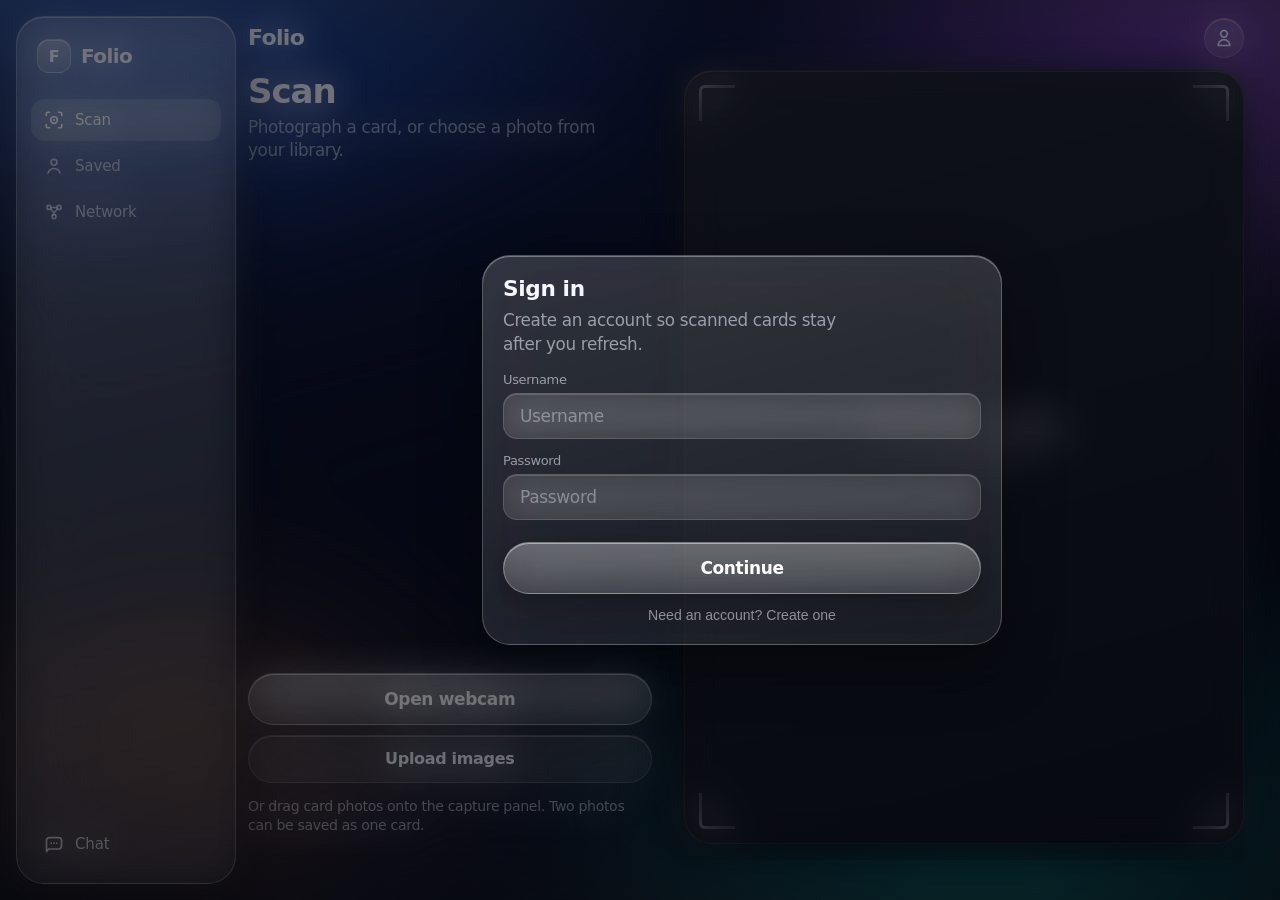
==== FrontendBucket/index.html @ f095b090 "Ship the updated Folio interface so the live site matches the current layout. Co-authored-by: Cursor" ====
<!DOCTYPE html>
<html lang="en">
<head>
    <meta charset="UTF-8">
    <meta name="viewport" content="width=device-width, initial-scale=1.0, viewport-fit=cover">
    <title>Folio</title>
    <meta name="description" content="Scan business cards into a calm, searchable network.">
    <meta name="theme-color" content="#0A0C14" media="(prefers-color-scheme: light)">
    <meta name="theme-color" content="#0A0C14" media="(prefers-color-scheme: dark)">
    <meta name="color-scheme" content="dark">
    <meta name="mobile-web-app-capable" content="yes">
    <meta name="apple-mobile-web-app-capable" content="yes">
    <meta name="apple-mobile-web-app-status-bar-style" content="black-translucent">
    <meta name="apple-mobile-web-app-title" content="Folio">
    <meta name="application-name" content="Folio">
    <meta name="format-detection" content="telephone=no">
    <link rel="manifest" href="/site.webmanifest">
    <link rel="apple-touch-icon" sizes="180x180" href="/apple-touch-icon.png">
    <link rel="icon" type="image/png" sizes="32x32" href="/favicon-32x32.png">
    <link rel="icon" type="image/png" sizes="16x16" href="/favicon-16x16.png">
    <link rel="mask-icon" href="/assets/mascot-idle.svg" color="#1B2A4A">
    <meta name="msapplication-TileColor" content="#1B2A4A">
    <link rel="preconnect" href="https://cdn.jsdelivr.net" crossorigin>
    <link rel="preconnect" href="https://fonts.googleapis.com" crossorigin>
    <link rel="preconnect" href="https://fonts.gstatic.com" crossorigin>
    <link rel="dns-prefetch" href="https://d3js.org">
    <link rel="dns-prefetch" href="https://cdnjs.cloudflare.com">
    <link rel="preconnect" href="https://accounts.google.com" crossorigin>
    <link rel="preload" href="/styles.css?v=39" as="style">
    <link rel="preload" href="/android-chrome-192x192.png" as="image">
    <style>
      /* Critical boot splash — paints before CSS bundle */
      html, body { margin: 0; min-height: 100%; background: #0A0C14; }
      #folioBoot {
        position: fixed; inset: 0; z-index: 9999;
        display: grid; place-items: center;
        background:
          radial-gradient(900px 560px at 12% -8%, rgba(96, 140, 255, 0.42) 0%, transparent 55%),
          radial-gradient(780px 520px at 92% 8%, rgba(186, 120, 255, 0.28) 0%, transparent 52%),
          linear-gradient(165deg, #101528 0%, #0a0c14 100%);
        transition: opacity 0.4s ease, visibility 0.4s ease;
      }
      #folioBoot.is-done { opacity: 0; visibility: hidden; pointer-events: none; }
      #folioBoot .boot-mark {
        width: auto; height: auto; border-radius: 0;
        background: transparent; border: none;
        display: block;
        font-family: -apple-system, BlinkMacSystemFont, "SF Pro Display", "Segoe UI", system-ui, sans-serif;
        font-size: 34px; font-weight: 650; color: #f5f7ff;
        letter-spacing: -0.03em;
        text-shadow: 0 1px 18px rgba(126, 182, 255, 0.35);
        box-shadow: none;
        animation: none;
      }
      #folioBoot .boot-word { display: none; }
      #folioBoot .boot-sub {
        margin-top: 10px; text-align: center;
        font-family: -apple-system, BlinkMacSystemFont, "Segoe UI", system-ui, sans-serif;
        font-size: 15px; color: rgba(235, 240, 255, 0.55);
      }
      #folioBoot .boot-spinner {
        width: 22px; height: 22px; margin: 22px auto 0;
        border: 2px solid rgba(255, 255, 255, 0.18);
        border-top-color: rgba(255, 255, 255, 0.9);
        border-radius: 50%;
        animation: bootSpin 0.75s linear infinite;
      }
      @keyframes bootPulse {
        0%, 100% { transform: translateY(0); }
        50% { transform: translateY(-4px); }
      }
      @keyframes bootSpin {
        to { transform: rotate(360deg); }
      }
      @media (prefers-reduced-motion: reduce) {
        #folioBoot .boot-mark { animation: none; }
        #folioBoot .boot-spinner { animation: none; border-top-color: #1b2a4a; }
      }
      /* Card text must stay readable — never CSS-mirror the camera */
      #cameraVideo.camera-panel__video,
      .camera-panel__video {
        transform: none !important;
        -webkit-transform: none !important;
      }
    </style>
    <script>
      (function () {
        if (!('serviceWorker' in navigator)) return;
        navigator.serviceWorker.getRegistrations().then(function (regs) {
          regs.forEach(function (reg) { reg.unregister(); });
        });
        if (window.caches && caches.keys) {
          caches.keys().then(function (keys) {
            keys.forEach(function (key) { caches.delete(key); });
          });
        }
      })();
    </script>
    <link href="styles.css?v=39" rel="stylesheet">
    <script src="https://cdn.jsdelivr.net/npm/tesseract.js@5/dist/tesseract.min.js"></script>
</head>
<body>
    <div id="folioBoot" aria-hidden="true">
        <div>
            <div class="boot-mark">Folio</div>
            <div id="folioBootSub" class="boot-sub">Checking your session…</div>
            <div class="boot-spinner" aria-hidden="true"></div>
        </div>
    </div>

    <div id="authLoadingOverlay" class="auth-loading hidden" role="status" aria-live="polite" aria-busy="true">
        <div class="auth-loading__panel">
            <div class="auth-loading__spinner" aria-hidden="true"></div>
            <p id="authLoadingTitle" class="auth-loading__title">Signing you in…</p>
            <p id="authLoadingSub" class="auth-loading__sub">Hang tight — this can take a few seconds.</p>
        </div>
    </div>

    <div id="connectivityBar" class="connectivity-bar hidden" role="status" aria-live="polite"></div>

    <div class="app-stage">
        <header class="app-header">
            <h1 class="brand">Folio</h1>
            <div class="header-actions">
                <button id="installAppBtn" class="icon-btn hidden" type="button" title="Install Folio" aria-label="Install Folio">
                    <svg xmlns="http://www.w3.org/2000/svg" fill="none" viewBox="0 0 24 24" stroke="currentColor">
                        <path stroke-linecap="round" stroke-linejoin="round" stroke-width="2" d="M4 16v1a3 3 0 003 3h10a3 3 0 003-3v-1m-4-4l-4 4m0 0l-4-4m4 4V4"/>
                    </svg>
                </button>
                <button id="myCardBtn" class="icon-btn" type="button" title="My Card" aria-label="My Card">
                    <svg xmlns="http://www.w3.org/2000/svg" fill="none" viewBox="0 0 24 24" stroke="currentColor">
                        <path stroke-linecap="round" stroke-linejoin="round" stroke-width="2" d="M16 7a4 4 0 11-8 0 4 4 0 018 0zM12 14a7 7 0 00-7 7h14a7 7 0 00-7-7z"/>
                    </svg>
                </button>
                <button id="signOutBtn" class="icon-btn hidden" type="button" title="Sign out" aria-label="Sign out">
                    <svg xmlns="http://www.w3.org/2000/svg" fill="none" viewBox="0 0 24 24" stroke="currentColor">
                        <path stroke-linecap="round" stroke-linejoin="round" stroke-width="2" d="M17 16l4-4m0 0l-4-4m4 4H7m6 4v1a3 3 0 01-3 3H6a3 3 0 01-3-3V7a3 3 0 013-3h4a3 3 0 013 3v1"/>
                    </svg>
                </button>
            </div>
        </header>

        <main class="app-views">
            <!-- Scan -->
            <section id="scanContent" class="view-panel view-panel--scan fade-in">
                <div class="scan-loader hidden" id="scanLoader" aria-live="polite" aria-busy="true">
                    <div class="scan-loader__card">
                        <div class="scan-loader__mark" aria-hidden="true">F</div>
                        <p class="scan-loader__title" id="scanLoaderTitle">Reading your card</p>
                        <p class="scan-loader__sub" id="scanLoaderSub">This usually takes a few seconds</p>
                    </div>
                </div>
                <div class="scan-layout">
                <div class="scan-layout__intro">
                <div class="hero hero--scan">
                    <div class="hero__copy">
                        <h2 class="hero-title">Scan</h2>
                        <p class="hero-sub">Photograph a card, or choose a photo from your library.</p>
                    </div>
                    <div class="hero__mascot" aria-hidden="true">
                        <span class="hero__mascot-glow"></span>
                        <svg class="hero__mascot-art" viewBox="0 0 120 140" fill="none" xmlns="http://www.w3.org/2000/svg">
                            <ellipse class="hero-shadow" cx="60" cy="128" rx="34" ry="7" fill="#1B2A4A" opacity="0.1"/>
                            <g class="hero-buddy">
                                <rect x="28" y="18" width="64" height="86" rx="14" fill="#F4F0E8" stroke="#1B2A4A" stroke-width="3.5"/>
                                <rect x="40" y="34" width="28" height="5" rx="2.5" fill="#1B2A4A" opacity="0.2"/>
                                <rect x="40" y="46" width="36" height="4" rx="2" fill="#1B2A4A" opacity="0.12"/>
                                <circle cx="46" cy="72" r="4.5" fill="#1B2A4A"/>
                                <circle cx="74" cy="72" r="4.5" fill="#1B2A4A"/>
                                <path d="M50 84c6 7 18 7 24 0" stroke="#1B2A4A" stroke-width="3" stroke-linecap="round"/>
                                <circle class="hero-badge" cx="80" cy="28" r="11" fill="#C4A574"/>
                                <circle cx="80" cy="28" r="5" fill="#F4F0E8"/>
                            </g>
                            <circle class="hero-spark" cx="18" cy="48" r="3" fill="#C4A574"/>
                            <circle class="hero-spark hero-spark--2" cx="104" cy="58" r="2.5" fill="#1B2A4A" opacity="0.35"/>
                            <path class="hero-star" d="M102 34 l2 5.5 5.5 2 -5.5 2 -2 5.5 -2-5.5 -5.5-2 5.5-2 z" fill="#C4A574"/>
                        </svg>
                    </div>
                </div>

                <div class="scan-desktop-actions" id="scanDesktopActions">
                    <button type="button" id="desktopWebcamBtn" class="btn-luxury">
                        <span class="btn-luxury__disc">
                            <svg xmlns="http://www.w3.org/2000/svg" fill="none" viewBox="0 0 24 24" stroke="currentColor"><path stroke-linecap="round" stroke-linejoin="round" stroke-width="2" d="M3 7h4l2-2h6l2 2h4v12H3V7z"/><circle cx="12" cy="13" r="3.2" stroke-width="2"/></svg>
                        </span>
                        <span>Open webcam</span>
                    </button>
                    <button type="button" id="desktopUploadBtn" class="btn-secondary">Upload images</button>
                    <p class="scan-desktop-hint">Or drag card photos onto the capture panel. Two photos can be saved as one card.</p>
                </div>
                </div>

                <div class="scan-layout__capture">
                <div class="camera-panel" id="cameraPanel" aria-label="Camera capture">
                    <video class="camera-panel__video" id="cameraVideo" playsinline webkit-playsinline muted autoplay></video>
                    <canvas class="camera-panel__canvas hidden" id="cameraCanvas"></canvas>

                    <div class="camera-panel__idle" id="cameraIdle">
                        <div class="camera-panel__frame" aria-hidden="true">
                            <span class="vf vf--tl"></span>
                            <span class="vf vf--tr"></span>
                            <span class="vf vf--bl"></span>
                            <span class="vf vf--br"></span>
                        </div>
                        <div class="camera-panel__stage">
                            <div class="camera-panel__scene" aria-hidden="true">
                                <svg class="camera-panel__scene-art" xmlns="http://www.w3.org/2000/svg" viewBox="0 0 360 320" fill="none">
                                    <ellipse class="scene-glow" cx="180" cy="168" rx="140" ry="90" fill="#C4A574" opacity="0.14"/>
                                    <ellipse class="scene-orbit scene-orbit--a" cx="180" cy="160" rx="118" ry="78" stroke="#C4A574" stroke-width="1.2" opacity="0.3" stroke-dasharray="4 8"/>
                                    <ellipse class="scene-orbit scene-orbit--b" cx="180" cy="160" rx="92" ry="58" stroke="#FFFFFF" stroke-width="1" opacity="0.18" stroke-dasharray="2 10"/>

                                    <g class="scene-nodes" opacity="0.6">
                                        <circle class="scene-node" cx="68" cy="96" r="4" fill="#C4A574"/>
                                        <circle class="scene-node scene-node--2" cx="292" cy="112" r="3.5" fill="#FFFFFF"/>
                                        <circle class="scene-node scene-node--3" cx="86" cy="210" r="3" fill="#FFFFFF" opacity="0.7"/>
                                        <circle class="scene-node scene-node--4" cx="278" cy="206" r="4" fill="#C4A574"/>
                                        <path d="M68 96 L120 130 M292 112 L240 138 M86 210 L130 180 M278 206 L230 176" stroke="#C4A574" stroke-width="1" opacity="0.35"/>
                                    </g>

                                    <ellipse class="scene-shadow" cx="180" cy="268" rx="70" ry="10" fill="#000000" opacity="0.22"/>

                                    <g class="scene-card">
                                        <rect x="108" y="118" width="144" height="92" rx="14" fill="#F7F3EB" stroke="#1B2A4A" stroke-width="3"/>
                                        <rect x="124" y="136" width="48" height="7" rx="3.5" fill="#1B2A4A" opacity="0.22"/>
                                        <rect x="124" y="150" width="72" height="5" rx="2.5" fill="#1B2A4A" opacity="0.12"/>
                                        <rect x="124" y="162" width="64" height="5" rx="2.5" fill="#1B2A4A" opacity="0.12"/>
                                        <rect x="124" y="174" width="40" height="5" rx="2.5" fill="#C4A574" opacity="0.55"/>
                                        <rect class="scene-beam" x="116" y="140" width="128" height="3" rx="1.5" fill="#C4A574"/>
                                    </g>

                                    <g class="scene-mascot">
                                        <rect x="148" y="54" width="64" height="86" rx="14" fill="#F4F0E8" stroke="#1B2A4A" stroke-width="3.5"/>
                                        <rect x="160" y="70" width="28" height="5" rx="2.5" fill="#1B2A4A" opacity="0.2"/>
                                        <rect x="160" y="82" width="36" height="4" rx="2" fill="#1B2A4A" opacity="0.12"/>
                                        <circle cx="164" cy="108" r="4.5" fill="#1B2A4A"/>
                                        <circle cx="196" cy="108" r="4.5" fill="#1B2A4A"/>
                                        <path d="M168 120c6 7 18 7 24 0" stroke="#1B2A4A" stroke-width="3" stroke-linecap="round"/>
                                        <circle class="scene-badge" cx="200" cy="64" r="10" fill="#C4A574"/>
                                        <circle cx="200" cy="64" r="4.5" fill="#F4F0E8"/>
                                        <circle class="scene-spark" cx="140" cy="96" r="3" fill="#C4A574"/>
                                        <circle class="scene-spark scene-spark--2" cx="220" cy="88" r="2.5" fill="#FFFFFF"/>
                                    </g>

                                    <g fill="#C4A574">
                                        <path class="scene-star" d="M52 150 l3 8 8 3 -8 3 -3 8 -3-8 -8-3 8-3 z"/>
                                        <path class="scene-star scene-star--2" d="M304 150 l2.5 6.5 6.5 2.5 -6.5 2.5 -2.5 6.5 -2.5-6.5 -6.5-2.5 6.5-2.5 z"/>
                                    </g>
                                </svg>
                                <img class="camera-panel__mascot-hidden" src="assets/mascot-idle.svg" alt="" id="scanMascot">
                            </div>
                            <p class="camera-panel__idle-title">Ready when you are</p>
                            <p class="camera-panel__idle-sub" id="cameraIdleSub">Fit the visiting card inside the rectangle</p>
                        </div>
                    </div>

                    <div class="camera-panel__live-ui hidden" id="cameraLiveUi">
                        <div class="camera-panel__side-chip" id="cameraSideChip">Front</div>
                        <div class="camera-panel__flip-bar hidden" id="cameraFlipBar">
                            <img id="cameraFlipThumb" alt="Front of card">
                            <div class="camera-panel__flip-copy">
                                <strong>Now capture the back</strong>
                                <span>Flip the card, or skip if this side is enough.</span>
                            </div>
                            <button type="button" class="camera-panel__flip-skip" id="cameraSkipBackBtn">Skip</button>
                        </div>
                        <div class="camera-panel__live-stage">
                            <div class="camera-panel__card-guide camera-panel__card-guide--live" id="cameraCardGuide" aria-hidden="true">
                                <span class="camera-panel__guide-window">
                                    <span class="camera-panel__scanline" aria-hidden="true"></span>
                                </span>
                            </div>
                            <p class="camera-panel__align-hint" id="cameraAlignHint">Fit the card inside the rectangle</p>
                        </div>
                        <img class="camera-panel__mascot camera-panel__mascot--live" src="assets/mascot-scanning.svg" alt="" id="scanMascotLive">
                        <div class="camera-panel__bar">
                            <button type="button" class="camera-panel__side-btn" id="cameraCloseBtn" aria-label="Close camera">
                                <svg viewBox="0 0 24 24" fill="none"><path d="M6 6l12 12M18 6L6 18" stroke="currentColor" stroke-width="2" stroke-linecap="round"/></svg>
                            </button>
                            <button type="button" class="camera-panel__shutter" id="cameraShutterBtn" aria-label="Capture front of card">
                                <span class="camera-panel__shutter-ring"></span>
                            </button>
                            <button type="button" class="camera-panel__side-btn" id="cameraLibraryBtn" aria-label="Photo library">
                                <svg viewBox="0 0 24 24" fill="none"><path d="M4 7.5A2.5 2.5 0 016.5 5h11A2.5 2.5 0 0120 7.5v9a2.5 2.5 0 01-2.5 2.5h-11A2.5 2.5 0 014 16.5v-9z" stroke="currentColor" stroke-width="1.8"/><circle cx="9" cy="10" r="1.6" fill="currentColor"/><path d="M4.5 16.5l4.2-4.2a1.2 1.2 0 011.6 0L14 16l1.8-1.8a1.2 1.2 0 011.6 0l2.1 2.1" stroke="currentColor" stroke-width="1.8" stroke-linecap="round" stroke-linejoin="round"/></svg>
                            </button>
                        </div>
                    </div>
                </div>
                </div>
                </div>

                <div class="scan-utils" id="dropZone">
                    <input type="file" id="fileUpload" accept="image/*" multiple class="hidden">
                    <input type="file" id="fileUploadBack" accept="image/*" class="hidden">
                    <button id="resetBtn" class="btn-secondary hidden" type="button">Reset</button>
                    <div id="processingStatus"></div>
                    <div id="uploadProgress"></div>
                </div>

                <div class="camera-flash" id="cameraFlash" aria-hidden="true">
                    <div class="camera-flash__burst"></div>
                    <div class="camera-flash__hotspot" id="cameraFlashHotspot"></div>
                    <div class="camera-flash__shutter"></div>
                </div>

                <div id="thumbnailGallery" class="thumbnail-container"></div>

                <div id="scanCompleteMessage" class="success-banner hidden">
                    <img src="assets/mascot-success.svg" alt="">
                    <div style="flex:1;">
                        <strong>All cards processed</strong>
                        <div>Go to <a href="#" id="goToContacts">My Contacts</a> to review them.</div>
                    </div>
                    <button type="button" class="icon-btn" id="resetBtnSecondary" aria-label="Reset" onclick="document.getElementById('resetBtn').click()">
                        <svg xmlns="http://www.w3.org/2000/svg" fill="none" viewBox="0 0 24 24" stroke="currentColor">
                            <path stroke-linecap="round" stroke-linejoin="round" stroke-width="2" d="M4 4v5h.582m15.356 2A8.001 8.001 0 004.582 9m0 0H9m11 11v-5h-.581m0 0a8.003 8.003 0 01-15.357-2m15.357 2H15"/>
                        </svg>
                    </button>
                </div>
            </section>

            <!-- Saved Cards -->
            <section id="contactsContent" class="view-panel hidden">
                <div class="saved-head">
                    <div>
                        <h2>Saved</h2>
                    </div>
                    <div class="section-actions">
                        <button id="exportCsvBtn" class="icon-btn" type="button" title="Export CSV" aria-label="Export CSV">
                            <svg xmlns="http://www.w3.org/2000/svg" fill="none" viewBox="0 0 24 24" stroke="currentColor">
                                <path stroke-linecap="round" stroke-linejoin="round" stroke-width="2" d="M9 17v-2m3 2v-4m3 4v-6m2 10H7a2 2 0 01-2-2V5a2 2 0 012-2h5.586a1 1 0 01.707.293l5.414 5.414a1 1 0 01.293.707V19a2 2 0 01-2 2z"/>
                            </svg>
                        </button>
                        <button id="downloadAllBtn" class="icon-btn" type="button" title="Download all" aria-label="Download all">
                            <svg xmlns="http://www.w3.org/2000/svg" fill="none" viewBox="0 0 24 24" stroke="currentColor">
                                <path stroke-linecap="round" stroke-linejoin="round" stroke-width="2" d="M4 16v1a3 3 0 003 3h10a3 3 0 003-3v-1m-4-4l-4 4m0 0l-4-4m4 4V4"/>
                            </svg>
                        </button>
                        <button id="deleteAllBtn" class="icon-btn" type="button" title="Delete all" aria-label="Delete all" style="color: var(--danger);">
                            <svg xmlns="http://www.w3.org/2000/svg" viewBox="0 0 20 20" fill="currentColor" width="20" height="20">
                                <path fill-rule="evenodd" d="M9 2a1 1 0 00-.894.553L7.382 4H4a1 1 0 000 2v10a2 2 0 002 2h8a2 2 0 002-2V6a1 1 0 100-2h-3.382l-.724-1.447A1 1 0 0011 2H9zM7 8a1 1 0 012 0v6a1 1 0 11-2 0V8zm5-1a1 1 0 00-1 1v6a1 1 0 102 0V8a1 1 0 00-1-1z" clip-rule="evenodd"/>
                            </svg>
                        </button>
                    </div>
                </div>

                <div class="filters-row">
                    <div class="search-pill">
                        <svg xmlns="http://www.w3.org/2000/svg" fill="none" viewBox="0 0 24 24" stroke="currentColor">
                            <path stroke-linecap="round" stroke-linejoin="round" stroke-width="2" d="M21 21l-6-6m2-5a7 7 0 11-14 0 7 7 0 0114 0z"/>
                        </svg>
                        <input type="text" id="searchContacts" class="form-input" placeholder="Search saved cards…">
                    </div>
                    <div class="filters-row-scroll">
                        <select id="filterByTag" class="form-select">
                            <option value="">All Tags</option>
                        </select>
                        <select id="filterByIndustry" class="form-select">
                            <option value="">All Industries</option>
                        </select>
                        <select id="filterFollowUp" class="form-select">
                            <option value="">All reminders</option>
                            <option value="dueSoon">Due soon</option>
                            <option value="overdue">Overdue</option>
                            <option value="hasReminder">Has reminder</option>
                        </select>
                        <select id="sortContacts" class="form-select">
                            <option value="dateDesc">Newest</option>
                            <option value="nameAsc">Name (A-Z)</option>
                            <option value="nameDesc">Name (Z-A)</option>
                            <option value="companyAsc">Company (A-Z)</option>
                            <option value="companyDesc">Company (Z-A)</option>
                            <option value="dateAsc">Oldest</option>
                        </select>
                    </div>
                </div>
                <p id="followUpHint" class="follow-up-hint hidden"></p>

                <div id="contactsLoading" class="contacts-loading hidden" role="status" aria-live="polite" aria-busy="true">
                    <div class="contacts-loading__spinner" aria-hidden="true"></div>
                    <p class="contacts-loading__title">Restoring your cards…</p>
                    <p class="contacts-loading__sub">Fetching saved contacts from your account.</p>
                </div>
                <div id="contactsList" class="saved-list"></div>
                <div id="noContacts" class="saved-empty hidden">
                    <div class="saved-empty__mark" aria-hidden="true">
                        <svg viewBox="0 0 64 40" fill="none"><rect x="4" y="6" width="56" height="28" rx="6" stroke="currentColor" stroke-width="2.4"/><path d="M14 16h18M14 22h12" stroke="currentColor" stroke-width="2" stroke-linecap="round"/></svg>
                    </div>
                    <h3>No saved cards yet</h3>
                    <p>Scan a business card to build your digital network.</p>
                    <button type="button" class="btn-luxury" id="emptyScanBtn">
                        <span>Scan Business Card</span>
                    </button>
                </div>
            </section>

            <section id="contactDetailView" class="card-detail hidden" aria-hidden="true">
                <header class="card-detail__top">
                    <button type="button" class="icon-btn" id="contactDetailBack" aria-label="Back to saved cards">
                        <svg xmlns="http://www.w3.org/2000/svg" fill="none" viewBox="0 0 24 24" stroke="currentColor">
                            <path stroke-linecap="round" stroke-linejoin="round" stroke-width="2" d="M15 19l-7-7 7-7"/>
                        </svg>
                    </button>
                    <div>
                        <p class="card-detail__kicker">Card details</p>
                        <h2 id="contactDetailTitle">Saved card</h2>
                    </div>
                    <button type="button" class="icon-btn" id="contactDetailMore" aria-label="More options">
                        <svg xmlns="http://www.w3.org/2000/svg" fill="none" viewBox="0 0 24 24" stroke="currentColor">
                            <path stroke-linecap="round" stroke-linejoin="round" stroke-width="2" d="M12 6h.01M12 12h.01M12 18h.01"/>
                        </svg>
                    </button>
                </header>
                <div class="card-detail__scroll">
                    <div class="flip-stage" id="contactDetailFlipStage">
                        <button type="button" class="flip-card" id="contactDetailFlipCard" aria-label="Tap to flip card">
                            <span class="flip-card__face flip-card__face--front">
                                <img id="contactDetailPhoto" alt="Front of visiting card">
                            </span>
                            <span class="flip-card__face flip-card__face--back">
                                <img id="contactDetailPhotoBack" alt="Back of visiting card">
                            </span>
                        </button>
                        <p class="flip-stage__hint" id="contactDetailFlipHint">Front</p>
                    </div>
                    <div id="contactDetailIdentity" class="card-detail__identity"></div>
                    <div class="card-detail__actions" id="contactDetailQuick"></div>
                    <div id="contactDetailFields" class="card-detail__sections"></div>
                    <article id="contactDetailCard" class="hidden" hidden></article>
                    <button type="button" class="chip-btn hidden" id="contactDetailFlip" hidden>Flip</button>
                    <button type="button" class="chip-btn hidden" id="contactDetailEdit" hidden>Edit</button>
                    <div class="card-detail__danger">
                        <button type="button" class="chip-btn chip-btn--danger" id="contactDetailDelete">Delete card</button>
                    </div>
                </div>
            </section>

            <div id="cardPhotoLightbox" class="card-photo-lightbox hidden" aria-hidden="true" role="dialog" aria-label="Visiting card photo">
                <button type="button" class="card-photo-lightbox__close" id="cardPhotoLightboxClose" aria-label="Close photo">
                    <svg xmlns="http://www.w3.org/2000/svg" fill="none" viewBox="0 0 24 24" stroke="currentColor">
                        <path stroke-linecap="round" stroke-linejoin="round" stroke-width="2" d="M6 18L18 6M6 6l12 12"/>
                    </svg>
                </button>
                <img id="cardPhotoLightboxImg" alt="Visiting card">
            </div>

            <div id="scanReview" class="scan-review hidden" aria-hidden="true">
                <header class="scan-review__top">
                    <button type="button" class="icon-btn" id="scanReviewClose" aria-label="Close review">
                        <svg xmlns="http://www.w3.org/2000/svg" fill="none" viewBox="0 0 24 24" stroke="currentColor">
                            <path stroke-linecap="round" stroke-linejoin="round" stroke-width="2" d="M6 18L18 6M6 6l12 12"/>
                        </svg>
                    </button>
                    <div>
                        <p class="card-detail__kicker">Review</p>
                        <h2>Digital card</h2>
                    </div>
                </header>
                <div class="scan-review__scroll">
                    <div class="scan-review__sides">
                        <figure>
                            <img id="scanReviewFront" alt="Cropped front">
                            <figcaption>Front</figcaption>
                        </figure>
                        <figure id="scanReviewBackWrap" class="hidden">
                            <img id="scanReviewBack" alt="Cropped back">
                            <figcaption>Back</figcaption>
                        </figure>
                    </div>
                    <p id="scanReviewStatus" class="scan-review__status">Reading the card…</p>
                    <div id="scanReviewFields" class="card-detail__sections"></div>
                </div>
                <div class="scan-review__bar">
                    <button type="button" class="chip-btn" id="scanReviewEdit">Edit details</button>
                    <button type="button" class="btn-luxury" id="scanReviewSave"><span>Save Card</span></button>
                </div>
            </div>

            <!-- Network -->
            <section id="networkContent" class="view-panel hidden">
                <div class="section-head">
                    <div>
                    <h2>Network</h2>
                    <p>Companies and how your contacts connect.</p>
                    </div>
                </div>

                <div class="metrics-row">
                    <div class="metric-tile">
                        <span>Contacts</span>
                        <strong id="totalContactsCount">0</strong>
                        <span id="contactsGrowth" class="hidden">+0%</span>
                    </div>
                    <div class="metric-tile">
                        <span>Companies</span>
                        <strong id="uniqueCompaniesCount">0</strong>
                        <span id="topIndustry" style="font-size:0.68rem;text-transform:none;letter-spacing:0;margin-top:4px;">—</span>
                    </div>
                    <div class="metric-tile">
                        <span>Strength</span>
                        <strong id="connectionStrength">0%</strong>
                        <span id="connectionTip" class="hidden"></span>
                    </div>
                </div>

                <div class="metric-tile" style="margin-bottom:16px;text-align:left;display:flex;justify-content:space-between;align-items:center;">
                    <div>
                        <span>Network reach</span>
                        <strong id="networkReach" style="font-size:1.6rem;">0</strong>
                    </div>
                    <span id="reachMetric" style="text-transform:none;letter-spacing:0;">Potential links</span>
                </div>

                <div class="panel bg-white">
                    <div class="panel-head">
                        <h3>Map</h3>
                        <div style="display:flex;gap:8px;align-items:center;">
                            <select id="networkViewType" class="form-select" style="min-height:40px;padding:8px 14px;">
                                <option value="company">By company</option>
                                <option value="industry">By industry</option>
                                <option value="location">By location</option>
                            </select>
                            <button id="fullscreenNetworkBtn" class="icon-btn" type="button" aria-label="Fullscreen">
                                <svg xmlns="http://www.w3.org/2000/svg" fill="none" viewBox="0 0 24 24" stroke="currentColor">
                                    <path stroke-linecap="round" stroke-linejoin="round" stroke-width="2" d="M4 8V4m0 0h4M4 4l5 5m11-1V4m0 0h-4m4 0l-5 5M4 16v4m0 0h4m-4 0l5-5m11 5v-4m0 4h-4m4 0l-5-5"/>
                                </svg>
                            </button>
                        </div>
                    </div>
                    <div id="networkGraph"></div>
                    <p style="margin:10px 0 0;color:var(--muted);font-size:0.85rem;">Drag nodes to explore. Hover for details.</p>
                </div>

                <div class="panel">
                    <div class="panel-head"><h3>Insights</h3></div>
                    <div id="keyInsights" class="insight-list">
                        <div class="insight-item">
                            <h4>Diversity</h4>
                            <p id="diversityScore">Add more contacts to see diversity score</p>
                        </div>
                        <div class="insight-item">
                            <h4>Opportunities</h4>
                            <p id="connectionOpportunities">Add more contacts to see opportunities</p>
                        </div>
                        <div class="insight-item">
                            <h4>Recommendation</h4>
                            <p id="networkingRecommendation">Add more contacts for a recommendation</p>
                        </div>
                    </div>
                </div>

                <div class="charts-grid">
                    <div class="panel">
                        <div class="panel-head"><h3>Companies</h3></div>
                        <div id="companyDistributionChart"></div>
                        <div id="topCompanies" style="margin-top:12px;"></div>
                    </div>
                    <div class="panel">
                        <div class="panel-head"><h3>Industries</h3></div>
                        <div id="industryInsightsChart"></div>
                        <div id="clusterStats" style="margin-top:12px;"></div>
                    </div>
                </div>

                <div id="actionItems" class="hidden">
                    <div id="customActionItem"></div>
                </div>
            </section>

            <!-- My Card — digital business card studio -->
            <section id="myCardContent" class="view-panel hidden">
                <div class="section-head">
                    <div>
                        <h2>My Card</h2>
                        <p>Design, share, and wear your digital badge</p>
                    </div>
                </div>

                <div class="dc-preview-wrap">
                    <article id="digitalCardPreview" class="dc-card" data-theme="navy" data-layout="classic" aria-label="Card preview"></article>
                </div>

                <div class="dc-tabs" role="tablist" aria-label="Card studio">
                    <button type="button" class="dc-tab is-active" data-dc-tab="details" role="tab" aria-selected="true">Details</button>
                    <button type="button" class="dc-tab" data-dc-tab="design" role="tab" aria-selected="false">Design</button>
                    <button type="button" class="dc-tab" data-dc-tab="share" role="tab" aria-selected="false">Share</button>
                    <button type="button" class="dc-tab" data-dc-tab="lock" role="tab" aria-selected="false">Lock screen</button>
                </div>

                <div id="dcPaneDetails" class="dc-pane" data-dc-pane="details">
                    <form id="myCardForm" class="dc-form">
                        <div class="dc-avatar-row">
                            <button type="button" id="myCardAvatarBtn" class="dc-avatar-btn" aria-label="Upload photo">
                                <img id="myCardAvatarImg" class="hidden" alt="">
                                <span id="myCardAvatarFallback">Photo</span>
                            </button>
                            <div>
                                <label class="dc-file-label" for="myCardAvatar">Upload headshot</label>
                                <input type="file" id="myCardAvatar" accept="image/*" class="hidden">
                                <button type="button" id="myCardAvatarClear" class="chip-btn" style="margin-top:8px;">Remove</button>
                                <p class="field-hint">Square crop, used on your card and lock screen.</p>
                            </div>
                        </div>
                        <div class="field">
                            <label for="myCardName">Name</label>
                            <input type="text" id="myCardName" class="form-input" placeholder="Your name" autocomplete="name">
                        </div>
                        <div class="field">
                            <label for="myCardTitle">Title</label>
                            <input type="text" id="myCardTitle" class="form-input" placeholder="Role" autocomplete="organization-title">
                        </div>
                        <div class="field">
                            <label for="myCardCompany">Company</label>
                            <input type="text" id="myCardCompany" class="form-input" placeholder="Company" autocomplete="organization">
                        </div>
                        <div class="field">
                            <label for="myCardBio">Bio</label>
                            <textarea id="myCardBio" class="form-textarea" rows="3" placeholder="A short line about what you do"></textarea>
                        </div>
                        <div class="field">
                            <label for="myCardEmail">Email</label>
                            <input type="email" id="myCardEmail" class="form-input" placeholder="you@example.com" autocomplete="email">
                        </div>
                        <div class="field">
                            <label for="myCardPhone">Phone</label>
                            <input type="tel" id="myCardPhone" class="form-input" placeholder="Phone" autocomplete="tel">
                        </div>
                        <div class="field">
                            <label for="myCardWebsite">Website</label>
                            <input type="text" id="myCardWebsite" class="form-input" placeholder="example.com" autocomplete="url">
                        </div>
                        <div class="field">
                            <label for="myCardLinkedin">LinkedIn</label>
                            <input type="text" id="myCardLinkedin" class="form-input" placeholder="linkedin.com/in/you">
                        </div>
                        <div class="field">
                            <label for="myCardTwitter">X / Twitter</label>
                            <input type="text" id="myCardTwitter" class="form-input" placeholder="x.com/you">
                        </div>
                        <div class="field">
                            <label for="myCardInstagram">Instagram</label>
                            <input type="text" id="myCardInstagram" class="form-input" placeholder="instagram.com/you">
                        </div>
                        <div class="field">
                            <label for="myCardGithub">GitHub</label>
                            <input type="text" id="myCardGithub" class="form-input" placeholder="github.com/you">
                        </div>
                        <div class="field">
                            <label for="myCardAddress">Address</label>
                            <textarea id="myCardAddress" class="form-textarea" rows="2" placeholder="City, country"></textarea>
                        </div>
                        <div class="field">
                            <label for="myCardSlug">Public link slug</label>
                            <input type="text" id="myCardSlug" class="form-input" placeholder="your-name" maxlength="40">
                            <p class="field-hint" id="myCardSlugHint">Share URL appears after you save.</p>
                        </div>
                    </form>
                    <button type="button" id="saveMyCardBtn" class="btn-luxury" style="width:100%;margin-top:4px;">
                        <span class="btn-luxury__disc">
                            <svg xmlns="http://www.w3.org/2000/svg" fill="none" viewBox="0 0 24 24" stroke="currentColor"><path stroke-linecap="round" stroke-linejoin="round" stroke-width="2" d="M5 13l4 4L19 7"/></svg>
                        </span>
                        <span>Save card</span>
                    </button>
                </div>

                <div id="dcPaneDesign" class="dc-pane hidden" data-dc-pane="design">
                    <p class="dc-label">Theme</p>
                    <div class="dc-theme-row" id="myCardThemeRow">
                        <button type="button" class="dc-theme-chip is-active" data-theme="navy" title="Navy">Navy</button>
                        <button type="button" class="dc-theme-chip" data-theme="cream" title="Cream">Cream</button>
                        <button type="button" class="dc-theme-chip" data-theme="midnight" title="Midnight">Midnight</button>
                        <button type="button" class="dc-theme-chip" data-theme="copper" title="Copper">Copper</button>
                        <button type="button" class="dc-theme-chip" data-theme="paper" title="Paper">Paper</button>
                    </div>
                    <p class="dc-label">Layout</p>
                    <div class="dc-theme-row" id="myCardLayoutRow">
                        <button type="button" class="dc-theme-chip is-active" data-layout="classic">Classic</button>
                        <button type="button" class="dc-theme-chip" data-layout="compact">Compact</button>
                        <button type="button" class="dc-theme-chip" data-layout="badge">Badge</button>
                    </div>
                    <div class="field">
                        <label for="myCardAccent">Accent color</label>
                        <input type="color" id="myCardAccent" class="dc-color" value="#c4a574">
                    </div>
                </div>

                <div id="dcPaneShare" class="dc-pane hidden" data-dc-pane="share">
                    <div class="my-card-qr-block">
                        <p class="my-card-qr-label">Share QR</p>
                        <div class="dc-qr-mode">
                            <label class="dc-radio"><input type="radio" name="myCardQrMode" value="url" checked> Profile URL</label>
                            <label class="dc-radio"><input type="radio" name="myCardQrMode" value="vcard"> Full vCard</label>
                        </div>
                        <canvas id="myCardQrCanvas" width="220" height="220" aria-label="My Card QR code"></canvas>
                        <p class="field-hint" id="myCardPublicUrl" style="word-break:break-all;"></p>
                        <div class="dc-share-actions">
                            <button type="button" id="downloadMyCardQrBtn" class="btn-secondary">PNG</button>
                            <button type="button" id="downloadMyCardQrSvgBtn" class="btn-secondary">SVG</button>
                            <button type="button" id="copyMyCardUrlBtn" class="btn-secondary">Copy URL</button>
                        </div>
                    </div>
                    <div class="dc-share-actions" style="margin-top:12px;">
                        <button type="button" id="shareMyCardBtn" class="btn-luxury" style="flex:1.2;min-width:0;padding-right:20px;">
                            <span class="btn-luxury__disc">
                                <svg xmlns="http://www.w3.org/2000/svg" fill="none" viewBox="0 0 24 24" stroke="currentColor"><path stroke-linecap="round" stroke-linejoin="round" stroke-width="2" d="M4 12v8a2 2 0 002 2h12a2 2 0 002-2v-8m-4-6l-4-4m0 0L8 6m4-4v16"/></svg>
                            </span>
                            <span>Share</span>
                        </button>
                        <button type="button" id="downloadMyCardVcfBtn" class="btn-secondary" style="flex:1;">Download .vcf</button>
                    </div>
                </div>

                <div id="dcPaneLock" class="dc-pane hidden" data-dc-pane="lock">
                    <p class="dc-label">Wallpaper template</p>
                    <div class="dc-theme-row" id="lockTemplateRow">
                        <button type="button" class="dc-theme-chip is-active" data-lock-template="navy">Navy</button>
                        <button type="button" class="dc-theme-chip" data-lock-template="cream">Cream</button>
                        <button type="button" class="dc-theme-chip" data-lock-template="midnight">Midnight</button>
                        <button type="button" class="dc-theme-chip" data-lock-template="copper">Copper</button>
                    </div>
                    <div class="field">
                        <label for="lockSizeSelect">Phone size</label>
                        <select id="lockSizeSelect" class="form-select" style="width:100%;">
                            <option value="1080x1920">Android 1080 × 1920</option>
                            <option value="1170x2532">iPhone 1170 × 2532</option>
                        </select>
                    </div>
                    <div class="lock-phone" aria-hidden="true">
                        <div class="lock-phone__bezel">
                            <canvas id="lockPreviewCanvas" width="270" height="480"></canvas>
                        </div>
                    </div>
                    <p class="field-hint" style="text-align:center;">Leaves room for the clock. QR sits in the lower third.</p>
                    <button type="button" id="downloadLockBtn" class="btn-luxury" style="width:100%;margin-top:8px;">
                        <span class="btn-luxury__disc">
                            <svg xmlns="http://www.w3.org/2000/svg" fill="none" viewBox="0 0 24 24" stroke="currentColor"><path stroke-linecap="round" stroke-linejoin="round" stroke-width="2" d="M4 16v1a3 3 0 003 3h10a3 3 0 003-3v-1m-4-4l-4 4m0 0l-4-4m4 4V4"/></svg>
                        </span>
                        <span>Download wallpaper</span>
                    </button>
                    <canvas id="lockFullCanvas" class="hidden" width="1080" height="1920"></canvas>
                </div>
            </section>

            <!-- Public shared card -->
            <section id="publicCardContent" class="view-panel hidden">
                <div class="section-head">
                    <div>
                        <h2>Digital card</h2>
                        <p id="publicCardSub">Save this contact to your phone</p>
                    </div>
                </div>
                <div class="dc-preview-wrap">
                    <article id="publicCardPreview" class="dc-card" data-theme="navy" data-layout="classic"></article>
                </div>
                <div class="my-card-qr-block">
                    <p class="my-card-qr-label">Scan to open</p>
                    <canvas id="publicCardQrCanvas" width="200" height="200" aria-label="Profile QR code"></canvas>
                </div>
                <button type="button" id="publicSaveVcfBtn" class="btn-luxury" style="width:100%;margin-top:16px;">
                    <span class="btn-luxury__disc">
                        <svg xmlns="http://www.w3.org/2000/svg" fill="none" viewBox="0 0 24 24" stroke="currentColor"><path stroke-linecap="round" stroke-linejoin="round" stroke-width="2" d="M4 16v1a3 3 0 003 3h10a3 3 0 003-3v-1m-4-4l-4 4m0 0l-4-4m4 4V4"/></svg>
                    </span>
                    <span>Download Contact (.vcf)</span>
                </button>
            </section>
        </main>

        <!-- Floating pill nav -->
        <nav class="pill-nav" aria-label="Primary">
            <div class="pill-nav__brand" aria-hidden="true">
                <span class="pill-nav__mark">F</span>
                <span class="pill-nav__word">Folio</span>
            </div>
            <button id="scanTab" class="pill-nav__item tab-active" type="button" aria-label="Scan" aria-current="page">
                <span class="pill-nav__icon">
                    <svg class="nav-ico" viewBox="0 0 24 24" fill="none" aria-hidden="true">
                        <path class="nav-ico__ring" d="M7 3.5H5.5A2 2 0 003.5 5.5V7M17 3.5h1.5a2 2 0 012 2V7M7 20.5H5.5a2 2 0 01-2-2V17M17 20.5h1.5a2 2 0 002-2V17" stroke="currentColor" stroke-width="1.8" stroke-linecap="round"/>
                        <circle class="nav-ico__lens" cx="12" cy="12" r="3.6" stroke="currentColor" stroke-width="1.8"/>
                        <circle class="nav-ico__dot" cx="12" cy="12" r="1.2" fill="currentColor"/>
                    </svg>
                </span>
                <span class="pill-nav__label">Scan</span>
            </button>
            <button id="contactsTab" class="pill-nav__item" type="button" aria-label="Saved Cards">
                <span class="pill-nav__icon">
                    <svg class="nav-ico" viewBox="0 0 24 24" fill="none" aria-hidden="true">
                        <circle class="nav-ico__head" cx="12" cy="8" r="3.2" stroke="currentColor" stroke-width="1.8"/>
                        <path class="nav-ico__body" d="M5.5 19.5c1.2-3.2 3.4-4.8 6.5-4.8s5.3 1.6 6.5 4.8" stroke="currentColor" stroke-width="1.8" stroke-linecap="round"/>
                    </svg>
                </span>
                <span class="pill-nav__label">Saved</span>
            </button>
            <button id="networkTab" class="pill-nav__item" type="button" aria-label="Network">
                <span class="pill-nav__icon">
                    <svg class="nav-ico" viewBox="0 0 24 24" fill="none" aria-hidden="true">
                        <circle class="nav-ico__n1" cx="6.5" cy="7" r="2.2" stroke="currentColor" stroke-width="1.8"/>
                        <circle class="nav-ico__n2" cx="17.5" cy="7" r="2.2" stroke="currentColor" stroke-width="1.8"/>
                        <circle class="nav-ico__n3" cx="12" cy="17" r="2.2" stroke="currentColor" stroke-width="1.8"/>
                        <path class="nav-ico__link" d="M8.3 8.4l5.4 6.8M15.7 8.4l-5.4 6.8M8.7 7h6.6" stroke="currentColor" stroke-width="1.6" stroke-linecap="round"/>
                    </svg>
                </span>
                <span class="pill-nav__label">Network</span>
            </button>
            <button id="chatButton" class="pill-nav__item" type="button" aria-label="Chat">
                <span class="pill-nav__icon">
                    <svg class="nav-ico" viewBox="0 0 24 24" fill="none" aria-hidden="true">
                        <path class="nav-ico__bubble" d="M6 17.5l-2.2 2.8V8.2A3.2 3.2 0 017 5h10a3.2 3.2 0 013.2 3.2v6.1A3.2 3.2 0 0117 17.5H6z" stroke="currentColor" stroke-width="1.8" stroke-linejoin="round"/>
                        <circle class="nav-ico__d1" cx="9" cy="11" r="1" fill="currentColor"/>
                        <circle class="nav-ico__d2" cx="12" cy="11" r="1" fill="currentColor"/>
                        <circle class="nav-ico__d3" cx="15" cy="11" r="1" fill="currentColor"/>
                    </svg>
                </span>
                <span class="pill-nav__label">Chat</span>
            </button>
        </nav>

        <!-- Sign-In Modal -->
        <div id="signInModal" class="modal-overlay hidden">
            <div class="modal-content sheet">
                <div class="sheet-body">
                    <h3 id="signInTitle" style="margin-bottom:8px;">Sign in</h3>
                    <p class="hero-sub" style="margin:0 0 16px;">Create an account so scanned cards stay after you refresh.</p>
                    <div id="googleSignInWrap" class="google-sign-in hidden">
                        <button type="button" id="googleSignInBtn" class="google-sign-in__btn">
                            <svg class="google-sign-in__icon" viewBox="0 0 24 24" aria-hidden="true">
                                <path fill="#4285F4" d="M22.56 12.25c0-.78-.07-1.53-.2-2.25H12v4.26h5.92c-.26 1.37-1.04 2.53-2.21 3.31v2.77h3.57c2.08-1.92 3.28-4.74 3.28-8.09z"/>
                                <path fill="#34A853" d="M12 23c2.97 0 5.46-.98 7.28-2.66l-3.57-2.77c-.98.66-2.23 1.06-3.71 1.06-2.86 0-5.29-1.93-6.16-4.53H2.18v2.84C3.99 20.53 7.7 23 12 23z"/>
                                <path fill="#FBBC05" d="M5.84 14.09c-.22-.66-.35-1.36-.35-2.09s.13-1.43.35-2.09V7.07H2.18C1.43 8.55 1 10.22 1 12s.43 3.45 1.18 4.93l2.85-2.22.81-.62z"/>
                                <path fill="#EA4335" d="M12 5.38c1.62 0 3.06.56 4.21 1.64l3.15-3.15C17.45 2.09 14.97 1 12 1 7.7 1 3.99 3.47 2.18 7.07l3.66 2.84c.87-2.6 3.3-4.53 6.16-4.53z"/>
                            </svg>
                            <span>Continue with Google</span>
                        </button>
                        <div class="google-sign-in__divider" role="separator">or</div>
                    </div>
                    <form id="signInForm">
                        <div class="field">
                            <label for="username">Username</label>
                            <input type="text" id="username" class="form-input" placeholder="Username" autocomplete="username" required>
                        </div>
                        <div class="field">
                            <label for="password">Password</label>
                            <input type="password" id="password" class="form-input" placeholder="Password" autocomplete="current-password" required>
                        </div>
                        <button type="submit" class="btn-luxury" style="margin-top:8px;">
                            <span class="btn-luxury__disc">
                                <svg xmlns="http://www.w3.org/2000/svg" fill="none" viewBox="0 0 24 24" stroke="currentColor"><path stroke-linecap="round" stroke-linejoin="round" stroke-width="2" d="M14 5l7 7m0 0l-7 7m7-7H3"/></svg>
                            </span>
                            <span id="signInSubmitLabel">Continue</span>
                        </button>
                    </form>
                    <button type="button" id="signInModeToggle" class="sign-in-switch">Need an account? Create one</button>
                    <p id="signInError" class="hidden"></p>
                </div>
            </div>
        </div>

        <div id="cardSidesModal" class="modal-overlay hidden" role="dialog" aria-labelledby="cardSidesTitle">
            <div class="modal-content sheet">
                <div class="sheet-header">
                    <h3 id="cardSidesTitle">Two-sided card?</h3>
                    <button type="button" id="closeCardSidesModal" class="icon-btn icon-btn--ghost" aria-label="Close">
                        <svg xmlns="http://www.w3.org/2000/svg" fill="none" viewBox="0 0 24 24" stroke="currentColor">
                            <path stroke-linecap="round" stroke-linejoin="round" stroke-width="2" d="M6 18L18 6M6 6l12 12"/>
                        </svg>
                    </button>
                </div>
                <div class="sheet-body">
                    <p id="cardSidesMessage" class="hero-sub" style="margin:0 0 16px;">Some cards keep a phone or address on the back.</p>
                    <button type="button" id="cardSidesPrimaryBtn" class="btn-luxury" style="width:100%;">
                        <span class="btn-luxury__disc">
                            <svg xmlns="http://www.w3.org/2000/svg" fill="none" viewBox="0 0 24 24" stroke="currentColor"><path stroke-linecap="round" stroke-linejoin="round" stroke-width="2" d="M4 7.5A2.5 2.5 0 016.5 5h11A2.5 2.5 0 0120 7.5v9a2.5 2.5 0 01-2.5 2.5h-11A2.5 2.5 0 014 16.5v-9z"/></svg>
                        </span>
                        <span id="cardSidesPrimaryLabel">Add the other side</span>
                    </button>
                    <button type="button" id="cardSidesSecondaryBtn" class="btn-secondary" style="width:100%;margin-top:10px;">This side only</button>
                </div>
            </div>
        </div>

        <!-- Edit Contact Modal -->
        <div id="editContactModal" class="modal-overlay hidden">
            <div class="modal-content sheet">
                <div class="sheet-header">
                    <h3>Edit Contact</h3>
                    <button type="button" id="closeEditModal" class="icon-btn icon-btn--ghost" aria-label="Close">
                        <svg xmlns="http://www.w3.org/2000/svg" fill="none" viewBox="0 0 24 24" stroke="currentColor">
                            <path stroke-linecap="round" stroke-linejoin="round" stroke-width="2" d="M6 18L18 6M6 6l12 12"/>
                        </svg>
                    </button>
                </div>
                <div class="sheet-body">
                    <form id="editContactForm">
                        <input type="hidden" id="editCardId">
                        <div class="field">
                            <label for="editName">Name</label>
                            <input type="text" id="editName" class="form-input" placeholder="Name">
                        </div>
                        <div class="field">
                            <label for="editCompany">Company</label>
                            <input type="text" id="editCompany" class="form-input" placeholder="Company">
                        </div>
                        <div class="field">
                            <label for="editDepartment">Department</label>
                            <input type="text" id="editDepartment" name="department" class="form-input">
                        </div>
                        <div class="field">
                            <label for="editIndustry">Industry</label>
                            <select id="editIndustry" name="industry" class="form-select" style="width:100%;">
                                <option value="">Select Industry</option>
                                <option value="Technology">Technology</option>
                                <option value="Healthcare">Healthcare</option>
                                <option value="Finance">Finance</option>
                                <option value="Manufacturing">Manufacturing</option>
                                <option value="Retail">Retail</option>
                                <option value="Education">Education</option>
                                <option value="Government">Government</option>
                                <option value="Non-Profit">Non-Profit</option>
                                <option value="Media">Media</option>
                                <option value="Transportation">Transportation</option>
                                <option value="Energy">Energy</option>
                                <option value="Agriculture">Agriculture</option>
                                <option value="Construction">Construction</option>
                                <option value="Hospitality">Hospitality</option>
                                <option value="Legal">Legal</option>
                                <option value="Consulting">Consulting</option>
                                <option value="Real Estate">Real Estate</option>
                                <option value="Telecommunications">Telecommunications</option>
                                <option value="Other">Other</option>
                            </select>
                        </div>
                        <div class="field">
                            <label for="editTitle">Title</label>
                            <input type="text" id="editTitle" class="form-input" placeholder="Title">
                        </div>
                        <div class="field">
                            <label for="editEmail">Email</label>
                            <input type="email" id="editEmail" class="form-input" placeholder="Email">
                        </div>
                        <div class="field">
                            <label for="editPhone">Phone</label>
                            <input type="tel" id="editPhone" class="form-input" placeholder="Phone">
                        </div>
                        <div class="field">
                            <label for="editAddress">Address</label>
                            <textarea id="editAddress" class="form-textarea" rows="2" placeholder="Address"></textarea>
                        </div>
                        <div class="field">
                            <label for="editWebsite">Website</label>
                            <input type="text" id="editWebsite" class="form-input" placeholder="example.com">
                        </div>
                        <div class="field">
                            <label for="editTags">Tags</label>
                            <input type="text" id="editTags" class="form-input" placeholder="conference, client, follow-up">
                            <p class="field-hint">Comma-separated tags</p>
                        </div>
                        <div class="field">
                            <label for="editNotes">Notes</label>
                            <textarea id="editNotes" class="form-textarea" rows="3" placeholder="Where you met, context, next steps…"></textarea>
                        </div>
                        <div class="field">
                            <label for="editFollowUpDate">Follow-up date</label>
                            <input type="date" id="editFollowUpDate" class="form-input">
                        </div>
                        <div class="field">
                            <label for="editDateAdded">Date Added</label>
                            <input type="date" id="editDateAdded" class="form-input">
                            <p class="field-hint">When this contact was added</p>
                        </div>
                    </form>
                </div>
                <div class="sheet-footer">
                    <button type="button" id="cancelEditBtn" class="btn-secondary">Cancel</button>
                    <button type="submit" form="editContactForm" class="btn-luxury" style="width:auto;min-width:160px;padding-right:22px;">
                        <span class="btn-luxury__disc">
                            <svg xmlns="http://www.w3.org/2000/svg" fill="none" viewBox="0 0 24 24" stroke="currentColor"><path stroke-linecap="round" stroke-linejoin="round" stroke-width="2" d="M5 13l4 4L19 7"/></svg>
                        </span>
                        <span>Save</span>
                    </button>
                </div>
            </div>
        </div>

        <!-- Delete All Modal -->
        <div id="deleteAllModal" class="modal-overlay hidden">
            <div class="modal-content sheet">
                <div class="sheet-body">
                    <h3 style="color:var(--danger);margin-bottom:10px;">Delete All Contacts</h3>
                    <p style="color:var(--muted);margin:0 0 20px;">Are you sure? This cannot be undone.</p>
                    <div style="display:flex;gap:10px;">
                        <button id="cancelDeleteAllBtn" class="btn-secondary" style="flex:1;" type="button">Cancel</button>
                        <button id="confirmDeleteAllBtn" class="btn-luxury btn-luxury--danger" style="flex:1.2;" type="button">
                            <span class="btn-luxury__disc">
                                <svg xmlns="http://www.w3.org/2000/svg" fill="none" viewBox="0 0 24 24" stroke="currentColor"><path stroke-linecap="round" stroke-linejoin="round" stroke-width="2" d="M19 7l-.867 12.142A2 2 0 0116.138 21H7.862a2 2 0 01-1.995-1.858L5 7m5 4v6m4-6v6m1-10V4a1 1 0 00-1-1h-4a1 1 0 00-1 1v3M4 7h16"/></svg>
                            </span>
                            <span>Delete</span>
                        </button>
                    </div>
                </div>
            </div>
        </div>

        <div id="toast" class="hidden">
            <span id="toastMessage">Contact saved successfully!</span>
        </div>

        <div id="chatWindow" class="chat-sheet hidden">
            <div class="chat-header">
                <div class="chat-header__persona">
                    <div class="chat-avatar" aria-hidden="true">
                        <img src="assets/mascot-chat.svg" alt="" class="chat-avatar__img">
                        <span class="chat-avatar__pulse"></span>
                    </div>
                    <div class="chat-header__text">
                        <h3>Folio</h3>
                        <p class="chat-header__status"><span class="chat-status-dot"></span> Network assistant</p>
                    </div>
                </div>
                <button id="closeChat" class="icon-btn" type="button" aria-label="Close chat">
                    <svg xmlns="http://www.w3.org/2000/svg" fill="none" viewBox="0 0 24 24" stroke="currentColor">
                        <path stroke-linecap="round" stroke-linejoin="round" stroke-width="2" d="M6 18L18 6M6 6l12 12"/>
                    </svg>
                </button>
            </div>

            <div id="chatWelcome" class="chat-welcome">
                <div class="chat-welcome__stage">
                    <img src="assets/mascot-chat.svg" alt="" class="chat-welcome__mascot" id="chatMascot">
                    <div class="chat-welcome__bubble">Ask me anything about your network</div>
                </div>
                <div class="chat-suggestions">
                    <button type="button" class="chat-chip" data-prompt="Who did I meet most recently?">Recent contacts</button>
                    <button type="button" class="chat-chip" data-prompt="Which companies appear most in my network?">Top companies</button>
                    <button type="button" class="chat-chip" data-prompt="Summarize my network diversity">Diversity</button>
                </div>
            </div>

            <div id="chatMessages" class="chat-messages"></div>

            <form id="chatForm" class="chat-composer">
                <div class="chat-composer__field">
                    <input type="text" id="chatInput" class="chat-composer__input" placeholder="Ask Folio…" autocomplete="off">
                    <button type="submit" class="chat-send" id="chatSendBtn" aria-label="Send">
                        <span class="chat-send__glow" aria-hidden="true"></span>
                        <svg class="chat-send__ico" viewBox="0 0 24 24" fill="none" aria-hidden="true">
                            <path class="chat-send__wing" d="M4.2 11.2l14.3-6.4c.9-.4 1.8.5 1.3 1.4L14 20.2c-.4.9-1.7.8-2-.2l-2.2-6.3-6.2-1.4c-1-.2-1.1-1.6-.2-2.1z" stroke="currentColor" stroke-width="1.7" stroke-linejoin="round"/>
                            <path class="chat-send__trail" d="M11.8 13.7l3.4-3.8" stroke="currentColor" stroke-width="1.7" stroke-linecap="round"/>
                        </svg>
                    </button>
                </div>
            </form>
        </div>
    </div>

    <!-- Install Folio -->
    <div id="installSheet" class="modal-overlay hidden">
        <div class="modal-content sheet install-sheet">
            <div class="sheet-header">
                <h3>Install Folio</h3>
                <button type="button" id="closeInstallSheet" class="icon-btn icon-btn--ghost" aria-label="Close">
                    <svg xmlns="http://www.w3.org/2000/svg" fill="none" viewBox="0 0 24 24" stroke="currentColor">
                        <path stroke-linecap="round" stroke-linejoin="round" stroke-width="2" d="M6 18L18 6M6 6l12 12"/>
                    </svg>
                </button>
            </div>
            <div class="sheet-body">
                <div class="install-hero">
                    <img src="/android-chrome-192x192.png" alt="" width="72" height="72" class="install-hero__icon">
                    <p>Add Folio to your home screen for a faster, full-screen experience — works offline with your cached contacts.</p>
                </div>
                <div id="installAndroidBlock" class="install-block hidden">
                    <button type="button" id="confirmInstallBtn" class="btn-luxury" style="width:100%;">
                        <span class="btn-luxury__disc">
                            <svg xmlns="http://www.w3.org/2000/svg" fill="none" viewBox="0 0 24 24" stroke="currentColor"><path stroke-linecap="round" stroke-linejoin="round" stroke-width="2" d="M4 16v1a3 3 0 003 3h10a3 3 0 003-3v-1m-4-4l-4 4m0 0l-4-4m4 4V4"/></svg>
                        </span>
                        <span>Install app</span>
                    </button>
                </div>
                <div id="installIosBlock" class="install-block hidden">
                    <ol class="install-steps">
                        <li>Tap the <strong>Share</strong> button in Safari</li>
                        <li>Scroll and tap <strong>Add to Home Screen</strong></li>
                        <li>Tap <strong>Add</strong> — Folio opens like a native app</li>
                    </ol>
                </div>
                <div id="installDesktopBlock" class="install-block hidden">
                    <p class="install-hint">Use your browser’s install icon in the address bar, or the Install button below when available.</p>
                    <button type="button" id="confirmInstallDesktopBtn" class="btn-secondary" style="width:100%;">Install Folio</button>
                </div>
            </div>
        </div>
    </div>

    <div id="pwaUpdateBar" class="pwa-update-bar hidden" role="status">
        <span>A newer Folio is ready</span>
        <button type="button" id="pwaRefreshBtn" class="pwa-update-bar__btn">Refresh</button>
    </div>

    <div id="saveToPhoneModal" class="modal-overlay hidden" role="dialog" aria-labelledby="saveToPhoneTitle">
        <div class="modal-content sheet">
            <div class="sheet-header">
                <h3 id="saveToPhoneTitle">Save to Phone</h3>
                <button type="button" id="closeSaveToPhoneModal" class="icon-btn icon-btn--ghost" aria-label="Close">
                    <svg xmlns="http://www.w3.org/2000/svg" fill="none" viewBox="0 0 24 24" stroke="currentColor">
                        <path stroke-linecap="round" stroke-linejoin="round" stroke-width="2" d="M6 18L18 6M6 6l12 12"/>
                    </svg>
                </button>
            </div>
            <div class="sheet-body">
                <p class="hero-sub" style="margin:0 0 14px;">Edit details if needed, then add this person to your phone contacts.</p>
                <form id="saveToPhoneForm">
                    <div class="field">
                        <label for="savePhoneName">Name</label>
                        <input type="text" id="savePhoneName" class="form-input" autocomplete="name">
                    </div>
                    <div class="field">
                        <label for="savePhoneNumber">Phone</label>
                        <input type="tel" id="savePhoneNumber" class="form-input" autocomplete="tel" inputmode="tel">
                    </div>
                    <div class="field">
                        <label for="savePhoneEmail">Email</label>
                        <input type="email" id="savePhoneEmail" class="form-input" autocomplete="email">
                    </div>
                    <div class="field">
                        <label for="savePhoneTitle">Title</label>
                        <input type="text" id="savePhoneTitle" class="form-input" autocomplete="organization-title">
                    </div>
                    <div class="field">
                        <label for="savePhoneCompany">Company</label>
                        <input type="text" id="savePhoneCompany" class="form-input" autocomplete="organization">
                    </div>
                    <div class="field">
                        <label for="savePhoneAddress">Address</label>
                        <input type="text" id="savePhoneAddress" class="form-input" autocomplete="street-address">
                    </div>
                    <button type="submit" class="btn-luxury" style="width:100%;margin-top:8px;">
                        <span>Add to Phone Contacts</span>
                    </button>
                    <button type="button" id="saveToPhoneShareFallback" class="btn-secondary" style="width:100%;margin-top:10px;">
                        Didn’t open? Share to Contacts
                    </button>
                </form>
                <p id="saveToPhoneHint" class="hero-sub" style="margin:12px 0 0;font-size:0.85rem;"></p>
            </div>
        </div>
    </div>

    <script src="https://cdn.jsdelivr.net/npm/chart.js@3.9.1/dist/chart.min.js"></script>
    <script src="https://d3js.org/d3.v7.min.js"></script>
    <script src="https://cdnjs.cloudflare.com/ajax/libs/jszip/3.10.1/jszip.min.js"></script>
    <script src="https://cdn.jsdelivr.net/npm/qrcode@1.5.1/build/qrcode.js"></script>
    <script src="card-crop.js?v=29"></script>
    <script src="script.js?v=36"></script>
</body>
</html>
---- FrontendBucket/styles.css ----
:root {
  --bg: #0a0c14;
  --bg-deep: #06070d;
  --surface: rgba(255, 255, 255, 0.06);
  --surface-elevated: rgba(255, 255, 255, 0.12);
  --ink: #f5f7ff;
  --muted: rgba(235, 240, 255, 0.58);
  --line: rgba(255, 255, 255, 0.18);
  --accent: #7eb6ff;
  --accent-soft: rgba(126, 182, 255, 0.18);
  --copper: #c9b08a;
  --copper-soft: rgba(201, 176, 138, 0.16);
  --danger: #ff6b6b;
  --danger-soft: rgba(255, 107, 107, 0.16);
  --success: #5dde9a;
  --success-soft: rgba(93, 222, 154, 0.16);
  --glass: rgba(255, 255, 255, 0.1);
  --glass-strong: rgba(255, 255, 255, 0.16);
  --glass-edge: rgba(255, 255, 255, 0.38);
  --glass-edge-soft: rgba(255, 255, 255, 0.14);
  --glass-blur: blur(40px) saturate(180%);
  --radius-md: 18px;
  --radius-lg: 24px;
  --radius-xl: 28px;
  --radius-pill: 999px;
  --shadow: 0 18px 50px rgba(0, 0, 0, 0.35);
  --shadow-soft: 0 8px 28px rgba(0, 0, 0, 0.22);
  --shadow-card: 0 12px 40px rgba(0, 0, 0, 0.28);
  --font-display: -apple-system, BlinkMacSystemFont, "SF Pro Display", "Segoe UI", system-ui, sans-serif;
  --font-ui: -apple-system, BlinkMacSystemFont, "SF Pro Text", "Segoe UI", system-ui, sans-serif;
  --nav-h: 78px;
  --stage-max: 430px;
  --page-x: 18px;
  --space-1: 8px;
  --space-2: 12px;
  --space-3: 16px;
  --space-4: 24px;
  --space-5: 32px;
  --space-6: 40px;
}

*,
*::before,
*::after {
  box-sizing: border-box;
}

html,
body {
  margin: 0;
  min-height: 100%;
}

body {
  font-family: var(--font-ui);
  background: var(--bg-deep);
  color: var(--ink);
  font-size: 17px;
  letter-spacing: -0.02em;
  -webkit-font-smoothing: antialiased;
  overscroll-behavior-y: none;
  -webkit-tap-highlight-color: transparent;
  touch-action: manipulation;
  position: relative;
  isolation: isolate;
}

body::before {
  content: "";
  position: fixed;
  inset: 0;
  z-index: -2;
  background:
    radial-gradient(1100px 700px at 8% -12%, rgba(110, 160, 255, 0.55) 0%, transparent 58%),
    radial-gradient(900px 620px at 96% 4%, rgba(210, 130, 255, 0.4) 0%, transparent 55%),
    radial-gradient(820px 560px at 78% 92%, rgba(70, 230, 210, 0.28) 0%, transparent 58%),
    radial-gradient(640px 420px at 14% 82%, rgba(255, 180, 120, 0.2) 0%, transparent 52%),
    linear-gradient(165deg, #141a32 0%, #0a0c16 45%, #06070f 100%);
  pointer-events: none;
}

body::after {
  content: "";
  position: fixed;
  inset: 0;
  z-index: -1;
  background:
    radial-gradient(circle at 50% 120%, rgba(255, 255, 255, 0.06), transparent 42%);
  pointer-events: none;
}

body.is-standalone .app-header {
  padding-top: max(14px, env(safe-area-inset-top, 0px));
}

body.is-standalone .app-stage {
  /* Fill notch devices cleanly when installed */
  min-height: 100dvh;
}

body.is-offline .app-stage {
  filter: saturate(0.96);
}

body.camera-flashing {
  background: #fff !important;
}

body.camera-flashing .app-stage {
  filter: brightness(1.35);
}

.hidden {
  display: none !important;
}

.app-stage {
  width: min(100%, var(--stage-max));
  margin: 0 auto;
  min-height: 100vh;
  min-height: 100dvh;
  max-height: 100dvh;
  overflow: hidden;
  position: relative;
  padding:
    env(safe-area-inset-top, 0)
    0
    calc(var(--nav-h) + env(safe-area-inset-bottom, 0px) + 10px);
}

/* Shared liquid-glass surface */
.glass {
  background: linear-gradient(
    165deg,
    rgba(255, 255, 255, 0.18) 0%,
    rgba(255, 255, 255, 0.08) 45%,
    rgba(255, 255, 255, 0.05) 100%
  );
  border: 1px solid var(--glass-edge-soft);
  box-shadow:
    inset 0 1px 0 rgba(255, 255, 255, 0.35),
    inset 0 -1px 0 rgba(255, 255, 255, 0.04),
    var(--shadow-soft);
  backdrop-filter: var(--glass-blur);
  -webkit-backdrop-filter: var(--glass-blur);
}

/* Non-scan views need to scroll inside the stage */
#contactsContent,
#networkContent,
#myCardContent,
#publicCardContent {
  max-height: calc(
    100dvh
    - env(safe-area-inset-top, 0px)
    - 64px
    - var(--nav-h)
    - env(safe-area-inset-bottom, 0px)
    - 24px
  );
  overflow-y: auto;
  -webkit-overflow-scrolling: touch;
}

.scan-layout,
.scan-layout__intro,
.scan-layout__capture {
  display: contents;
}

.scan-desktop-actions,
.pill-nav__brand {
  display: none;
}

/* Top bar */
.app-header {
  display: flex;
  align-items: center;
  justify-content: space-between;
  min-height: 52px;
  padding: 10px var(--page-x) 8px;
  position: sticky;
  top: 0;
  z-index: 20;
  background: linear-gradient(
    180deg,
    rgba(10, 12, 20, 0.55) 0%,
    rgba(10, 12, 20, 0.12) 70%,
    transparent 100%
  );
  backdrop-filter: blur(18px) saturate(160%);
  -webkit-backdrop-filter: blur(18px) saturate(160%);
  border-bottom: none;
}

.brand {
  font-family: var(--font-display);
  font-size: 22px;
  font-weight: 650;
  letter-spacing: -0.03em;
  color: var(--ink);
  margin: 0;
  line-height: 1.1;
  text-shadow: 0 1px 12px rgba(126, 182, 255, 0.25);
}

.header-actions {
  display: flex;
  align-items: center;
  gap: 8px;
}

.icon-btn {
  width: 40px;
  height: 40px;
  border: 1px solid var(--glass-edge-soft);
  border-radius: 50%;
  background: rgba(255, 255, 255, 0.1);
  color: var(--ink);
  display: inline-flex;
  align-items: center;
  justify-content: center;
  cursor: pointer;
  transition: background 0.2s ease, border-color 0.2s ease, transform 0.2s ease;
  box-shadow: inset 0 1px 0 rgba(255, 255, 255, 0.28);
  backdrop-filter: blur(20px) saturate(160%);
  -webkit-backdrop-filter: blur(20px) saturate(160%);
}

.icon-btn:hover {
  background: rgba(255, 255, 255, 0.18);
  border-color: var(--glass-edge);
}

.icon-btn:active {
  transform: scale(0.94);
  background: rgba(255, 255, 255, 0.22);
}

.icon-btn svg {
  width: 20px;
  height: 20px;
}

.icon-btn--ghost {
  background: transparent;
  box-shadow: none;
}

/* Views */
.app-views {
  padding: 4px var(--page-x) 12px;
}

.view-panel {
  animation: viewIn 0.4s ease;
}

.view-panel.hidden {
  animation: none;
}

.view-panel--scan {
  position: relative;
  display: flex;
  flex-direction: column;
  /* Fill remaining stage space without forcing page scroll */
  min-height: 0;
  height: calc(
    100dvh
    - env(safe-area-inset-top, 0px)
    - 48px
    - var(--nav-h)
    - env(safe-area-inset-bottom, 0px)
    - 8px
  );
  max-height: calc(
    100dvh
    - env(safe-area-inset-top, 0px)
    - 48px
    - var(--nav-h)
    - env(safe-area-inset-bottom, 0px)
    - 8px
  );
  overflow: hidden;
}

.scan-loader {
  position: absolute;
  inset: 0;
  z-index: 40;
  display: grid;
  place-items: center;
  padding: 24px;
  background:
    radial-gradient(700px 420px at 50% 20%, rgba(96, 140, 255, 0.22) 0%, transparent 55%),
    rgba(8, 10, 18, 0.72);
  backdrop-filter: blur(24px) saturate(150%);
  -webkit-backdrop-filter: blur(24px) saturate(150%);
}

.scan-loader.hidden {
  display: none !important;
}

.scan-loader__card {
  display: grid;
  justify-items: center;
  gap: 8px;
  text-align: center;
}

.scan-loader__mark {
  width: 22px;
  height: 22px;
  border-radius: 50%;
  display: block;
  background: transparent;
  border: 2px solid rgba(60, 60, 67, 0.18);
  border-top-color: #007aff;
  color: transparent;
  font-size: 0;
  box-shadow: none;
  animation: bootSpin 0.7s linear infinite;
}

@keyframes scanLoaderPulse {
  0%, 100% { transform: translateY(0); }
  50% { transform: translateY(-4px); }
}

@media (prefers-reduced-motion: reduce) {
  .scan-loader__mark { animation: none; }
}

.scan-loader__title {
  margin: 10px 0 0;
  font-family: var(--font-display);
  font-size: 1.45rem;
  font-weight: 700;
  color: var(--ink);
}

.scan-loader__sub {
  margin: 0;
  max-width: 16em;
  color: var(--muted);
  font-size: 0.92rem;
  line-height: 1.4;
}

body.scan-processing .scan-layout,
body.scan-processing .scan-utils,
body.scan-processing #thumbnailGallery,
body.scan-processing #scanCompleteMessage {
  display: none !important;
}

@keyframes viewIn {
  from {
    opacity: 0;
    transform: translateY(8px);
  }
  to {
    opacity: 1;
    transform: translateY(0);
  }
}

/* Hero — editorial stack + character balance */
.hero {
  position: relative;
  padding: 4px 0 0;
  overflow: visible;
  flex-shrink: 0;
}

.hero--scan {
  display: block;
  margin-bottom: 12px;
  min-height: 0;
  flex-shrink: 0;
}

.hero__copy {
  min-width: 0;
  padding-right: 2px;
}

.hero__mascot {
  display: none;
  position: relative;
  width: 100%;
  max-width: 108px;
  height: 112px;
  flex-shrink: 0;
  align-items: center;
  justify-content: center;
  justify-self: end;
}

.hero__mascot-glow {
  position: absolute;
  width: 100px;
  height: 100px;
  border-radius: 50%;
  background: radial-gradient(circle, rgba(196, 165, 116, 0.55) 0%, transparent 72%);
  animation: glowPulseSoft 3.2s ease-in-out infinite;
}

.hero__mascot-art {
  position: relative;
  z-index: 1;
  width: 96px;
  height: auto;
  filter: drop-shadow(0 14px 20px rgba(27, 42, 74, 0.18));
}

.hero-kicker {
  display: none;
}

.hero-title {
  font-family: var(--font-display);
  font-size: 34px;
  font-weight: 700;
  line-height: 1.05;
  letter-spacing: -0.03em;
  margin: 0 0 6px;
  color: var(--ink);
}

.hero-sub {
  margin: 0;
  color: var(--muted);
  font-size: 15px;
  line-height: 1.4;
  font-weight: 400;
  max-width: 28em;
  opacity: 1;
}

.hero-buddy {
  transform-origin: 60px 70px;
  animation: mascotBob 3.4s ease-in-out infinite;
}

.hero-badge {
  transform-origin: 80px 28px;
  animation: badgePulse 1.8s ease-in-out infinite;
}

.hero-spark {
  animation: sparkBlink 1.5s ease-in-out infinite;
}

.hero-spark--2 {
  animation-duration: 1.9s;
  animation-delay: 0.3s;
}

.hero-star {
  animation: sparkBlink 2.2s ease-in-out infinite;
}

.hero-shadow {
  transform-origin: 60px 128px;
  animation: shadowBreathe 3.4s ease-in-out infinite;
}

@keyframes floaty {
  0%, 100% { transform: translateY(0); }
  50% { transform: translateY(-4px); }
}

@keyframes mascotBob {
  0%, 100% { transform: translateY(0) rotate(-2deg); }
  50% { transform: translateY(-10px) rotate(2deg); }
}

@keyframes scanSweep {
  0% { top: 10%; opacity: 0; }
  15% { opacity: 1; }
  85% { opacity: 1; }
  100% { top: 86%; opacity: 0; }
}

@keyframes glowPulseSoft {
  0%, 100% { opacity: 0.4; transform: scale(1); }
  50% { opacity: 0.9; transform: scale(1.1); }
}

/* —— Full realtime camera (primary scan UI) —— */
.camera-panel {
  position: relative;
  flex: 1 1 auto;
  min-height: 0;
  /* Cap so hero + header + nav stay on one screen */
  max-height: calc(
    100dvh
    - env(safe-area-inset-top, 0px)
    - 52px
    - 78px
    - var(--nav-h)
    - env(safe-area-inset-bottom, 0px)
    - 16px
  );
  height: auto;
  margin: 0 0 4px;
  border-radius: 28px;
  overflow: hidden;
  background:
    linear-gradient(165deg, rgba(255, 255, 255, 0.1) 0%, rgba(255, 255, 255, 0.03) 100%),
    #05070f;
  border: 1px solid var(--glass-edge-soft);
  box-shadow:
    inset 0 1px 0 rgba(255, 255, 255, 0.22),
    0 20px 48px rgba(0, 0, 0, 0.35);
  color: #fff;
  cursor: pointer;
}

.camera-panel.is-live {
  background: #0b1018;
  cursor: default;
  min-height: min(62dvh, 640px);
  max-height: calc(
    100dvh
    - env(safe-area-inset-top, 0px)
    - 58px
    - var(--nav-h)
    - env(safe-area-inset-bottom, 0px)
    - 12px
  );
}

body.camera-live .hero--scan,
body.camera-live .scan-desktop-actions {
  display: none;
}

.camera-panel.is-dragover {
  outline: 2px solid var(--copper);
  outline-offset: -2px;
}

.camera-panel__video {
  position: absolute;
  inset: 0;
  z-index: 1;
  width: 100%;
  height: 100%;
  object-fit: cover;
  object-position: center;
  opacity: 0;
  transition: opacity 0.35s ease;
  /* Never mirror: card text must stay readable for framing + OCR */
  transform: none !important;
  -webkit-transform: none !important;
  background: #0b1018;
}

.camera-panel.is-live .camera-panel__video {
  opacity: 1;
}

.camera-panel__canvas {
  position: absolute;
  inset: 0;
  width: 100%;
  height: 100%;
}

.camera-panel__idle,
.camera-panel__live-ui {
  position: absolute;
  inset: 0;
  z-index: 2;
  display: flex;
  flex-direction: column;
  align-items: center;
  justify-content: center;
  pointer-events: none;
}

.camera-panel__live-ui {
  justify-content: flex-end;
}

.camera-panel__live-stage {
  position: relative;
  z-index: 3;
  flex: 1 1 auto;
  width: 100%;
  min-height: 0;
  display: flex;
  flex-direction: column;
  align-items: center;
  justify-content: center;
  padding: 52px 14px 8px;
  gap: 10px;
  pointer-events: none;
}

.camera-panel__live-ui .camera-panel__bar,
.camera-panel__live-ui .camera-panel__flip-bar {
  pointer-events: auto;
}

.camera-panel__stage {
  position: relative;
  z-index: 2;
  display: flex;
  flex-direction: column;
  align-items: center;
  justify-content: center;
  width: 100%;
  height: 100%;
  padding: 12px 14px 56px;
  gap: 2px;
  overflow: hidden;
}

.camera-panel__scene,
.camera-panel__mascot--live,
.success-banner img {
  display: none;
}

.camera-panel__scene-art {
  width: 100%;
  height: auto;
  max-height: min(150px, 26dvh);
  display: block;
  object-fit: contain;
  filter: drop-shadow(0 18px 28px rgba(0, 0, 0, 0.28));
  overflow: visible;
}

.camera-panel__idle-title {
  margin: 8px 0 2px;
  font-family: var(--font-ui);
  font-size: 17px;
  font-weight: 600;
  letter-spacing: -0.02em;
  text-shadow: none;
  flex-shrink: 0;
}

.camera-panel__idle-sub {
  margin: 0;
  font-size: clamp(0.75rem, 2.8vw, 0.88rem);
  font-weight: 500;
  opacity: 0.72;
  text-align: center;
  max-width: 18em;
  flex-shrink: 0;
}

.scene-glow {
  transform-origin: 180px 168px;
  animation: glowPulseSoft 3.2s ease-in-out infinite;
}

.scene-orbit--a {
  transform-origin: 180px 160px;
  animation: orbitSpin 28s linear infinite;
}

.scene-orbit--b {
  transform-origin: 180px 160px;
  animation: orbitSpinRev 22s linear infinite;
}

.scene-card {
  transform-origin: 180px 164px;
  animation: sceneFloat 3.6s ease-in-out infinite;
}

.scene-mascot {
  transform-origin: 180px 100px;
  animation: mascotBob 3.2s ease-in-out infinite;
}

.scene-beam {
  animation: beamSweep 2.2s ease-in-out infinite;
}

.scene-badge {
  transform-origin: 200px 64px;
  animation: badgePulse 1.8s ease-in-out infinite;
}

.scene-node { animation: nodeBob 3.4s ease-in-out infinite; }
.scene-node--2 { animation-duration: 2.8s; }
.scene-node--3 { animation-duration: 3.8s; }
.scene-node--4 { animation-duration: 3.1s; }

.scene-spark { animation: sparkBlink 1.4s ease-in-out infinite; }
.scene-spark--2 { animation-duration: 1.7s; }

.scene-star { animation: sparkBlink 2.4s ease-in-out infinite; }
.scene-star--2 { animation-duration: 2.8s; }

.scene-shadow {
  transform-origin: 180px 268px;
  animation: shadowBreathe 3.2s ease-in-out infinite;
}

@keyframes orbitSpin {
  to { transform: rotate(360deg); }
}

@keyframes orbitSpinRev {
  to { transform: rotate(-360deg); }
}

@keyframes sceneFloat {
  0%, 100% { transform: translateY(0); }
  50% { transform: translateY(-8px); }
}

@keyframes beamSweep {
  0% { transform: translateY(-12px); opacity: 0.25; }
  50% { opacity: 1; }
  100% { transform: translateY(48px); opacity: 0.25; }
}

@keyframes badgePulse {
  0%, 100% { transform: scale(1); }
  50% { transform: scale(1.12); }
}

@keyframes nodeBob {
  0%, 100% { transform: translateY(0); }
  50% { transform: translateY(-8px); }
}

@keyframes sparkBlink {
  0%, 100% { opacity: 0.2; }
  50% { opacity: 0.95; }
}

@keyframes shadowBreathe {
  0%, 100% { transform: scaleX(1); opacity: 0.22; }
  50% { transform: scaleX(0.88); opacity: 0.14; }
}

.camera-panel__mascot-hidden {
  position: absolute;
  width: 1px;
  height: 1px;
  opacity: 0;
  pointer-events: none;
}

.camera-panel__mascot--live {
  position: absolute;
  top: 18px;
  right: 18px;
  width: 56px;
  z-index: 4;
  margin: 0;
  animation: mascotBob 2.8s ease-in-out infinite;
  filter: drop-shadow(0 8px 14px rgba(0, 0, 0, 0.4));
  pointer-events: none;
}

.camera-panel__frame {
  position: absolute;
  inset: 14px;
  z-index: 2;
  pointer-events: none;
}

.vf {
  position: absolute;
  width: 36px;
  height: 36px;
  border-color: rgba(255, 255, 255, 0.92);
  border-style: solid;
  border-width: 0;
}

.vf--tl { top: 0; left: 0; border-top-width: 3px; border-left-width: 3px; border-top-left-radius: 6px; }
.vf--tr { top: 0; right: 0; border-top-width: 3px; border-right-width: 3px; border-top-right-radius: 6px; }
.vf--bl { bottom: 0; left: 0; border-bottom-width: 3px; border-left-width: 3px; border-bottom-left-radius: 6px; }
.vf--br { bottom: 0; right: 0; border-bottom-width: 3px; border-right-width: 3px; border-bottom-right-radius: 6px; }

.camera-panel__frame--live .vf {
  border-color: rgba(255, 255, 255, 0.95);
  filter: drop-shadow(0 1px 4px rgba(0,0,0,0.35));
}

.camera-panel__card-guide {
  position: relative;
  z-index: 1;
  width: min(88%, 340px);
  aspect-ratio: 1.65 / 1;
  border-radius: 16px;
  border: 1.5px dashed rgba(196, 165, 116, 0.55);
  background: rgba(255, 255, 255, 0.04);
  box-shadow: inset 0 0 40px rgba(196, 165, 116, 0.08);
  overflow: hidden;
}

.camera-panel__card-guide--live {
  position: relative;
  left: auto;
  top: auto;
  z-index: 3;
  width: min(92%, 440px);
  max-height: min(46dvh, 280px);
  aspect-ratio: 1.65 / 1;
  transform: none;
  overflow: visible;
  border: 3px solid rgba(255, 255, 255, 0.92);
  border-radius: 14px;
  background: transparent;
  box-shadow: 0 0 0 9999px rgba(8, 10, 16, 0.66);
  transition: border-color 0.18s ease, box-shadow 0.18s ease;
}

.camera-panel__guide-window {
  position: absolute;
  inset: 0;
  overflow: hidden;
  border-radius: 11px;
  pointer-events: none;
}

.camera-panel__card-guide--live.is-aligned {
  border-color: #3DDC84;
  box-shadow:
    0 0 0 9999px rgba(8, 10, 16, 0.66),
    0 0 0 6px rgba(61, 220, 132, 0.22),
    0 0 28px rgba(61, 220, 132, 0.45);
}

.camera-panel.is-aligned .camera-panel__shutter-ring {
  box-shadow: 0 0 0 3px #3DDC84, 0 4px 16px rgba(0,0,0,0.25);
}

.camera-panel__align-hint {
  position: relative;
  left: auto;
  bottom: auto;
  z-index: 4;
  transform: none;
  margin: 0;
  max-width: 86%;
  padding: 7px 12px;
  border-radius: 999px;
  background: rgba(12, 16, 26, 0.72);
  color: #fff;
  font-size: 0.78rem;
  font-weight: 600;
  letter-spacing: 0.01em;
  text-align: center;
  pointer-events: none;
  backdrop-filter: blur(8px);
  -webkit-backdrop-filter: blur(8px);
}

.camera-panel.is-aligned .camera-panel__align-hint {
  background: rgba(18, 72, 42, 0.82);
  color: #d9ffe8;
}

.camera-panel.is-awaiting-back .camera-panel__align-hint {
  opacity: 0;
}

.camera-panel__scanline {
  position: absolute;
  left: 6%;
  right: 6%;
  height: 2px;
  border-radius: 2px;
  background: linear-gradient(90deg, transparent, #c4a574, transparent);
  box-shadow: 0 0 12px rgba(196, 165, 116, 0.65);
  animation: scanSweep 2.4s ease-in-out infinite;
}

.camera-panel__card-guide--live.is-aligned .camera-panel__scanline {
  background: linear-gradient(90deg, transparent, #3DDC84, transparent);
  box-shadow: 0 0 12px rgba(61, 220, 132, 0.7);
}

.camera-panel__bar {
  width: 100%;
  display: flex;
  align-items: center;
  justify-content: space-between;
  padding: 16px 28px 20px;
  background: linear-gradient(180deg, transparent 0%, rgba(0,0,0,0.45) 55%, rgba(0,0,0,0.62) 100%);
  position: relative;
  z-index: 6;
}

.camera-panel__side-btn {
  width: 44px;
  height: 44px;
  border-radius: 50%;
  border: 1px solid rgba(255,255,255,0.22);
  background: rgba(255,255,255,0.12);
  color: #fff;
  display: inline-flex;
  align-items: center;
  justify-content: center;
  cursor: pointer;
  backdrop-filter: blur(8px);
  -webkit-backdrop-filter: blur(8px);
}

.camera-panel__side-btn svg {
  width: 20px;
  height: 20px;
}

.camera-panel__shutter {
  width: 74px;
  height: 74px;
  border-radius: 50%;
  border: 3px solid rgba(255,255,255,0.95);
  background: transparent;
  padding: 5px;
  cursor: pointer;
  display: flex;
  align-items: center;
  justify-content: center;
  transition: transform 0.15s ease;
}

.camera-panel__shutter-ring {
  width: 100%;
  height: 100%;
  border-radius: 50%;
  background: #fff;
  box-shadow: 0 4px 16px rgba(0,0,0,0.25);
}

.camera-panel__shutter:active {
  transform: scale(0.94);
}

.camera-panel__side-chip {
  position: absolute;
  top: 18px;
  left: 50%;
  transform: translateX(-50%);
  z-index: 4;
  padding: 6px 12px;
  border-radius: 999px;
  background: rgba(27, 42, 74, 0.72);
  color: #fff;
  font-size: 0.75rem;
  font-weight: 700;
  letter-spacing: 0.08em;
  text-transform: uppercase;
  pointer-events: none;
}

.camera-panel__flip-bar {
  position: absolute;
  top: 52px;
  left: 12px;
  right: 12px;
  z-index: 8;
  display: flex;
  align-items: center;
  gap: 10px;
  padding: 8px 10px;
  border-radius: 16px;
  background: rgba(18, 24, 38, 0.82);
  color: #fff;
  backdrop-filter: blur(10px);
  -webkit-backdrop-filter: blur(10px);
  pointer-events: auto;
}

.camera-panel__flip-bar.hidden {
  display: none;
}

.camera-panel.is-live .camera-panel__mascot--live {
  display: none;
}

.camera-panel__flip-bar img {
  width: 44px;
  height: 44px;
  object-fit: cover;
  border-radius: 10px;
  flex-shrink: 0;
}

.camera-panel__flip-copy {
  flex: 1;
  min-width: 0;
  display: grid;
  gap: 2px;
}

.camera-panel__flip-copy strong {
  font-size: 0.82rem;
}

.camera-panel__flip-copy span {
  font-size: 0.72rem;
  opacity: 0.8;
}

.camera-panel__flip-skip {
  border: 0;
  background: rgba(255,255,255,0.14);
  color: #fff;
  border-radius: 999px;
  padding: 8px 12px;
  font-size: 0.78rem;
  font-weight: 600;
  cursor: pointer;
  pointer-events: auto;
  position: relative;
  z-index: 9;
}

.card-preview-tabs {
  display: flex;
  justify-content: center;
  gap: 8px;
  margin-bottom: 12px;
}

.card-preview-tab {
  border: 0;
  border-radius: 999px;
  padding: 8px 16px;
  background: rgba(255,255,255,0.16);
  color: #fff;
  font-weight: 650;
  cursor: pointer;
}

.card-preview-tab.is-active {
  background: #fff;
  color: #1b2a4a;
}

.thumbnail-side-label {
  position: absolute;
  top: 6px;
  left: 6px;
  padding: 2px 7px;
  border-radius: 999px;
  background: rgba(27, 42, 74, 0.8);
  color: #fff;
  font-size: 10px;
  font-weight: 700;
  letter-spacing: 0.04em;
  text-transform: uppercase;
}

.scan-utils {
  margin: 0;
  padding: 0;
  border: none;
  background: transparent !important;
  box-shadow: none !important;
  min-height: 0;
  height: auto;
}

.scan-utils #processingStatus:empty,
.scan-utils #uploadProgress:empty {
  display: none !important;
  margin: 0 !important;
  padding: 0 !important;
  min-height: 0 !important;
}

.scan-utils #processingStatus:not(:empty),
.scan-utils #uploadProgress:not(:empty) {
  display: block;
  margin-top: 8px;
  text-align: center;
}

.scan-utils .btn-secondary {
  margin: 10px auto 0;
  display: block;
}

@media (max-height: 700px) {
  .hero--scan {
    margin-bottom: 6px;
    gap: 2px 6px;
  }

  .hero-kicker {
    margin-bottom: 4px;
    font-size: 0.72rem;
  }

  .hero-title {
    font-size: clamp(1.75rem, 6.8vw, 2.15rem);
    margin-bottom: 4px;
  }

  .hero-sub {
    font-size: 0.85rem;
    line-height: 1.3;
  }

  .hero__mascot {
    max-width: 84px;
    height: 92px;
  }

  .camera-panel {
    min-height: 0;
    max-height: calc(
      100dvh
      - env(safe-area-inset-top, 0px)
      - 52px
      - 100px
      - var(--nav-h)
      - env(safe-area-inset-bottom, 0px)
      - 20px
    );
    border-radius: 22px;
  }

  .camera-panel__scene {
    width: min(100%, 220px);
  }

  .camera-panel__mascot--live {
    width: 40px;
  }

  .camera-panel__idle-title {
    font-size: 1.15rem;
    margin-top: 0;
  }

  .camera-panel__idle-sub {
    font-size: 0.78rem;
  }

  .app-header {
    padding-top: 10px;
    padding-bottom: 0;
  }

  .brand {
    font-size: 1.95rem;
  }

  .view-panel--scan {
    height: calc(
      100dvh
      - env(safe-area-inset-top, 0px)
      - 56px
      - var(--nav-h)
      - env(safe-area-inset-bottom, 0px)
      - 16px
    );
    max-height: calc(
      100dvh
      - env(safe-area-inset-top, 0px)
      - 56px
      - var(--nav-h)
      - env(safe-area-inset-bottom, 0px)
      - 16px
    );
  }
}

/* Professional camera flash */
.camera-flash {
  position: fixed;
  inset: 0;
  z-index: 95;
  pointer-events: none;
  opacity: 0;
  visibility: hidden;
}

.camera-flash.is-on {
  opacity: 1;
  visibility: visible;
}

.camera-flash__burst {
  position: absolute;
  inset: 0;
  background: #fff;
  opacity: 0;
}

.camera-flash.is-on .camera-flash__burst {
  animation: proFlashBurst 0.55s ease-out forwards;
}

.camera-flash__hotspot {
  position: fixed;
  left: var(--flash-x, 50%);
  top: var(--flash-y, 50%);
  width: 18px;
  height: 18px;
  transform: translate(-50%, -50%);
  border-radius: 50%;
  background: radial-gradient(circle, #fff 0%, #fff6d0 35%, rgba(255, 210, 120, 0.35) 60%, transparent 72%);
  opacity: 0;
  filter: blur(2px);
}

.camera-flash.is-on .camera-flash__hotspot {
  animation: proFlashHotspot 0.55s ease-out forwards;
}

.camera-flash__shutter {
  position: absolute;
  inset: 0;
  background: #0a1018;
  opacity: 0;
  transform-origin: center;
}

.camera-flash.is-on .camera-flash__shutter {
  animation: proShutterBlink 0.55s ease-out forwards;
}

@keyframes proFlashBurst {
  0% {
    opacity: 0;
    background: #fff;
  }
  8% {
    opacity: 1;
    background: #fff;
  }
  18% {
    opacity: 0.95;
    background: #fffdf2;
  }
  42% {
    opacity: 0.55;
    background: #fff8e0;
  }
  100% {
    opacity: 0;
    background: #fff;
  }
}

@keyframes proFlashHotspot {
  0% {
    opacity: 0;
    transform: translate(-50%, -50%) scale(0.4);
  }
  10% {
    opacity: 1;
    transform: translate(-50%, -50%) scale(1.2);
  }
  35% {
    opacity: 0.9;
    transform: translate(-50%, -50%) scale(14);
  }
  100% {
    opacity: 0;
    transform: translate(-50%, -50%) scale(28);
  }
}

@keyframes proShutterBlink {
  0% { opacity: 0; }
  4% { opacity: 0.35; }
  10% { opacity: 0; }
  100% { opacity: 0; }
}

@media (prefers-reduced-motion: reduce) {
  .camera-flash.is-on .camera-flash__burst,
  .camera-flash.is-on .camera-flash__hotspot,
  .camera-flash.is-on .camera-flash__shutter {
    animation: none !important;
  }

  .camera-flash.is-on .camera-flash__burst {
    opacity: 0.7;
  }
}

.btn-luxury {
  display: inline-flex;
  align-items: center;
  justify-content: center;
  gap: 8px;
  width: 100%;
  min-height: 52px;
  padding: 0 18px;
  border: 1px solid rgba(255, 255, 255, 0.28);
  border-radius: var(--radius-pill);
  background: linear-gradient(
    180deg,
    rgba(255, 255, 255, 0.28) 0%,
    rgba(255, 255, 255, 0.12) 100%
  );
  color: #fff;
  font-family: var(--font-ui);
  font-size: 17px;
  font-weight: 600;
  letter-spacing: -0.02em;
  cursor: pointer;
  box-shadow:
    inset 0 1px 0 rgba(255, 255, 255, 0.45),
    0 10px 28px rgba(0, 0, 0, 0.25);
  backdrop-filter: blur(24px) saturate(160%);
  -webkit-backdrop-filter: blur(24px) saturate(160%);
  transition: transform 0.18s ease, background 0.18s ease, border-color 0.18s ease;
  text-decoration: none;
}

.btn-luxury:hover {
  background: linear-gradient(
    180deg,
    rgba(255, 255, 255, 0.34) 0%,
    rgba(255, 255, 255, 0.16) 100%
  );
  border-color: rgba(255, 255, 255, 0.42);
  box-shadow:
    inset 0 1px 0 rgba(255, 255, 255, 0.5),
    0 14px 32px rgba(0, 0, 0, 0.28);
}

.btn-luxury:active {
  transform: scale(0.98);
}

.btn-luxury__disc {
  display: none;
}

.btn-luxury__disc svg {
  width: 18px;
  height: 18px;
}

.btn-luxury--copper {
  background: linear-gradient(
    180deg,
    rgba(201, 176, 138, 0.45) 0%,
    rgba(201, 176, 138, 0.18) 100%
  );
  color: #fff;
}

.btn-luxury--danger {
  background: linear-gradient(
    180deg,
    rgba(255, 107, 107, 0.42) 0%,
    rgba(255, 107, 107, 0.16) 100%
  );
  border-color: rgba(255, 140, 140, 0.35);
}

.btn-secondary {
  display: inline-flex;
  align-items: center;
  justify-content: center;
  gap: 8px;
  min-height: 48px;
  padding: 0 18px;
  border-radius: var(--radius-pill);
  border: 1px solid var(--glass-edge-soft);
  background: rgba(255, 255, 255, 0.08);
  color: var(--ink);
  font-family: var(--font-ui);
  font-weight: 600;
  font-size: 16px;
  letter-spacing: -0.02em;
  cursor: pointer;
  backdrop-filter: blur(18px) saturate(150%);
  -webkit-backdrop-filter: blur(18px) saturate(150%);
  box-shadow: inset 0 1px 0 rgba(255, 255, 255, 0.22);
  transition: background 0.18s ease, transform 0.18s ease;
}

.btn-secondary:hover {
  background: rgba(255, 255, 255, 0.14);
}

.btn-secondary:active {
  transform: scale(0.98);
}

.btn-secondary--danger {
  color: var(--danger);
  border-color: rgba(180, 35, 24, 0.25);
  background: var(--danger-soft);
}

.btn-primary {
  background: linear-gradient(
    180deg,
    rgba(126, 182, 255, 0.55) 0%,
    rgba(126, 182, 255, 0.22) 100%
  );
  color: #fff;
  border: 1px solid rgba(180, 210, 255, 0.4);
  border-radius: var(--radius-pill);
  padding: 12px 18px;
  font-family: var(--font-ui);
  font-size: 17px;
  font-weight: 600;
  cursor: pointer;
  box-shadow: inset 0 1px 0 rgba(255, 255, 255, 0.35);
}

.btn-primary:hover {
  background: linear-gradient(
    180deg,
    rgba(126, 182, 255, 0.65) 0%,
    rgba(126, 182, 255, 0.28) 100%
  );
}

/* Drop zone */
.drop-zone {
  margin-top: 20px;
  border-radius: var(--radius-lg);
  background: var(--surface-elevated);
  border: none;
  box-shadow: var(--shadow-soft);
  padding: 28px 20px;
  text-align: center;
  transition: background 0.2s ease, transform 0.2s ease, box-shadow 0.2s ease;
  position: relative;
  overflow: hidden;
}

.drop-zone--compact {
  margin: 0;
  padding: 2px 0 0;
  background: transparent;
  box-shadow: none;
  border: none;
  border-radius: 0;
  text-align: center;
}

.drop-zone--compact .drop-zone__hint {
  margin: 0;
  font-size: 0.84rem;
  font-weight: 400;
  letter-spacing: 0.005em;
  color: var(--muted);
  line-height: 1.4;
}

.drop-zone--compact .btn-secondary {
  margin-top: 12px;
}

.drop-zone.is-dragover {
  background: var(--copper-soft);
  transform: none;
  box-shadow: none;
}

.drop-zone--compact.is-dragover {
  background: var(--copper-soft);
  border-radius: 12px;
  padding: 10px 8px;
}

.drop-zone__label {
  cursor: pointer;
  display: block;
}

.drop-zone__title {
  font-weight: 600;
  margin: 12px 0 4px;
}

.drop-zone__hint {
  color: var(--muted);
  font-size: 0.9rem;
  margin: 0;
}

.upload-shimmer {
  position: absolute;
  inset: 0;
  background: linear-gradient(90deg, transparent, rgba(196, 165, 116, 0.18), transparent);
  transform: translateX(-100%);
  pointer-events: none;
}

.upload-shimmer.is-active {
  animation: shimmer 1.2s ease infinite;
}

@keyframes shimmer {
  100% { transform: translateX(100%); }
}

#uploadProgress {
  margin-top: 14px;
  color: var(--muted);
  font-size: 0.9rem;
}

#uploadProgress:empty {
  display: none;
  margin: 0;
}

#processingStatus {
  margin-top: 8px;
  font-size: 0.9rem;
  font-weight: 600;
}

#processingStatus:empty {
  display: none;
  margin: 0;
}

.thumbnail-container {
  display: flex;
  flex-wrap: wrap;
  gap: 12px;
  margin-top: 16px;
}

.thumbnail {
  position: relative;
  width: 104px;
  height: 104px;
  border-radius: var(--radius-md);
  overflow: hidden;
  box-shadow: var(--shadow-soft);
  cursor: pointer;
  transition: transform 0.2s ease;
}

.thumbnail:hover {
  transform: scale(1.04);
}

.thumbnail img {
  width: 100%;
  height: 100%;
  object-fit: cover;
}

.thumbnail-overlay {
  position: absolute;
  bottom: 0;
  left: 0;
  right: 0;
  background: rgba(27, 42, 74, 0.75);
  color: #fff;
  padding: 4px;
  font-size: 11px;
  text-align: center;
}

.thumbnail-status {
  position: absolute;
  top: 6px;
  right: 6px;
  width: 12px;
  height: 12px;
  border-radius: 50%;
  border: 2px solid #fff;
}

.status-pending { background: var(--copper); }
.status-success { background: var(--success); }
.status-error { background: var(--danger); }

.success-banner {
  margin-top: 20px;
  border-radius: var(--radius-lg);
  background: var(--success-soft);
  color: var(--success);
  padding: 16px;
  display: flex;
  align-items: center;
  gap: 14px;
  box-shadow: var(--shadow-soft);
  animation: viewIn 0.4s ease;
}

.success-banner img {
  width: 56px;
  height: auto;
  flex-shrink: 0;
}

.success-banner a {
  color: var(--ink);
  font-weight: 700;
}

.celebration-burst {
  position: fixed;
  inset: 0;
  pointer-events: none;
  z-index: 80;
  overflow: hidden;
}

.celebration-burst span {
  position: absolute;
  width: 8px;
  height: 8px;
  border-radius: 50%;
  opacity: 0;
  animation: confetti 900ms ease-out forwards;
}

@keyframes confetti {
  0% { opacity: 1; transform: translateY(0) scale(1); }
  100% { opacity: 0; transform: translateY(-120px) scale(0.4); }
}

/* Contacts */
.section-head {
  display: flex;
  align-items: flex-start;
  justify-content: space-between;
  gap: 12px;
  margin-bottom: 24px;
}

.section-head h2 {
  font-family: var(--font-display);
  font-size: 34px;
  margin: 0 0 4px;
  letter-spacing: -0.03em;
  font-weight: 700;
  line-height: 1.05;
}

.section-head p {
  margin: 0;
  color: var(--muted);
  font-size: 15px;
  font-weight: 400;
  line-height: 1.4;
}

.section-actions {
  display: flex;
  gap: 8px;
  flex-shrink: 0;
}

.filters-row {
  display: flex;
  flex-direction: column;
  gap: 10px;
  margin-bottom: 16px;
}

.filters-row-scroll {
  display: flex;
  gap: 8px;
  overflow-x: auto;
  padding-bottom: 4px;
  -webkit-overflow-scrolling: touch;
}

.form-input,
.form-select,
.form-textarea {
  width: 100%;
  background: rgba(255, 255, 255, 0.08);
  color: var(--ink);
  border: 1px solid var(--glass-edge-soft);
  border-radius: 14px;
  min-height: 46px;
  padding: 12px 16px;
  font-family: var(--font-ui);
  font-size: 17px;
  letter-spacing: -0.02em;
  outline: none;
  box-shadow: inset 0 1px 0 rgba(255, 255, 255, 0.16);
  backdrop-filter: blur(16px) saturate(150%);
  -webkit-backdrop-filter: blur(16px) saturate(150%);
  transition: border-color 0.2s ease, background 0.2s ease, box-shadow 0.2s ease;
}

.form-textarea {
  border-radius: 16px;
  resize: vertical;
}

.form-select {
  padding-right: 36px;
  min-width: 140px;
  width: auto;
}

.form-input:focus,
.form-select:focus,
.form-textarea:focus {
  border-color: rgba(126, 182, 255, 0.55);
  background: rgba(255, 255, 255, 0.12);
  box-shadow:
    inset 0 1px 0 rgba(255, 255, 255, 0.22),
    0 0 0 3px rgba(126, 182, 255, 0.2);
}

.form-input::placeholder,
.form-textarea::placeholder {
  color: rgba(235, 240, 255, 0.4);
}

.search-pill {
  position: relative;
}

.search-pill svg {
  position: absolute;
  left: 16px;
  top: 50%;
  transform: translateY(-50%);
  width: 18px;
  height: 18px;
  color: var(--muted);
  pointer-events: none;
}

.search-pill .form-input {
  padding-left: 44px;
}

#contactsList {
  display: block;
}

.contact-list {
  background: linear-gradient(
    165deg,
    rgba(255, 255, 255, 0.12) 0%,
    rgba(255, 255, 255, 0.05) 100%
  );
  border-radius: 22px;
  border: 1px solid var(--glass-edge-soft);
  box-shadow:
    inset 0 1px 0 rgba(255, 255, 255, 0.25),
    0 10px 28px rgba(0, 0, 0, 0.2);
  backdrop-filter: blur(28px) saturate(160%);
  -webkit-backdrop-filter: blur(28px) saturate(160%);
  overflow: hidden;
}

.contact-card {
  background: transparent;
  color: var(--ink);
  border: none;
  border-bottom: 1px solid var(--line);
  display: flex;
  flex-direction: column;
  border-radius: 0;
  box-shadow: none;
  transition: background 0.2s ease;
}

.contact-card:last-child {
  border-bottom: none;
}

.saved-head {
  display: flex;
  align-items: flex-start;
  justify-content: space-between;
  gap: 12px;
  margin-bottom: 18px;
}

.saved-kicker {
  display: none;
}

.saved-head h2 {
  margin: 0;
  font-family: var(--font-display);
  font-size: 34px;
  font-weight: 700;
  letter-spacing: -0.03em;
  line-height: 1.05;
}

#contactsList img {
  max-width: 100%;
  max-height: 96px;
}

.saved-list {
  display: grid;
  grid-template-columns: repeat(2, minmax(0, 1fr));
  gap: 12px;
  padding-bottom: 24px;
}

.saved-card {
  background: linear-gradient(
    165deg,
    rgba(255, 255, 255, 0.16) 0%,
    rgba(255, 255, 255, 0.06) 100%
  );
  border: 1px solid var(--glass-edge-soft);
  border-radius: 20px;
  box-shadow:
    inset 0 1px 0 rgba(255, 255, 255, 0.28),
    0 10px 30px rgba(0, 0, 0, 0.22);
  backdrop-filter: blur(28px) saturate(170%);
  -webkit-backdrop-filter: blur(28px) saturate(170%);
  overflow: hidden;
  cursor: pointer;
  min-width: 0;
  transition: transform 0.18s ease, border-color 0.18s ease, box-shadow 0.18s ease;
}

.saved-card:active {
  transform: scale(0.985);
}

.saved-card__preview {
  position: relative;
  width: 100%;
  max-width: 100%;
  display: grid;
  place-items: center;
  min-height: 92px;
  max-height: 112px;
  overflow: hidden;
  padding: 10px 10px 8px;
  background: rgba(255, 255, 255, 0.04);
  border-bottom: 1px solid rgba(255, 255, 255, 0.1);
}

.saved-card__preview img,
.saved-card__preview-fallback {
  position: static;
  width: auto;
  height: auto;
  max-width: 100%;
  max-height: 96px;
  object-fit: contain;
  object-position: center;
  display: block;
  background: #fff;
  border: 1px solid rgba(27, 42, 74, 0.12);
  border-radius: 8px;
  box-shadow: 0 4px 12px rgba(27, 42, 74, 0.1);
}

.saved-card__preview-fallback {
  width: 100%;
  min-height: 64px;
  display: grid;
  place-items: center;
  color: rgba(27, 42, 74, 0.35);
  font-family: var(--font-display);
  font-size: 1.35rem;
  background: #fffdf8;
}

.saved-card__body {
  padding: 10px 10px 12px;
  background: transparent;
}

.saved-card__body h3 {
  margin: 0;
  font-size: 0.92rem;
  font-weight: 700;
  line-height: 1.25;
  display: -webkit-box;
  -webkit-line-clamp: 2;
  -webkit-box-orient: vertical;
  overflow: hidden;
}

.saved-card__meta {
  margin: 4px 0 0;
  color: var(--muted);
  font-size: 0.72rem;
  line-height: 1.3;
  display: -webkit-box;
  -webkit-line-clamp: 2;
  -webkit-box-orient: vertical;
  overflow: hidden;
}

.saved-card__when {
  margin: 6px 0 0;
  color: var(--muted);
  font-size: 0.68rem;
  font-weight: 600;
  letter-spacing: 0.02em;
  white-space: nowrap;
  overflow: hidden;
  text-overflow: ellipsis;
}

.saved-card__row {
  display: flex;
  align-items: flex-start;
  justify-content: space-between;
  gap: 4px;
}

.saved-card__row > div {
  min-width: 0;
  flex: 1;
}

.saved-card__menu {
  border: 0;
  background: transparent;
  color: var(--muted);
  width: 28px;
  height: 28px;
  flex-shrink: 0;
  border-radius: 999px;
  cursor: pointer;
}

.contacts-loading {
  display: grid;
  place-items: center;
  text-align: center;
  padding: 56px 20px 40px;
  min-height: 220px;
}

.contacts-loading.hidden {
  display: none !important;
}

.contacts-loading__spinner {
  width: 40px;
  height: 40px;
  margin: 0 auto 16px;
  border: 3px solid rgba(27, 42, 74, 0.14);
  border-top-color: var(--ink, #1b2a4a);
  border-radius: 50%;
  animation: contactsSpin 0.85s linear infinite;
}

.contacts-loading__title {
  margin: 0;
  font-family: var(--font-display, Georgia, "Times New Roman", serif);
  font-size: 1.35rem;
  font-weight: 700;
  color: var(--ink, #1b2a4a);
  letter-spacing: -0.02em;
}

.contacts-loading__sub {
  margin: 8px 0 0;
  max-width: 260px;
  font-size: 0.92rem;
  color: var(--muted, #5c6578);
  line-height: 1.4;
}

@keyframes contactsSpin {
  to { transform: rotate(360deg); }
}

@media (prefers-reduced-motion: reduce) {
  .contacts-loading__spinner {
    animation: none;
    border-top-color: var(--ink, #1b2a4a);
  }
}

.saved-empty {
  text-align: center;
  padding: 48px 16px 32px;
}

.saved-empty.hidden {
  display: none !important;
}

.saved-empty__mark {
  width: 88px;
  height: 56px;
  margin: 0 auto 18px;
  color: var(--ink);
  opacity: 0.55;
}

.saved-empty h3 {
  margin: 0 0 8px;
  font-family: var(--font-display);
  font-size: 1.6rem;
}

.saved-empty p {
  margin: 0 0 20px;
  color: var(--muted);
}

.saved-empty .btn-luxury {
  margin: 0 auto;
}

body.contact-detail-open .pill-nav,
body.contact-detail-open .app-header,
body.cropper-open .pill-nav,
body.cropper-open .app-header,
body.scan-review-open .pill-nav,
body.scan-review-open .app-header {
  display: none !important;
}

body.contact-detail-open,
body.cropper-open,
body.scan-review-open,
body.card-photo-open {
  overflow: hidden;
}

.card-detail,
.scan-review,
.folio-cropper {
  position: fixed;
  inset: 0;
  z-index: 90;
  display: flex;
  flex-direction: column;
  background:
    radial-gradient(900px 420px at 50% -10%, #fff9f0 0%, transparent 55%),
    var(--bg);
}

.card-detail.hidden,
.scan-review.hidden,
.folio-cropper.hidden {
  display: none !important;
}

.card-detail__top,
.scan-review__top,
.folio-cropper__top {
  display: flex;
  align-items: center;
  gap: 10px;
  padding: calc(12px + env(safe-area-inset-top, 0px)) 16px 10px;
  border-bottom: 1px solid var(--line);
  background: rgba(244, 240, 232, 0.94);
}

.card-detail__top > div,
.scan-review__top > div {
  flex: 1;
  min-width: 0;
}

.card-detail__kicker {
  margin: 0;
  font-size: 0.68rem;
  letter-spacing: 0.12em;
  text-transform: uppercase;
  color: var(--muted);
  font-weight: 700;
}

.card-detail__top h2,
.scan-review__top h2,
.folio-cropper__top h2 {
  margin: 0;
  font-size: 1.12rem;
  font-weight: 700;
}

.card-detail__scroll,
.scan-review__scroll {
  flex: 1;
  overflow: auto;
  padding: 16px 16px calc(28px + env(safe-area-inset-bottom, 0px));
  display: grid;
  gap: 16px;
  align-content: start;
}

.flip-stage {
  width: 100%;
  max-width: 100%;
  perspective: 1200px;
}

.flip-card {
  position: relative;
  display: block;
  width: 100%;
  max-height: 38vh;
  aspect-ratio: 1.75 / 1;
  border: 0;
  padding: 0;
  background: transparent;
  transform-style: preserve-3d;
  transition: transform 0.7s cubic-bezier(0.2, 0.8, 0.2, 1);
  cursor: pointer;
  border-radius: 16px;
}

.flip-card.is-flipped {
  transform: rotateY(180deg);
}

.flip-card__face {
  position: absolute;
  inset: 0;
  overflow: hidden;
  border-radius: 16px;
  background: #ece7dc;
  box-shadow: var(--shadow-card);
  border: 1px solid rgba(27, 42, 74, 0.12);
  backface-visibility: hidden;
  -webkit-backface-visibility: hidden;
}

.flip-card__face img {
  position: absolute;
  inset: 0;
  width: 100%;
  height: 100%;
  max-width: 100%;
  max-height: 100%;
  object-fit: contain;
  object-position: center;
  display: block;
}

.flip-card__face--back {
  transform: rotateY(180deg);
}

.flip-stage__hint {
  margin: 10px 0 0;
  text-align: center;
  font-size: 0.78rem;
  font-weight: 700;
  letter-spacing: 0.08em;
  text-transform: uppercase;
  color: var(--muted);
}

.card-photo-lightbox {
  position: fixed;
  inset: 0;
  z-index: 120;
  display: flex;
  align-items: center;
  justify-content: center;
  padding: calc(56px + env(safe-area-inset-top, 0px)) 16px calc(24px + env(safe-area-inset-bottom, 0px));
  background: rgba(18, 24, 38, 0.94);
}

.card-photo-lightbox.hidden {
  display: none !important;
}

.card-photo-lightbox img {
  max-width: 100%;
  max-height: 100%;
  width: auto;
  height: auto;
  object-fit: contain;
  border-radius: 12px;
  box-shadow: 0 18px 48px rgba(0, 0, 0, 0.35);
  background: #f4f0e8;
  -webkit-user-select: none;
  user-select: none;
}

.card-photo-lightbox__close {
  position: absolute;
  top: calc(10px + env(safe-area-inset-top, 0px));
  right: 12px;
  width: 44px;
  height: 44px;
  border: 0;
  border-radius: 50%;
  background: rgba(255, 255, 255, 0.12);
  color: #fff;
  display: grid;
  place-items: center;
  cursor: pointer;
}

.card-photo-lightbox__close svg {
  width: 22px;
  height: 22px;
}

.flip-card,
.flip-card__face img {
  -webkit-touch-callout: none;
  -webkit-user-select: none;
  user-select: none;
}

.card-detail__identity h3 {
  margin: 0;
  font-family: var(--font-display);
  font-size: 1.7rem;
}

.card-detail__identity p {
  margin: 4px 0 0;
  color: var(--muted);
}

.card-detail__actions {
  display: grid;
  grid-template-columns: 1fr 1fr;
  gap: 10px;
}

.card-detail__actions #contactDetailEditBtn {
  grid-column: 1 / -1;
}

.card-detail__actions .btn-luxury,
.card-detail__actions .chip-btn {
  width: 100%;
  justify-content: center;
  min-height: 48px;
}

.card-detail__sections {
  display: grid;
  gap: 12px;
}

.detail-block {
  background: var(--surface-elevated);
  border-radius: 18px;
  box-shadow: var(--shadow-soft);
  overflow: hidden;
}

.detail-block h4 {
  margin: 0;
  padding: 12px 16px 0;
  font-size: 0.68rem;
  letter-spacing: 0.1em;
  text-transform: uppercase;
  color: var(--muted);
}

.detail-row {
  display: flex;
  gap: 12px;
  align-items: flex-start;
  padding: 12px 16px;
  border-bottom: 1px solid var(--line);
  color: inherit;
  text-decoration: none;
}

.detail-row:last-child {
  border-bottom: none;
}

.detail-row span {
  width: 22px;
  flex-shrink: 0;
  color: var(--copper);
}

.detail-row strong {
  font-weight: 650;
  overflow-wrap: anywhere;
}

.card-detail__danger {
  display: flex;
  justify-content: center;
  padding-bottom: 12px;
}

.contact-card {
  cursor: pointer;
}

.contact-card__inner {
  display: block;
}

.contact-card__avatar {
  display: none;
}

.contact-card__body {
  flex: 1;
  min-width: 0;
}

.contact-card__body h3 {
  margin: 0;
  font-size: 1.05rem;
  font-weight: 700;
}

.contact-card__meta {
  margin: 2px 0 0;
  color: var(--muted);
  font-size: 0.88rem;
}

.contact-card__details {
  margin: 8px 0 0;
  font-size: 0.85rem;
  color: var(--muted);
  display: grid;
  gap: 2px;
}

.contact-card__actions {
  display: none;
}

.contact-card__extras {
  display: flex;
  flex-wrap: wrap;
  gap: 6px;
  margin-top: 10px;
}

.tag-chip {
  display: inline-flex;
  align-items: center;
  padding: 4px 10px;
  border-radius: var(--radius-pill);
  background: var(--accent-soft);
  color: var(--ink);
  font-size: 0.72rem;
  font-weight: 600;
}

.due-badge {
  display: inline-flex;
  align-items: center;
  padding: 4px 10px;
  border-radius: var(--radius-pill);
  font-size: 0.72rem;
  font-weight: 600;
  background: var(--copper-soft);
  color: var(--ink);
}

.due-badge--overdue {
  background: var(--danger-soft);
  color: var(--danger);
}

.due-badge--dueSoon {
  background: var(--copper-soft);
  color: #7a5c2e;
}

.due-badge--upcoming {
  background: var(--success-soft);
  color: var(--success);
}

.follow-up-hint {
  margin: 0 0 12px;
  color: var(--danger);
  font-size: 0.85rem;
  font-weight: 600;
}

.my-card-qr-block {
  margin-top: 18px;
  padding: 16px;
  border-radius: var(--radius-md);
  background: var(--bg-deep);
  text-align: center;
}

.my-card-qr-label {
  margin: 0 0 10px;
  font-size: 0.8rem;
  font-weight: 600;
  letter-spacing: 0.04em;
  text-transform: uppercase;
  color: var(--muted);
}

#myCardQrCanvas {
  display: block;
  margin: 0 auto;
  border-radius: 12px;
  background: var(--surface);
}

.sheet-footer--wrap {
  flex-wrap: wrap;
  gap: 8px;
}

.chip-btn {
  border: 1px solid var(--glass-edge-soft);
  border-radius: var(--radius-pill);
  padding: 7px 12px;
  font-size: 13px;
  font-weight: 600;
  font-family: var(--font-ui);
  letter-spacing: -0.01em;
  cursor: pointer;
  background: rgba(255, 255, 255, 0.08);
  color: var(--ink);
  backdrop-filter: blur(14px);
  -webkit-backdrop-filter: blur(14px);
  transition: background 0.15s ease, transform 0.15s ease;
}

.chip-btn:active {
  transform: scale(0.96);
}

.chip-btn--accent {
  background: linear-gradient(
    180deg,
    rgba(126, 182, 255, 0.45) 0%,
    rgba(126, 182, 255, 0.18) 100%
  );
  color: #fff;
  border-color: rgba(180, 210, 255, 0.4);
  font-weight: 600;
  padding: 7px 14px;
}

.chip-btn--danger {
  background: rgba(255, 107, 107, 0.14);
  border-color: rgba(255, 140, 140, 0.3);
  color: #ffb4b4;
}

.empty-state {
  text-align: center;
  padding: 40px 20px;
  background: linear-gradient(
    165deg,
    rgba(255, 255, 255, 0.12) 0%,
    rgba(255, 255, 255, 0.05) 100%
  );
  border-radius: 24px;
  border: 1px solid var(--glass-edge-soft);
  box-shadow: inset 0 1px 0 rgba(255, 255, 255, 0.25);
  backdrop-filter: blur(28px) saturate(160%);
  -webkit-backdrop-filter: blur(28px) saturate(160%);
}

.empty-state img {
  width: 110px;
  margin-bottom: 12px;
}

.empty-state p {
  margin: 0;
  color: var(--muted);
}

.speech-bubble {
  display: inline-block;
  background: var(--copper-soft);
  color: var(--ink);
  border-radius: 18px 18px 18px 6px;
  padding: 10px 14px;
  font-size: 0.85rem;
  font-weight: 600;
  margin-bottom: 10px;
}

/* Network */
.metrics-row {
  display: grid;
  grid-template-columns: repeat(3, 1fr);
  gap: 10px;
  margin-bottom: 16px;
}

.metric-tile {
  background: linear-gradient(
    165deg,
    rgba(255, 255, 255, 0.14) 0%,
    rgba(255, 255, 255, 0.05) 100%
  );
  border-radius: 20px;
  padding: 14px 12px;
  box-shadow:
    inset 0 1px 0 rgba(255, 255, 255, 0.28),
    0 8px 24px rgba(0, 0, 0, 0.2);
  text-align: center;
  border: 1px solid var(--glass-edge-soft);
  backdrop-filter: blur(28px) saturate(170%);
  -webkit-backdrop-filter: blur(28px) saturate(170%);
}

.metric-tile span {
  display: block;
  font-size: 12px;
  color: var(--muted);
  font-weight: 500;
  text-transform: none;
  letter-spacing: -0.01em;
}

.metric-tile strong {
  display: block;
  font-family: var(--font-display);
  font-size: 24px;
  font-weight: 700;
  letter-spacing: -0.03em;
  margin-top: 4px;
  color: var(--ink);
}

.panel {
  background: linear-gradient(
    165deg,
    rgba(255, 255, 255, 0.14) 0%,
    rgba(255, 255, 255, 0.05) 100%
  );
  border-radius: 24px;
  box-shadow:
    inset 0 1px 0 rgba(255, 255, 255, 0.28),
    0 10px 30px rgba(0, 0, 0, 0.22);
  padding: 16px;
  margin-bottom: 14px;
  border: 1px solid var(--glass-edge-soft);
  backdrop-filter: blur(32px) saturate(170%);
  -webkit-backdrop-filter: blur(32px) saturate(170%);
}

.panel.bg-white {
  background: linear-gradient(
    165deg,
    rgba(255, 255, 255, 0.14) 0%,
    rgba(255, 255, 255, 0.05) 100%
  );
}

.panel-head {
  display: flex;
  align-items: center;
  justify-content: space-between;
  gap: 10px;
  margin-bottom: 12px;
}

.panel-head h3 {
  margin: 0;
  font-size: 1.05rem;
  font-weight: 700;
}

#networkGraph {
  width: 100%;
  height: 320px;
  border-radius: 18px;
  background: rgba(0, 0, 0, 0.25);
  border: 1px solid rgba(255, 255, 255, 0.08);
}

.insight-list {
  display: grid;
  gap: 10px;
}

.insight-item {
  background: rgba(255, 255, 255, 0.06);
  border-radius: 16px;
  padding: 12px 14px;
  border: 1px solid rgba(255, 255, 255, 0.08);
}

.insight-item h4 {
  margin: 0 0 4px;
  font-size: 17px;
  font-weight: 600;
  letter-spacing: -0.02em;
}

.insight-item p {
  margin: 0;
  color: var(--muted);
  font-size: 0.85rem;
  line-height: 1.4;
}

.charts-grid {
  display: grid;
  gap: 14px;
}

#companyDistributionChart,
#industryInsightsChart {
  min-height: 220px;
}

.panel.fullscreen {
  background: var(--surface) !important;
  padding: 20px;
}

/* Floating liquid-glass dock */
.pill-nav {
  position: fixed;
  left: 50%;
  right: auto;
  bottom: calc(14px + env(safe-area-inset-bottom, 0px));
  transform: translateX(-50%);
  z-index: 40;
  display: flex;
  align-items: center;
  justify-content: space-between;
  gap: 2px;
  padding: 8px 10px;
  border-radius: var(--radius-pill);
  background: linear-gradient(
    165deg,
    rgba(255, 255, 255, 0.28) 0%,
    rgba(255, 255, 255, 0.1) 55%,
    rgba(255, 255, 255, 0.06) 100%
  );
  backdrop-filter: blur(48px) saturate(200%);
  -webkit-backdrop-filter: blur(48px) saturate(200%);
  box-shadow:
    inset 0 1px 0 rgba(255, 255, 255, 0.55),
    inset 0 -1px 0 rgba(255, 255, 255, 0.06),
    0 18px 48px rgba(0, 0, 0, 0.4);
  border: 1px solid rgba(255, 255, 255, 0.38);
  width: min(calc(100% - 28px), 340px);
  height: auto;
  min-height: 64px;
  box-sizing: border-box;
}

@media (min-width: 768px) {
  .pill-nav {
    position: absolute;
    left: 50%;
    transform: translateX(-50%);
    width: min(calc(100% - 28px), 340px);
  }
}

.pill-nav__item {
  flex: 1;
  border: none;
  background: transparent;
  color: rgba(235, 240, 255, 0.55);
  border-radius: var(--radius-pill);
  min-height: 0;
  height: auto;
  padding: 6px 4px;
  display: flex;
  flex-direction: column;
  align-items: center;
  justify-content: center;
  gap: 2px;
  cursor: pointer;
  font-family: var(--font-ui);
  font-size: 10px;
  font-weight: 500;
  letter-spacing: 0.01em;
  line-height: 1.1;
  transition: color 0.2s ease, background 0.2s ease;
}

.pill-nav__label {
  display: block;
  font-size: 10px;
  font-weight: 500;
  letter-spacing: 0.01em;
  line-height: 1.1;
}

.pill-nav__item svg,
.pill-nav__item .nav-ico {
  width: 22px;
  height: 22px;
  overflow: visible;
}

.nav-ico * {
  transform-box: fill-box;
  transform-origin: center;
}

.pill-nav__icon {
  width: 34px;
  height: 28px;
  border-radius: 12px;
  display: inline-flex;
  align-items: center;
  justify-content: center;
  color: inherit;
  background: transparent;
  border: none;
  box-shadow: none;
  transform: none;
}

.pill-nav__item.tab-active {
  color: #fff;
  background: rgba(255, 255, 255, 0.14);
}

.pill-nav__item.tab-active .pill-nav__icon,
.pill-nav__item.tab-active .pill-nav__label {
  color: #fff;
  background: transparent;
  border: none;
  box-shadow: none;
  transform: none;
}

.pill-nav__item,
.pill-nav__item * {
  animation: none !important;
}

/* Click burst + bounce */
.pill-nav__icon.nav-icon-bounce {
  animation: navIconBounce 0.65s cubic-bezier(0.34, 1.56, 0.64, 1);
}

.pill-nav__item.nav-tap .pill-nav__icon::after {
  content: '';
  position: absolute;
  width: 46px;
  height: 46px;
  border-radius: 50%;
  border: 2px solid var(--copper);
  opacity: 0;
  animation: navRipple 0.65s ease-out;
  pointer-events: none;
}

.pill-nav__icon {
  position: relative;
}

@keyframes navIconBounce {
  0% { transform: scale(0.78) rotate(-8deg); }
  45% { transform: scale(1.18) rotate(4deg); }
  70% { transform: scale(0.96) rotate(-2deg); }
  100% { transform: scale(1.06) rotate(0deg); }
}

@keyframes navRipple {
  0% { transform: scale(0.6); opacity: 0.55; }
  100% { transform: scale(1.75); opacity: 0; }
}

@keyframes navPop {
  0% { transform: scale(0.82); }
  100% { transform: scale(1.06); }
}

/* Per-icon click motions */
.pill-nav__item.nav-tap .nav-ico__ring {
  animation: scanCorners 0.7s ease;
}

.pill-nav__item.nav-tap .nav-ico__lens {
  animation: scanSpin 0.7s ease;
}

.pill-nav__item.nav-tap .nav-ico__dot {
  animation: scanFlash 0.7s ease;
}

.pill-nav__item.nav-tap .nav-ico__head {
  animation: contactJump 0.65s cubic-bezier(0.34, 1.56, 0.64, 1);
}

.pill-nav__item.nav-tap .nav-ico__body {
  animation: contactWave 0.65s ease;
}

.pill-nav__item.nav-tap .nav-ico__n1 {
  animation: nodeHop 0.7s ease;
}

.pill-nav__item.nav-tap .nav-ico__n2 {
  animation: nodeHop 0.7s ease 0.08s;
}

.pill-nav__item.nav-tap .nav-ico__n3 {
  animation: nodeHop 0.7s ease 0.16s;
}

.pill-nav__item.nav-tap .nav-ico__link {
  animation: linkDraw 0.7s ease;
}

.pill-nav__item.nav-tap .nav-ico__bubble {
  animation: chatPop 0.65s cubic-bezier(0.34, 1.56, 0.64, 1);
}

.pill-nav__item.nav-tap .nav-ico__d1,
.pill-nav__item.nav-tap .nav-ico__d2,
.pill-nav__item.nav-tap .nav-ico__d3 {
  animation: chatBounce 0.65s ease;
}

.pill-nav__item.nav-tap .nav-ico__d2 { animation-delay: 0.08s; }
.pill-nav__item.nav-tap .nav-ico__d3 { animation-delay: 0.16s; }

@keyframes scanCorners {
  0% { transform: scale(0.7); opacity: 0.4; }
  50% { transform: scale(1.15); opacity: 1; }
  100% { transform: scale(1); opacity: 1; }
}

@keyframes scanSpin {
  0% { transform: scale(0.5) rotate(-40deg); }
  60% { transform: scale(1.2) rotate(12deg); }
  100% { transform: scale(1) rotate(0deg); }
}

@keyframes scanFlash {
  0%, 100% { opacity: 1; transform: scale(1); }
  40% { opacity: 0.2; transform: scale(1.8); }
}

@keyframes contactJump {
  0% { transform: translateY(4px) scale(0.85); }
  50% { transform: translateY(-3px) scale(1.15); }
  100% { transform: translateY(0) scale(1); }
}

@keyframes contactWave {
  0% { transform: scaleX(0.7); opacity: 0.4; }
  50% { transform: scaleX(1.15); opacity: 1; }
  100% { transform: scaleX(1); opacity: 1; }
}

@keyframes nodeHop {
  0% { transform: scale(0.6); }
  50% { transform: scale(1.35); }
  100% { transform: scale(1); }
}

@keyframes linkDraw {
  0% { stroke-dasharray: 24; stroke-dashoffset: 24; opacity: 0.3; }
  100% { stroke-dasharray: 24; stroke-dashoffset: 0; opacity: 1; }
}

@keyframes chatPop {
  0% { transform: scale(0.7) translateY(4px); }
  55% { transform: scale(1.15) translateY(-2px); }
  100% { transform: scale(1) translateY(0); }
}

@keyframes chatBounce {
  0%, 100% { transform: translateY(0); opacity: 1; }
  40% { transform: translateY(-3px); opacity: 0.5; }
}

/* Idle motion while active */
.pill-nav__item.tab-active:not(.nav-tap) .nav-ico__lens {
  animation: lensPulse 1.8s ease-in-out infinite;
}

.pill-nav__item.tab-active:not(.nav-tap) .nav-ico__dot {
  animation: dotBlink 1.8s ease-in-out infinite;
}

.pill-nav__item.tab-active:not(.nav-tap) .nav-ico__d1,
.pill-nav__item.tab-active:not(.nav-tap) .nav-ico__d2,
.pill-nav__item.tab-active:not(.nav-tap) .nav-ico__d3 {
  animation: chatDots 1.2s ease-in-out infinite;
}

.pill-nav__item.tab-active:not(.nav-tap) .nav-ico__d2 { animation-delay: 0.15s; }
.pill-nav__item.tab-active:not(.nav-tap) .nav-ico__d3 { animation-delay: 0.3s; }

.pill-nav__item.tab-active:not(.nav-tap) .nav-ico__n1,
.pill-nav__item.tab-active:not(.nav-tap) .nav-ico__n2,
.pill-nav__item.tab-active:not(.nav-tap) .nav-ico__n3 {
  animation: nodePulse 2s ease-in-out infinite;
}

.pill-nav__item.tab-active:not(.nav-tap) .nav-ico__n2 { animation-delay: 0.2s; }
.pill-nav__item.tab-active:not(.nav-tap) .nav-ico__n3 { animation-delay: 0.4s; }

.pill-nav__item.tab-active:not(.nav-tap) .nav-ico__head {
  animation: softBob 2.2s ease-in-out infinite;
}

@keyframes lensPulse {
  0%, 100% { opacity: 1; }
  50% { opacity: 0.7; }
}

@keyframes dotBlink {
  0%, 100% { opacity: 1; transform: scale(1); }
  50% { opacity: 0.35; transform: scale(0.7); }
}

@keyframes chatDots {
  0%, 100% { opacity: 0.35; transform: translateY(0); }
  50% { opacity: 1; transform: translateY(-1px); }
}

@keyframes nodePulse {
  0%, 100% { opacity: 1; }
  50% { opacity: 0.55; }
}

@keyframes softBob {
  0%, 100% { transform: translateY(0); }
  50% { transform: translateY(-1px); }
}

#chatButton.pill-nav__item {
  position: static;
  box-shadow: none;
  width: auto;
  height: auto;
  padding: 0;
  border-radius: 50%;
}

#chatButton.pill-nav__item:hover {
  transform: none;
  background: transparent;
}

@media (prefers-reduced-motion: reduce) {
  .pill-nav__item.tab-active .pill-nav__icon,
  .pill-nav__icon.nav-icon-bounce,
  .pill-nav__item.nav-tap .pill-nav__icon::after,
  .pill-nav__item.nav-tap .nav-ico__ring,
  .pill-nav__item.nav-tap .nav-ico__lens,
  .pill-nav__item.nav-tap .nav-ico__dot,
  .pill-nav__item.nav-tap .nav-ico__head,
  .pill-nav__item.nav-tap .nav-ico__body,
  .pill-nav__item.nav-tap .nav-ico__n1,
  .pill-nav__item.nav-tap .nav-ico__n2,
  .pill-nav__item.nav-tap .nav-ico__n3,
  .pill-nav__item.nav-tap .nav-ico__link,
  .pill-nav__item.nav-tap .nav-ico__bubble,
  .pill-nav__item.nav-tap .nav-ico__d1,
  .pill-nav__item.nav-tap .nav-ico__d2,
  .pill-nav__item.nav-tap .nav-ico__d3,
  .pill-nav__item.tab-active .nav-ico__lens,
  .pill-nav__item.tab-active .nav-ico__dot,
  .pill-nav__item.tab-active .nav-ico__d1,
  .pill-nav__item.tab-active .nav-ico__d2,
  .pill-nav__item.tab-active .nav-ico__d3,
  .pill-nav__item.tab-active .nav-ico__n1,
  .pill-nav__item.tab-active .nav-ico__n2,
  .pill-nav__item.tab-active .nav-ico__n3,
  .pill-nav__item.tab-active .nav-ico__head {
    animation: none !important;
  }
}

/* Modals — must sit above .card-detail (z-index 90) so Save to Phone
   opens on top of the card page, not under it / on the collection page */
.modal-overlay {
  position: fixed;
  inset: 0;
  background: rgba(4, 6, 12, 0.55);
  backdrop-filter: blur(18px) saturate(140%);
  -webkit-backdrop-filter: blur(18px) saturate(140%);
  z-index: 110;
  display: flex;
  align-items: flex-end;
  justify-content: center;
  padding: 16px;
}

@media (min-width: 640px) {
  .modal-overlay {
    align-items: center;
  }
}

.modal-content,
.sheet {
  background: linear-gradient(
    165deg,
    rgba(255, 255, 255, 0.18) 0%,
    rgba(255, 255, 255, 0.08) 100%
  );
  color: var(--ink);
  border-radius: 28px;
  box-shadow:
    inset 0 1px 0 rgba(255, 255, 255, 0.35),
    0 24px 60px rgba(0, 0, 0, 0.4);
  border: 1px solid rgba(255, 255, 255, 0.22);
  backdrop-filter: blur(40px) saturate(180%);
  -webkit-backdrop-filter: blur(40px) saturate(180%);
  width: min(100%, 440px);
  max-height: 90vh;
  overflow: hidden;
  animation: sheetUp 0.35s ease;
}

@keyframes sheetUp {
  from { opacity: 0; transform: translateY(24px); }
  to { opacity: 1; transform: translateY(0); }
}

.sheet-header,
.sheet-footer {
  padding: 18px 20px;
  display: flex;
  align-items: center;
  justify-content: space-between;
  gap: 12px;
  border-bottom: 1px solid rgba(255, 255, 255, 0.1);
}

.sheet-footer {
  border-bottom: none;
  border-top: 1px solid var(--line);
  justify-content: flex-end;
}

.sheet-header h3,
.sheet-body h3 {
  margin: 0;
  font-family: var(--font-display);
  font-size: 1.35rem;
}

.sheet-body {
  padding: 20px;
  overflow-y: auto;
}

.field {
  margin-bottom: 14px;
}

.field label {
  display: block;
  font-weight: 500;
  font-size: 13px;
  margin-bottom: 6px;
  color: var(--muted);
}

.field-hint {
  margin: 6px 0 0;
  font-size: 0.8rem;
  color: var(--muted);
}

#signInError {
  color: var(--danger);
  margin-top: 12px;
  font-size: 0.9rem;
}

.auth-loading {
  position: fixed;
  inset: 0;
  z-index: 10050;
  display: grid;
  place-items: center;
  padding: 24px;
  background:
    radial-gradient(900px 480px at 50% 18%, rgba(255, 249, 240, 0.92) 0%, transparent 55%),
    rgba(244, 240, 232, 0.92);
  backdrop-filter: blur(6px);
  -webkit-backdrop-filter: blur(6px);
}

.auth-loading.hidden {
  display: none;
}

.auth-loading__panel {
  width: min(100%, 320px);
  text-align: center;
}

.auth-loading__spinner {
  width: 42px;
  height: 42px;
  margin: 0 auto 18px;
  border: 3px solid rgba(27, 42, 74, 0.14);
  border-top-color: var(--ink, #1b2a4a);
  border-radius: 50%;
  animation: authSpin 0.85s linear infinite;
}

.auth-loading__title {
  margin: 0;
  font-family: Georgia, "Times New Roman", serif;
  font-size: 1.35rem;
  font-weight: 700;
  color: var(--ink, #1b2a4a);
  letter-spacing: -0.02em;
}

.auth-loading__sub {
  margin: 8px 0 0;
  font-size: 0.92rem;
  color: var(--muted, #5c6578);
  line-height: 1.4;
}

@keyframes authSpin {
  to { transform: rotate(360deg); }
}

@media (prefers-reduced-motion: reduce) {
  .auth-loading__spinner {
    animation: none;
    border-top-color: var(--ink, #1b2a4a);
  }
}

.google-sign-in {
  margin: 0 0 4px;
}

.google-sign-in__btn {
  display: flex;
  align-items: center;
  justify-content: center;
  gap: 10px;
  width: 100%;
  min-height: 48px;
  padding: 12px 16px;
  border: 2px solid var(--ink);
  border-radius: var(--radius-pill);
  background: #fff;
  color: var(--ink);
  font-family: inherit;
  font-size: 0.95rem;
  font-weight: 700;
  cursor: pointer;
  box-shadow: 0 4px 0 rgba(27, 42, 74, 0.12);
}

.google-sign-in__btn:hover {
  background: #faf7f1;
}

.google-sign-in__btn:active {
  transform: translateY(1px);
  box-shadow: 0 2px 0 rgba(27, 42, 74, 0.12);
}

.google-sign-in__btn:disabled {
  opacity: 0.65;
  cursor: wait;
}

.google-sign-in__icon {
  width: 18px;
  height: 18px;
  flex-shrink: 0;
}

.google-sign-in__divider {
  display: flex;
  align-items: center;
  gap: 12px;
  margin: 16px 0 12px;
  color: var(--muted);
  font-size: 0.75rem;
  font-weight: 700;
  letter-spacing: 0.08em;
  text-transform: uppercase;
}

.google-sign-in__divider::before,
.google-sign-in__divider::after {
  content: "";
  flex: 1;
  height: 1px;
  background: rgba(27, 42, 74, 0.12);
}

.sign-in-switch {
  display: block;
  width: 100%;
  margin-top: 12px;
  border: 0;
  background: transparent;
  color: var(--muted);
  font-size: 0.88rem;
  cursor: pointer;
}

#editContactModal .modal-content {
  display: flex;
  flex-direction: column;
  height: auto;
  max-height: 90vh;
}

#editContactModal .sheet-body {
  flex: 1;
  overflow-y: auto;
}

/* Toast */
#toast {
  position: fixed;
  left: 50%;
  bottom: calc(var(--nav-h) + 12px);
  transform: translateX(-50%);
  background: linear-gradient(
    165deg,
    rgba(255, 255, 255, 0.22) 0%,
    rgba(255, 255, 255, 0.1) 100%
  );
  color: #fff;
  padding: 12px 18px;
  border-radius: var(--radius-pill);
  border: 1px solid rgba(255, 255, 255, 0.28);
  box-shadow:
    inset 0 1px 0 rgba(255, 255, 255, 0.35),
    0 12px 32px rgba(0, 0, 0, 0.35);
  backdrop-filter: blur(28px) saturate(170%);
  -webkit-backdrop-filter: blur(28px) saturate(170%);
  z-index: 70;
  font-size: 0.9rem;
  font-weight: 600;
  max-width: min(90%, 360px);
  text-align: center;
}

/* Chat — premium Folio assistant */
#chatWindow,
.chat-sheet {
  position: fixed;
  left: 50%;
  bottom: calc(var(--nav-h) + 4px);
  transform: translateX(-50%);
  width: min(calc(100% - 24px), 400px);
  height: min(72vh, 580px);
  background: linear-gradient(
    165deg,
    rgba(255, 255, 255, 0.16) 0%,
    rgba(255, 255, 255, 0.07) 100%
  );
  border-radius: 28px;
  box-shadow:
    inset 0 1px 0 rgba(255, 255, 255, 0.35),
    0 24px 60px rgba(0, 0, 0, 0.4);
  z-index: 55;
  display: flex;
  flex-direction: column;
  overflow: hidden;
  border: 1px solid rgba(255, 255, 255, 0.22);
  backdrop-filter: blur(40px) saturate(180%);
  -webkit-backdrop-filter: blur(40px) saturate(180%);
  animation: chatSheetIn 0.35s ease;
}

@keyframes chatSheetIn {
  from { opacity: 0; transform: translateX(-50%) translateY(18px) scale(0.98); }
  to { opacity: 1; transform: translateX(-50%) translateY(0) scale(1); }
}

.chat-header {
  background: transparent;
  color: var(--ink);
  padding: 14px 14px 10px;
  display: flex;
  justify-content: space-between;
  align-items: center;
  border-bottom: 1px solid var(--line);
}

.chat-header__persona {
  display: flex;
  align-items: center;
  gap: 12px;
  min-width: 0;
}

.chat-avatar {
  position: relative;
  width: 46px;
  height: 46px;
  border-radius: 50%;
  background: linear-gradient(145deg, #fff, var(--copper-soft));
  border: 1.5px solid #fff;
  box-shadow: var(--shadow-soft);
  display: flex;
  align-items: center;
  justify-content: center;
  overflow: hidden;
}

.chat-avatar__img {
  width: 34px;
  height: auto;
  animation: chatAvatarBob 3s ease-in-out infinite;
}

.chat-avatar__pulse {
  position: absolute;
  inset: -4px;
  border-radius: 50%;
  border: 1.5px solid rgba(196, 165, 116, 0.45);
  animation: orbRing 2.4s ease-out infinite;
  pointer-events: none;
}

.chat-header__text h3 {
  margin: 0;
  font-family: var(--font-display);
  font-size: 1.2rem;
  letter-spacing: -0.02em;
}

.chat-header__status {
  margin: 2px 0 0;
  font-size: 0.75rem;
  color: var(--muted);
  display: flex;
  align-items: center;
  gap: 6px;
}

.chat-status-dot {
  width: 7px;
  height: 7px;
  border-radius: 50%;
  background: #22c55e;
  box-shadow: 0 0 0 3px rgba(34, 197, 94, 0.18);
  animation: statusPulse 1.8s ease-in-out infinite;
}

@keyframes statusPulse {
  0%, 100% { transform: scale(1); opacity: 1; }
  50% { transform: scale(0.85); opacity: 0.7; }
}

@keyframes chatAvatarBob {
  0%, 100% { transform: translateY(0); }
  50% { transform: translateY(-2px); }
}

.chat-welcome {
  padding: 18px 16px 8px;
}

.chat-welcome.is-hidden {
  display: none;
}

.chat-welcome__stage {
  position: relative;
  display: flex;
  flex-direction: column;
  align-items: center;
  padding: 8px 0 14px;
}

.chat-welcome__mascot {
  width: 108px;
  height: auto;
  filter: drop-shadow(0 12px 18px rgba(27, 42, 74, 0.12));
  animation: floaty 3.6s ease-in-out infinite;
}

.chat-welcome__bubble {
  margin-top: 10px;
  background: var(--copper-soft);
  color: var(--ink);
  border-radius: 18px 18px 18px 6px;
  padding: 10px 14px;
  font-size: 0.88rem;
  font-weight: 600;
  max-width: 240px;
  text-align: center;
  animation: bubbleIn 0.5s ease;
}

@keyframes bubbleIn {
  from { opacity: 0; transform: translateY(8px) scale(0.94); }
  to { opacity: 1; transform: translateY(0) scale(1); }
}

.chat-suggestions {
  display: flex;
  flex-wrap: wrap;
  gap: 8px;
  justify-content: center;
}

.chat-chip {
  border: 1px solid var(--line);
  background: rgba(255, 255, 255, 0.8);
  color: var(--ink);
  border-radius: var(--radius-pill);
  padding: 8px 12px;
  font-family: var(--font-ui);
  font-size: 0.78rem;
  font-weight: 600;
  cursor: pointer;
  transition: transform 0.18s ease, background 0.18s ease, box-shadow 0.18s ease;
  box-shadow: var(--shadow-soft);
}

.chat-chip:hover {
  background: #fff;
  transform: translateY(-1px);
}

.chat-chip:active {
  transform: scale(0.96);
}

.chat-messages,
#chatMessages {
  flex: 1;
  overflow-y: auto;
  padding: 8px 16px 16px;
  display: flex;
  flex-direction: column;
  gap: 10px;
}

.chat-row {
  display: flex;
  align-items: flex-end;
  gap: 8px;
  animation: bubbleIn 0.35s ease;
}

.chat-row--user {
  justify-content: flex-end;
}

.chat-row--ai {
  justify-content: flex-start;
}

.chat-row__avatar {
  width: 28px;
  height: 28px;
  border-radius: 50%;
  background: var(--copper-soft);
  border: 1px solid #fff;
  flex-shrink: 0;
  overflow: hidden;
  display: flex;
  align-items: center;
  justify-content: center;
}

.chat-row__avatar img {
  width: 22px;
  height: auto;
}

.chat-bubble {
  max-width: 78%;
  padding: 12px 14px;
  border-radius: 18px;
  font-size: 0.92rem;
  line-height: 1.45;
  box-shadow: var(--shadow-soft);
}

.chat-bubble--user {
  background: linear-gradient(145deg, #31476f, var(--ink));
  color: #fff;
  border-bottom-right-radius: 6px;
}

.chat-bubble--ai {
  background: rgba(255, 255, 255, 0.92);
  color: var(--ink);
  border: 1px solid var(--line);
  border-bottom-left-radius: 6px;
}

.chat-typing {
  display: inline-flex;
  gap: 5px;
  align-items: center;
  padding: 12px 14px;
  background: rgba(255,255,255,0.92);
  border: 1px solid var(--line);
  border-radius: 18px;
  border-bottom-left-radius: 6px;
}

.chat-typing span {
  width: 7px;
  height: 7px;
  border-radius: 50%;
  background: var(--copper);
  animation: chatDots 1s ease-in-out infinite;
}

.chat-typing span:nth-child(2) { animation-delay: 0.15s; }
.chat-typing span:nth-child(3) { animation-delay: 0.3s; }

.chat-composer,
#chatForm.chat-composer {
  padding: 12px 14px 16px;
  border-top: 1px solid var(--line);
  background: linear-gradient(180deg, transparent, rgba(255,255,255,0.65));
}

.chat-composer__field {
  display: flex;
  align-items: center;
  gap: 8px;
  padding: 6px 6px 6px 16px;
  border-radius: 999px;
  background: #fff;
  border: 1.5px solid rgba(196, 165, 116, 0.45);
  box-shadow: var(--shadow-soft);
  transition: border-color 0.2s ease, box-shadow 0.2s ease;
}

.chat-composer__field:focus-within {
  border-color: var(--copper);
  box-shadow: 0 0 0 3px rgba(196, 165, 116, 0.2);
}

.chat-composer__input,
#chatInput.chat-composer__input {
  flex: 1;
  border: none;
  outline: none;
  background: transparent;
  font-family: var(--font-ui);
  font-size: 0.95rem;
  color: var(--ink);
  min-width: 0;
  padding: 10px 0;
}

.chat-send {
  position: relative;
  width: 48px;
  height: 48px;
  border: none;
  border-radius: 50%;
  flex-shrink: 0;
  cursor: pointer;
  color: #fff;
  background: linear-gradient(145deg, #3a527a 0%, var(--ink) 55%, #101828 100%);
  box-shadow:
    0 10px 20px rgba(27, 42, 74, 0.28),
    inset 0 1px 0 rgba(255,255,255,0.22);
  display: inline-flex;
  align-items: center;
  justify-content: center;
  overflow: hidden;
  transition: transform 0.2s ease, box-shadow 0.2s ease;
}

.chat-send:hover {
  transform: translateY(-1px) scale(1.03);
}

.chat-send:active {
  transform: scale(0.94);
}

.chat-send__glow {
  position: absolute;
  inset: 0;
  background: radial-gradient(circle at 30% 30%, rgba(255,255,255,0.28), transparent 55%);
  pointer-events: none;
}

.chat-send__ico {
  width: 20px;
  height: 20px;
  overflow: visible;
  position: relative;
  z-index: 1;
}

.chat-send__ico * {
  transform-box: fill-box;
  transform-origin: center;
}

.chat-send:not(.is-sending) .chat-send__wing {
  animation: sendHover 2.4s ease-in-out infinite;
}

.chat-send.is-sending .chat-send__ico {
  animation: sendFly 0.55s cubic-bezier(0.2, 0.8, 0.2, 1) forwards;
}

.chat-send.is-sending {
  animation: sendPulse 0.55s ease;
}

@keyframes sendHover {
  0%, 100% { transform: translate(0, 0) rotate(0deg); }
  50% { transform: translate(1px, -1px) rotate(-6deg); }
}

@keyframes sendFly {
  0% { transform: translate(0, 0) scale(1) rotate(0deg); opacity: 1; }
  60% { transform: translate(10px, -14px) scale(1.15) rotate(18deg); opacity: 1; }
  100% { transform: translate(28px, -36px) scale(0.4) rotate(28deg); opacity: 0; }
}

@keyframes sendPulse {
  0% { box-shadow: 0 10px 20px rgba(27, 42, 74, 0.28); }
  50% { box-shadow: 0 0 0 10px rgba(196, 165, 116, 0.25); }
  100% { box-shadow: 0 10px 20px rgba(27, 42, 74, 0.28); }
}

@media (prefers-reduced-motion: reduce) {
  .chat-sheet,
  .chat-avatar__img,
  .chat-avatar__pulse,
  .chat-status-dot,
  .chat-welcome__mascot,
  .chat-welcome__bubble,
  .chat-row,
  .chat-send:not(.is-sending) .chat-send__wing,
  .chat-send.is-sending .chat-send__ico,
  .chat-send.is-sending,
  .chat-typing span {
    animation: none !important;
  }
}

/* Misc helpers used by existing JS */
.fade-in {
  animation: viewIn 0.4s ease;
}

.thumbnail-image {
  cursor: pointer;
  border-radius: 16px;
}

#originalImageModal {
  transition: opacity 0.3s ease;
}

[data-tooltip] {
  position: relative;
  cursor: help;
}

[data-tooltip]::before {
  content: attr(data-tooltip);
  position: absolute;
  bottom: 100%;
  left: 50%;
  transform: translateX(-50%);
  padding: 8px 12px;
  background: var(--ink);
  color: #fff;
  border-radius: 12px;
  font-size: 12px;
  font-weight: 500;
  width: 220px;
  text-align: center;
  opacity: 0;
  visibility: hidden;
  transition: opacity 0.2s;
  z-index: 10;
}

[data-tooltip]:hover::before {
  opacity: 1;
  visibility: visible;
}

@media (prefers-reduced-motion: reduce) {
  .mascot-peek {
    animation: none;
  }

  .camera-panel__mascot,
  .hero-buddy,
  .hero-badge,
  .hero-spark,
  .hero-star,
  .hero-shadow,
  .hero__mascot-glow,
  .camera-panel__mascot--live,
  .camera-panel__mascot-glow,
  .camera-panel__scanline,
  .camera-panel__scene-art,
  .scene-glow,
  .scene-orbit--a,
  .scene-orbit--b,
  .scene-card,
  .scene-mascot,
  .scene-beam,
  .scene-badge,
  .scene-node,
  .scene-spark,
  .scene-star,
  .scene-shadow,
  .camera-flash.is-on .camera-flash__burst,
  .camera-flash.is-on .camera-flash__hotspot,
  .camera-flash.is-on .camera-flash__shutter {
    animation: none !important;
  }
}

/* ——— Premium PWA chrome ——— */
.connectivity-bar {
  position: sticky;
  top: 0;
  z-index: 80;
  text-align: center;
  padding: 8px 16px;
  padding-top: max(8px, env(safe-area-inset-top, 0px));
  font-size: 0.82rem;
  font-weight: 600;
  letter-spacing: 0.01em;
  background: var(--ink);
  color: #fff;
  animation: connectivityIn 0.28s ease;
}

.connectivity-bar.is-online {
  background: var(--success);
}

.connectivity-bar.is-offline {
  background: #5c6578;
}

@keyframes connectivityIn {
  from { transform: translateY(-100%); opacity: 0; }
  to { transform: translateY(0); opacity: 1; }
}

.pwa-update-bar {
  position: fixed;
  left: 50%;
  bottom: calc(var(--nav-h) + 12px + env(safe-area-inset-bottom, 0px));
  transform: translateX(-50%);
  z-index: 90;
  display: flex;
  align-items: center;
  gap: 12px;
  width: min(calc(100% - 32px), 380px);
  padding: 12px 14px;
  border-radius: var(--radius-pill);
  background: var(--ink);
  color: #fff;
  box-shadow: var(--shadow);
  font-size: 0.88rem;
  font-weight: 600;
}

.pwa-update-bar__btn {
  margin-left: auto;
  border: none;
  border-radius: var(--radius-pill);
  padding: 8px 14px;
  background: var(--copper);
  color: var(--ink);
  font-weight: 700;
  font-family: var(--font-ui);
  cursor: pointer;
}

.install-sheet .install-hero {
  display: grid;
  gap: 12px;
  justify-items: center;
  text-align: center;
  margin-bottom: 18px;
}

.install-hero__icon {
  border-radius: 18px;
  box-shadow: var(--shadow-soft);
}

.install-hero p {
  margin: 0;
  color: var(--muted);
  line-height: 1.45;
  font-size: 0.95rem;
}

.install-steps {
  margin: 0;
  padding-left: 1.2rem;
  color: var(--ink);
  line-height: 1.55;
  text-align: left;
}

.install-steps li + li {
  margin-top: 10px;
}

.install-hint {
  margin: 0 0 14px;
  color: var(--muted);
  line-height: 1.45;
}

body.is-standalone #installAppBtn {
  display: none !important;
}

@media (display-mode: standalone) {
  body {
    /* Reinforce installed-app feel */
    user-select: none;
  }

  input,
  textarea,
  [contenteditable] {
    user-select: text;
  }
}

/* ——— Tablet + laptop web app ——— */
@media (min-width: 768px) {
  :root {
    --stage-max: 820px;
    --page-x: 28px;
  }

  body {
    display: flex;
    justify-content: center;
    padding: 20px 16px;
  }

  .app-header {
    flex-shrink: 0;
  }

  .app-stage {
    width: min(100%, var(--stage-max));
    min-height: calc(100dvh - 40px);
    max-height: calc(100dvh - 40px);
    border-radius: 36px;
    background: linear-gradient(
      165deg,
      rgba(255, 255, 255, 0.14) 0%,
      rgba(255, 255, 255, 0.04) 48%,
      rgba(255, 255, 255, 0.02) 100%
    );
    box-shadow:
      inset 0 1px 0 rgba(255, 255, 255, 0.45),
      inset 0 -1px 0 rgba(255, 255, 255, 0.06),
      0 40px 100px rgba(0, 0, 0, 0.45);
    overflow: hidden;
    border: 1px solid rgba(255, 255, 255, 0.28);
    backdrop-filter: blur(48px) saturate(200%);
    -webkit-backdrop-filter: blur(48px) saturate(200%);
    display: flex;
    flex-direction: column;
  }

  .app-views {
    flex: 1;
    min-height: 0;
    display: flex;
    flex-direction: column;
    overflow: hidden;
  }

  .view-panel:not(.hidden) {
    flex: 1;
    min-height: 0;
  }

  .view-panel--scan {
    height: auto;
    max-height: none;
  }

  .camera-panel {
    max-height: none;
    min-height: 0;
  }

  #contactsContent,
  #networkContent,
  #myCardContent,
  #publicCardContent {
    max-height: none;
    overflow-y: auto;
  }

  .contact-list,
  .saved-list {
    display: grid;
    grid-template-columns: repeat(2, minmax(0, 1fr));
    gap: 12px;
    background: transparent;
    box-shadow: none;
    overflow: visible;
  }

  .contact-card {
    background: var(--surface-elevated);
    border: 1px solid var(--line);
    border-radius: var(--radius-lg);
    box-shadow: var(--shadow-soft);
  }

  .contact-card:last-child {
    border-bottom: 1px solid var(--line);
  }

  .contact-card:hover {
    background: var(--surface-elevated);
    transform: translateY(-2px);
    box-shadow: var(--shadow-card);
  }

  .filters-row {
    flex-direction: row;
    align-items: center;
    flex-wrap: wrap;
  }

  .search-pill {
    flex: 1 1 220px;
  }

  .filters-row-scroll {
    flex-wrap: wrap;
    overflow: visible;
    padding-bottom: 0;
  }

  .charts-grid {
    grid-template-columns: 1fr 1fr;
  }

  .modal-content,
  .sheet {
    width: min(100%, 520px);
    border-radius: 28px;
  }
}

@media (min-width: 1024px) {
  :root {
    --nav-h: 24px;
    --page-x: 8px;
    --stage-max: 100%;
  }

  body {
    display: block;
    padding: 0;
  }

  .app-stage {
    width: 100%;
    max-width: none;
    min-height: 100dvh;
    max-height: 100dvh;
    margin: 0;
    border-radius: 0;
    border: none;
    box-shadow: none;
    background: transparent;
    overflow: hidden;
    padding:
      8px
      36px
      28px
      248px;
  }

  .app-header {
    width: min(100%, 1180px);
    margin: 0 auto;
    padding-left: 0;
    padding-right: 0;
    background: transparent;
  }

  .app-views {
    width: min(100%, 1180px);
    margin: 0 auto;
    padding: 4px 0 12px;
    overflow-y: auto;
  }

  #contactsContent,
  #networkContent,
  #myCardContent,
  #publicCardContent {
    overflow: visible;
    max-height: none;
  }

  .pill-nav {
    position: fixed;
    left: 16px;
    top: 16px;
    right: auto;
    bottom: 16px;
    transform: none;
    width: 220px;
    height: auto;
    min-height: 0;
    flex-direction: column;
    justify-content: flex-start;
    align-items: stretch;
    gap: 4px;
    padding: 22px 14px 18px;
    border-radius: 28px;
    border: 1px solid rgba(255, 255, 255, 0.22);
    background: linear-gradient(
      165deg,
      rgba(255, 255, 255, 0.16) 0%,
      rgba(255, 255, 255, 0.06) 100%
    );
    box-shadow:
      inset 0 1px 0 rgba(255, 255, 255, 0.35),
      0 20px 50px rgba(0, 0, 0, 0.35);
    backdrop-filter: blur(40px) saturate(180%);
    -webkit-backdrop-filter: blur(40px) saturate(180%);
  }

  .pill-nav__brand {
    display: flex;
    align-items: center;
    gap: 10px;
    margin: 0 6px 22px;
  }

  .pill-nav__mark {
    width: 34px;
    height: 34px;
    border-radius: 12px;
    background: linear-gradient(
      165deg,
      rgba(255, 255, 255, 0.28) 0%,
      rgba(255, 255, 255, 0.08) 100%
    );
    border: 1px solid rgba(255, 255, 255, 0.3);
    display: grid;
    place-items: center;
    font-family: var(--font-display);
    font-size: 16px;
    font-weight: 700;
    color: #fff;
    box-shadow: inset 0 1px 0 rgba(255, 255, 255, 0.4);
  }

  .pill-nav__word {
    font-family: var(--font-display);
    font-size: 20px;
    font-weight: 650;
    letter-spacing: -0.03em;
    color: var(--ink);
  }

  .pill-nav__item {
    flex: 0 0 auto;
    flex-direction: row;
    width: 100%;
    height: auto;
    justify-content: flex-start;
    gap: 10px;
    min-height: 42px;
    padding: 0 12px;
    border-radius: 14px;
    font-size: 15px;
    font-weight: 500;
    line-height: 1;
    color: rgba(235, 240, 255, 0.7);
  }

  .pill-nav__label {
    display: inline;
    font-family: var(--font-ui);
    font-size: 15px;
    font-weight: 500;
    letter-spacing: -0.01em;
    color: inherit;
    white-space: nowrap;
  }

  .pill-nav__icon {
    width: 22px;
    height: 22px;
  }

  .pill-nav__item:hover {
    background: rgba(255, 255, 255, 0.08);
    transform: none;
    color: #fff;
  }

  .pill-nav__item.tab-active {
    color: #fff;
    background: rgba(255, 255, 255, 0.14);
  }

  .pill-nav__item.tab-active .pill-nav__label,
  .pill-nav__item.tab-active .pill-nav__icon {
    color: #fff;
    background: transparent;
    transform: none;
  }

  #chatButton.pill-nav__item {
    margin-top: auto;
    width: 100%;
    height: auto;
    padding: 0 12px;
    border-radius: 14px;
  }

  #chatButton.pill-nav__item:hover {
    background: rgba(255, 255, 255, 0.08);
  }

  .scan-layout {
    display: grid;
    grid-template-columns: minmax(240px, 0.9fr) minmax(0, 1.25fr);
    gap: 8px 32px;
    align-items: stretch;
    flex: 1;
    min-height: 0;
  }

  .scan-layout__intro,
  .scan-layout__capture {
    display: flex;
    flex-direction: column;
    min-width: 0;
    min-height: 0;
  }

  .scan-layout__capture {
    min-height: min(520px, calc(100dvh - 140px));
  }

  .hero--scan {
    display: block;
    margin-bottom: 16px;
  }

  .hero__mascot {
    display: none;
  }

  .hero-title {
    font-size: 34px;
    max-width: none;
  }

  .hero-sub {
    max-width: 22em;
    font-size: 1.05rem;
  }

  .scan-desktop-actions {
    display: flex;
    flex-direction: column;
    align-items: stretch;
    gap: 10px;
    margin-top: auto;
    padding-bottom: 8px;
  }

  .scan-desktop-actions .btn-luxury,
  .scan-desktop-actions .btn-secondary {
    width: 100%;
  }

  .scan-desktop-hint {
    margin: 4px 0 0;
    color: var(--muted);
    font-size: 0.88rem;
    line-height: 1.4;
  }

  .camera-panel {
    height: 100%;
    min-height: min(520px, calc(100dvh - 140px));
    margin: 0;
    border-radius: 28px;
  }

  .camera-panel__video {
    transform: none !important;
    -webkit-transform: none !important;
    object-fit: cover;
  }

  .scan-utils {
    grid-column: 1 / -1;
  }

  .thumbnail-container,
  .success-banner {
    grid-column: 1 / -1;
  }

  .section-head h2 {
    font-size: 34px;
  }

  .contact-list,
  .saved-list {
    grid-template-columns: repeat(2, minmax(0, 1fr));
    gap: 14px;
  }

  .insight-list {
    grid-template-columns: repeat(3, 1fr);
  }

  #networkGraph {
    height: 480px;
  }

  #chatWindow,
  .chat-sheet {
    left: auto;
    right: 24px;
    top: 16px;
    bottom: 16px;
    transform: none;
    width: min(420px, calc(100vw - 280px));
    height: auto;
    border-radius: 12px;
    border: 0.5px solid rgba(60, 60, 67, 0.18);
    box-shadow: 0 8px 28px rgba(0, 0, 0, 0.12);
    animation: chatDeskIn 0.35s ease;
  }

  @keyframes chatDeskIn {
    from { opacity: 0; transform: translateX(18px) scale(0.98); }
    to { opacity: 1; transform: translateX(0) scale(1); }
  }

  #toast {
    left: auto;
    right: 28px;
    bottom: 28px;
    transform: none;
  }

  .pwa-update-bar {
    left: auto;
    right: 28px;
    bottom: 28px;
    transform: none;
  }

  .modal-overlay {
    align-items: center;
    padding-left: 220px;
  }
}

@media (min-width: 1400px) {
  .contact-list,
  .saved-list {
    grid-template-columns: repeat(2, minmax(0, 1fr));
  }

  .app-stage {
    padding-right: 48px;
    padding-left: 260px;
  }

  .pill-nav {
    width: 236px;
  }
}

@media (hover: hover) and (pointer: fine) {
  .camera-panel:not(.is-live):hover {
    outline: 2px solid rgba(196, 165, 116, 0.5);
    outline-offset: -2px;
  }

  .icon-btn:hover {
    background: rgba(255, 255, 255, 0.18);
  }

  .chip-btn:hover {
    transform: translateY(-1px);
  }
}

/* ——— Digital card / My Card studio ——— */
body.is-public-card .pill-nav,
body.is-public-card .header-actions {
  display: none;
}

body.is-public-card .app-stage {
  padding-bottom: 24px;
}

.icon-btn.is-active {
  background: var(--accent-soft);
  color: var(--ink);
}

.dc-preview-wrap {
  margin-bottom: 18px;
}

.dc-card {
  position: relative;
  overflow: hidden;
  border-radius: 22px;
  padding: 22px 20px 20px;
  min-height: 220px;
  box-shadow: var(--shadow-card);
  border: 1px solid rgba(255, 255, 255, 0.12);
  color: #faf7f1;
  background: #1b2a4a;
}

.dc-card::before {
  content: "";
  position: absolute;
  inset: 0 0 auto 0;
  height: 8px;
  background: var(--dc-accent, #c4a574);
}

.dc-card[data-theme="navy"] {
  background: linear-gradient(165deg, #24355c 0%, #1b2a4a 55%, #141f36 100%);
  color: #faf7f1;
}

.dc-card[data-theme="cream"] {
  background: linear-gradient(180deg, #faf7f1 0%, #f3efe6 100%);
  color: #1b2a4a;
  border-color: var(--line);
}

.dc-card[data-theme="midnight"] {
  background: linear-gradient(165deg, #1a2233 0%, #0e1420 100%);
  color: #f4f0e8;
}

.dc-card[data-theme="copper"] {
  background: linear-gradient(165deg, #d4b47a 0%, #b08d55 100%);
  color: #1b2a4a;
}

.dc-card[data-theme="paper"] {
  background: #f7f3eb;
  color: #1b2a4a;
  border: 1.5px solid #1b2a4a;
}

.dc-card__top {
  display: flex;
  gap: 14px;
  align-items: center;
  margin-top: 8px;
}

.dc-card__avatar {
  width: 72px;
  height: 72px;
  border-radius: 50%;
  object-fit: cover;
  flex-shrink: 0;
  background: rgba(255, 255, 255, 0.12);
  border: 2px solid var(--dc-accent, #c4a574);
}

.dc-card__avatar--fallback {
  display: grid;
  place-items: center;
  font-family: var(--font-display);
  font-size: 1.4rem;
  font-weight: 700;
}

.dc-card__name {
  font-family: var(--font-display);
  font-size: 1.55rem;
  font-weight: 700;
  letter-spacing: -0.03em;
  margin: 0 0 4px;
  line-height: 1.15;
}

.dc-card__meta {
  margin: 0;
  opacity: 0.78;
  font-size: 0.9rem;
}

.dc-card__bio {
  margin: 14px 0 0;
  font-size: 0.88rem;
  line-height: 1.45;
  opacity: 0.88;
}

.dc-card__contacts {
  margin-top: 14px;
  display: grid;
  gap: 6px;
  font-size: 0.84rem;
}

.dc-card__contacts a {
  color: inherit;
  text-decoration: none;
  opacity: 0.9;
}

.dc-card__socials {
  display: flex;
  flex-wrap: wrap;
  gap: 8px;
  margin-top: 14px;
}

.dc-card__socials a {
  font-size: 0.72rem;
  font-weight: 700;
  letter-spacing: 0.04em;
  text-transform: uppercase;
  text-decoration: none;
  color: inherit;
  padding: 5px 10px;
  border-radius: 999px;
  background: rgba(255, 255, 255, 0.12);
}

.dc-card[data-theme="cream"] .dc-card__socials a,
.dc-card[data-theme="paper"] .dc-card__socials a,
.dc-card[data-theme="copper"] .dc-card__socials a {
  background: rgba(27, 42, 74, 0.08);
}

.dc-card[data-layout="compact"] .dc-card__top {
  flex-direction: row;
}

.dc-card[data-layout="compact"] .dc-card__avatar {
  width: 56px;
  height: 56px;
}

.dc-card[data-layout="badge"] {
  text-align: center;
  padding-top: 28px;
}

.dc-card[data-layout="badge"] .dc-card__top {
  flex-direction: column;
}

.dc-card[data-layout="badge"] .dc-card__avatar {
  width: 88px;
  height: 88px;
}

.dc-tabs {
  display: flex;
  gap: 0;
  padding: 3px;
  margin-bottom: 16px;
  border-radius: var(--radius-pill);
  background: rgba(255, 255, 255, 0.08);
  border: 1px solid rgba(255, 255, 255, 0.12);
  overflow-x: auto;
  -webkit-overflow-scrolling: touch;
}

.dc-tab {
  flex: 1;
  border: none;
  background: transparent;
  color: var(--muted);
  font-family: var(--font-ui);
  font-weight: 500;
  font-size: 13px;
  min-height: 34px;
  padding: 0 10px;
  border-radius: var(--radius-pill);
  cursor: pointer;
  white-space: nowrap;
}

.dc-tab.is-active {
  background: rgba(255, 255, 255, 0.16);
  color: #fff;
  box-shadow: inset 0 1px 0 rgba(255, 255, 255, 0.3);
  font-weight: 600;
}

.dc-pane {
  padding-bottom: 12px;
}

.dc-label {
  margin: 0 0 6px;
  font-size: 13px;
  font-weight: 400;
  letter-spacing: -0.01em;
  text-transform: none;
  color: var(--muted);
}

.dc-theme-row {
  display: flex;
  flex-wrap: wrap;
  gap: 8px;
  margin-bottom: 16px;
}

.dc-theme-chip {
  border: 1.5px solid var(--line);
  background: var(--surface-elevated);
  color: var(--ink);
  font-family: var(--font-ui);
  font-weight: 600;
  font-size: 0.8rem;
  padding: 8px 12px;
  border-radius: var(--radius-pill);
  cursor: pointer;
}

.dc-theme-chip.is-active {
  border-color: var(--ink);
  background: var(--ink);
  color: #faf7f1;
}

.dc-color {
  width: 100%;
  height: 44px;
  border: none;
  background: transparent;
  cursor: pointer;
}

.dc-avatar-row {
  display: flex;
  gap: 14px;
  align-items: center;
  margin-bottom: 16px;
}

.dc-avatar-btn {
  width: 76px;
  height: 76px;
  border-radius: 50%;
  border: 2px dashed var(--line);
  background: var(--bg-deep);
  overflow: hidden;
  padding: 0;
  cursor: pointer;
  display: grid;
  place-items: center;
  color: var(--muted);
  font-size: 0.75rem;
  font-weight: 600;
  flex-shrink: 0;
}

.dc-avatar-btn img {
  width: 100%;
  height: 100%;
  object-fit: cover;
}

.dc-file-label {
  font-weight: 600;
  font-size: 0.9rem;
}

.dc-qr-mode {
  display: flex;
  justify-content: center;
  gap: 16px;
  margin-bottom: 12px;
  font-size: 0.82rem;
  font-weight: 600;
}

.dc-radio {
  display: inline-flex;
  align-items: center;
  gap: 6px;
  cursor: pointer;
}

.dc-share-actions {
  display: flex;
  flex-wrap: wrap;
  gap: 8px;
  margin-top: 12px;
}

.dc-share-actions .btn-secondary,
.dc-share-actions .btn-luxury {
  flex: 1;
  min-width: 90px;
}

.lock-phone {
  display: flex;
  justify-content: center;
  margin: 8px 0 12px;
}

.lock-phone__bezel {
  width: 168px;
  padding: 10px;
  border-radius: 28px;
  background: #111;
  box-shadow: var(--shadow);
}

.lock-phone__bezel canvas {
  display: block;
  width: 100%;
  height: auto;
  border-radius: 20px;
  background: #1b2a4a;
}

#myCardQrCanvas,
#publicCardQrCanvas {
  display: block;
  margin: 0 auto;
  border-radius: 12px;
  background: #fff;
}

.folio-cropper {
  z-index: 120;
  background: rgba(18, 24, 38, 0.55);
  padding: env(safe-area-inset-top, 0) 12px env(safe-area-inset-bottom, 12px);
  align-items: flex-end;
}

.folio-cropper__sheet {
  width: min(100%, 520px);
  margin: auto auto 0;
  background: var(--bg);
  border-radius: 24px 24px 18px 18px;
  max-height: 96dvh;
  overflow: auto;
  padding-bottom: 12px;
}

.folio-cropper__top {
  border: 0;
  background: transparent;
  display: block;
  padding: 18px 18px 8px;
}

.folio-cropper__kicker,
.folio-cropper__hint {
  margin: 0;
  color: var(--muted);
}

.folio-cropper__hint {
  margin-top: 6px;
  font-size: 0.88rem;
}

.folio-cropper__stage {
  position: relative;
  margin: 8px 16px 0;
  display: grid;
  place-items: center;
  background: #111;
  border-radius: 16px;
  overflow: hidden;
}

.folio-cropper__stage canvas {
  display: block;
  max-width: 100%;
  height: auto;
}

.folio-cropper__svg {
  position: absolute;
  inset: 0;
  width: 100%;
  height: 100%;
  touch-action: none;
}

.folio-cropper__poly {
  fill: rgba(196, 165, 116, 0.16);
  stroke: #c4a574;
  stroke-width: 3;
}

.folio-cropper__handle {
  fill: #faf7f1;
  stroke: #1b2a4a;
  stroke-width: 3;
}

.folio-cropper__preview-wrap {
  margin: 12px 16px 0;
}

.folio-cropper__preview-wrap p {
  margin: 0 0 8px;
  font-size: 0.72rem;
  letter-spacing: 0.1em;
  text-transform: uppercase;
  font-weight: 700;
  color: var(--muted);
}

.folio-cropper__preview {
  display: block;
  width: 100%;
  max-height: 120px;
  height: auto;
  object-fit: contain;
  border-radius: 12px;
  background: #151d30;
  border: 1px solid var(--line);
}

.folio-cropper__actions {
  display: grid;
  grid-template-columns: 1fr 1fr 1.4fr;
  gap: 8px;
  padding: 14px 16px 8px;
}

.scan-review {
  z-index: 95;
}

.scan-review__sides {
  display: grid;
  grid-template-columns: 1fr 1fr;
  gap: 10px;
}

.scan-review__sides figure {
  margin: 0;
}

.scan-review__sides img {
  width: 100%;
  aspect-ratio: 1.75 / 1;
  max-height: 140px;
  object-fit: contain;
  background: #151d30;
  border-radius: 14px;
  border: 1px solid var(--line);
  display: block;
}

.scan-review__sides figcaption {
  margin-top: 6px;
  text-align: center;
  font-size: 0.75rem;
  font-weight: 700;
  letter-spacing: 0.08em;
  text-transform: uppercase;
  color: var(--muted);
}

.scan-review__status {
  margin: 0;
  color: var(--muted);
  font-weight: 600;
}

.scan-review__bar {
  display: grid;
  grid-template-columns: 1fr 1.4fr;
  gap: 10px;
  padding: 12px 16px calc(12px + env(safe-area-inset-bottom, 0px));
  border-top: 1px solid var(--line);
  background: rgba(244, 240, 232, 0.94);
}

@media (max-width: 420px) {
  .saved-card__preview {
    min-height: 84px;
    max-height: 100px;
  }

  .saved-card__preview img,
  .saved-card__preview-fallback {
    max-height: 84px;
  }
}
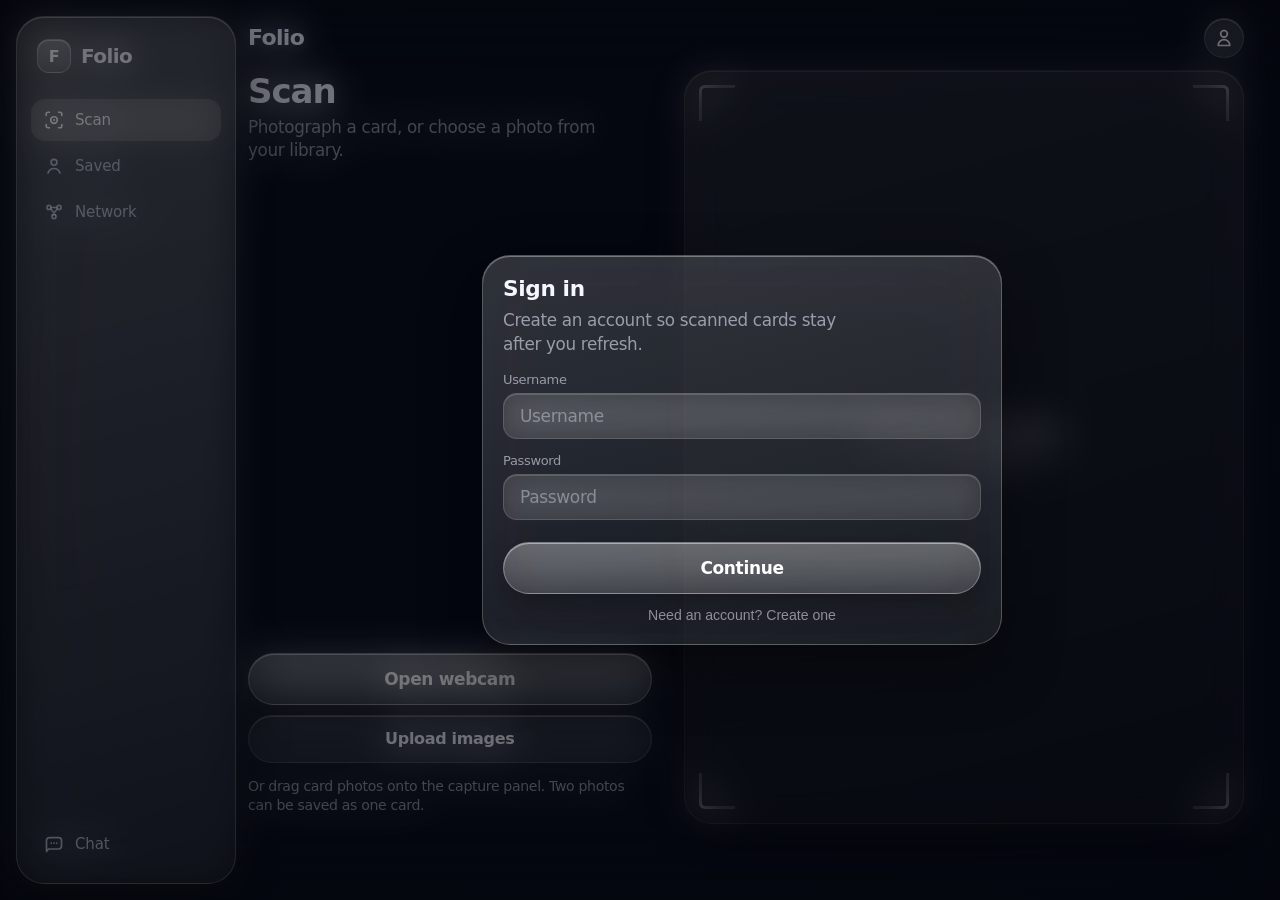
==== commit ca049d7b: "Shrink the scan panel and surface the latest two cards on home. Co-authored-by: Cursor <cursoragent@" ====
--- a/FrontendBucket/index.html
+++ b/FrontendBucket/index.html
@@ -26,7 +26,7 @@
     <link rel="dns-prefetch" href="https://d3js.org">
     <link rel="dns-prefetch" href="https://cdnjs.cloudflare.com">
     <link rel="preconnect" href="https://accounts.google.com" crossorigin>
-    <link rel="preload" href="/styles.css?v=39" as="style">
+    <link rel="preload" href="/styles.css?v=44" as="style">
     <link rel="preload" href="/android-chrome-192x192.png" as="image">
     <style>
       /* Critical boot splash — paints before CSS bundle */
@@ -34,10 +34,7 @@
       #folioBoot {
         position: fixed; inset: 0; z-index: 9999;
         display: grid; place-items: center;
-        background:
-          radial-gradient(900px 560px at 12% -8%, rgba(96, 140, 255, 0.42) 0%, transparent 55%),
-          radial-gradient(780px 520px at 92% 8%, rgba(186, 120, 255, 0.28) 0%, transparent 52%),
-          linear-gradient(165deg, #101528 0%, #0a0c14 100%);
+        background: #070910;
         transition: opacity 0.4s ease, visibility 0.4s ease;
       }
       #folioBoot.is-done { opacity: 0; visibility: hidden; pointer-events: none; }
@@ -96,10 +93,30 @@
         }
       })();
     </script>
-    <link href="styles.css?v=39" rel="stylesheet">
+    <link href="styles.css?v=44" rel="stylesheet">
     <script src="https://cdn.jsdelivr.net/npm/tesseract.js@5/dist/tesseract.min.js"></script>
 </head>
 <body>
+    <div class="ambient" aria-hidden="true">
+        <video class="ambient__video" autoplay muted loop playsinline preload="auto">
+            <source src="/assets/ambient.mp4" type="video/mp4">
+        </video>
+    </div>
+    <script>
+      (function () {
+        var video = document.querySelector('.ambient__video');
+        if (!video) return;
+        var reduce = window.matchMedia('(prefers-reduced-motion: reduce)');
+        function sync() {
+          if (reduce.matches || document.hidden) video.pause();
+          else video.play().catch(function () {});
+        }
+        document.addEventListener('visibilitychange', sync);
+        video.addEventListener('canplay', sync);
+        if (reduce.addEventListener) reduce.addEventListener('change', sync);
+        sync();
+      })();
+    </script>
     <div id="folioBoot" aria-hidden="true">
         <div>
             <div class="boot-mark">Folio</div>
@@ -287,6 +304,14 @@
                 </div>
                 </div>
                 </div>
+
+                <section class="recent-scans hidden" id="recentScans" aria-label="Recent scans">
+                    <div class="recent-scans__head">
+                        <h3 class="recent-scans__title">Recent</h3>
+                        <button type="button" class="recent-scans__all" id="recentScansAll">See all</button>
+                    </div>
+                    <div class="recent-scans__grid" id="recentScansGrid"></div>
+                </section>
 
                 <div class="scan-utils" id="dropZone">
                     <input type="file" id="fileUpload" accept="image/*" multiple class="hidden">
@@ -414,9 +439,11 @@
                     <div class="flip-stage" id="contactDetailFlipStage">
                         <button type="button" class="flip-card" id="contactDetailFlipCard" aria-label="Tap to flip card">
                             <span class="flip-card__face flip-card__face--front">
+                                <span class="media-loader" aria-hidden="true"></span>
                                 <img id="contactDetailPhoto" alt="Front of visiting card">
                             </span>
                             <span class="flip-card__face flip-card__face--back">
+                                <span class="media-loader" aria-hidden="true"></span>
                                 <img id="contactDetailPhotoBack" alt="Back of visiting card">
                             </span>
                         </button>
@@ -820,15 +847,7 @@
                     <h3 id="signInTitle" style="margin-bottom:8px;">Sign in</h3>
                     <p class="hero-sub" style="margin:0 0 16px;">Create an account so scanned cards stay after you refresh.</p>
                     <div id="googleSignInWrap" class="google-sign-in hidden">
-                        <button type="button" id="googleSignInBtn" class="google-sign-in__btn">
-                            <svg class="google-sign-in__icon" viewBox="0 0 24 24" aria-hidden="true">
-                                <path fill="#4285F4" d="M22.56 12.25c0-.78-.07-1.53-.2-2.25H12v4.26h5.92c-.26 1.37-1.04 2.53-2.21 3.31v2.77h3.57c2.08-1.92 3.28-4.74 3.28-8.09z"/>
-                                <path fill="#34A853" d="M12 23c2.97 0 5.46-.98 7.28-2.66l-3.57-2.77c-.98.66-2.23 1.06-3.71 1.06-2.86 0-5.29-1.93-6.16-4.53H2.18v2.84C3.99 20.53 7.7 23 12 23z"/>
-                                <path fill="#FBBC05" d="M5.84 14.09c-.22-.66-.35-1.36-.35-2.09s.13-1.43.35-2.09V7.07H2.18C1.43 8.55 1 10.22 1 12s.43 3.45 1.18 4.93l2.85-2.22.81-.62z"/>
-                                <path fill="#EA4335" d="M12 5.38c1.62 0 3.06.56 4.21 1.64l3.15-3.15C17.45 2.09 14.97 1 12 1 7.7 1 3.99 3.47 2.18 7.07l3.66 2.84c.87-2.6 3.3-4.53 6.16-4.53z"/>
-                            </svg>
-                            <span>Continue with Google</span>
-                        </button>
+                        <div id="googleSignInBtn" class="google-sign-in__slot"></div>
                         <div class="google-sign-in__divider" role="separator">or</div>
                     </div>
                     <form id="signInForm">
@@ -1148,6 +1167,6 @@
     <script src="https://cdnjs.cloudflare.com/ajax/libs/jszip/3.10.1/jszip.min.js"></script>
     <script src="https://cdn.jsdelivr.net/npm/qrcode@1.5.1/build/qrcode.js"></script>
     <script src="card-crop.js?v=29"></script>
-    <script src="script.js?v=36"></script>
+    <script src="script.js?v=41"></script>
 </body>
 </html>
--- a/FrontendBucket/styles.css
+++ b/FrontendBucket/styles.css
@@ -65,18 +65,21 @@
   isolation: isolate;
 }
 
-body::before {
-  content: "";
+.ambient {
   position: fixed;
   inset: 0;
   z-index: -2;
-  background:
-    radial-gradient(1100px 700px at 8% -12%, rgba(110, 160, 255, 0.55) 0%, transparent 58%),
-    radial-gradient(900px 620px at 96% 4%, rgba(210, 130, 255, 0.4) 0%, transparent 55%),
-    radial-gradient(820px 560px at 78% 92%, rgba(70, 230, 210, 0.28) 0%, transparent 58%),
-    radial-gradient(640px 420px at 14% 82%, rgba(255, 180, 120, 0.2) 0%, transparent 52%),
-    linear-gradient(165deg, #141a32 0%, #0a0c16 45%, #06070f 100%);
+  overflow: hidden;
+  background: #070910;
   pointer-events: none;
+}
+
+.ambient__video {
+  position: absolute;
+  inset: 0;
+  width: 100%;
+  height: 100%;
+  object-fit: cover;
 }
 
 body::after {
@@ -84,9 +87,14 @@
   position: fixed;
   inset: 0;
   z-index: -1;
-  background:
-    radial-gradient(circle at 50% 120%, rgba(255, 255, 255, 0.06), transparent 42%);
+  background: radial-gradient(ellipse at center, transparent 52%, rgba(5, 7, 12, 0.42) 100%);
   pointer-events: none;
+}
+
+@media (prefers-reduced-motion: reduce) {
+  .ambient__video {
+    display: none;
+  }
 }
 
 body.is-standalone .app-header {
@@ -265,6 +273,7 @@
   position: relative;
   display: flex;
   flex-direction: column;
+  gap: 10px;
   /* Fill remaining stage space without forcing page scroll */
   min-height: 0;
   height: calc(
@@ -352,6 +361,7 @@
 
 body.scan-processing .scan-layout,
 body.scan-processing .scan-utils,
+body.scan-processing .recent-scans,
 body.scan-processing #thumbnailGallery,
 body.scan-processing #scanCompleteMessage {
   display: none !important;
@@ -378,7 +388,7 @@
 
 .hero--scan {
   display: block;
-  margin-bottom: 12px;
+  margin-bottom: 6px;
   min-height: 0;
   flex-shrink: 0;
 }
@@ -494,21 +504,13 @@
 /* —— Full realtime camera (primary scan UI) —— */
 .camera-panel {
   position: relative;
-  flex: 1 1 auto;
-  min-height: 0;
-  /* Cap so hero + header + nav stay on one screen */
-  max-height: calc(
-    100dvh
-    - env(safe-area-inset-top, 0px)
-    - 52px
-    - 78px
-    - var(--nav-h)
-    - env(safe-area-inset-bottom, 0px)
-    - 16px
-  );
-  height: auto;
-  margin: 0 0 4px;
-  border-radius: 28px;
+  flex: 0 0 auto;
+  /* Compact home capture — leaves room for recent cards */
+  height: min(34dvh, 248px);
+  min-height: 188px;
+  max-height: min(34dvh, 248px);
+  margin: 0;
+  border-radius: 24px;
   overflow: hidden;
   background:
     linear-gradient(165deg, rgba(255, 255, 255, 0.1) 0%, rgba(255, 255, 255, 0.03) 100%),
@@ -522,8 +524,10 @@
 }
 
 .camera-panel.is-live {
+  flex: 1 1 auto;
   background: #0b1018;
   cursor: default;
+  height: auto;
   min-height: min(62dvh, 640px);
   max-height: calc(
     100dvh
@@ -536,8 +540,179 @@
 }
 
 body.camera-live .hero--scan,
-body.camera-live .scan-desktop-actions {
+body.camera-live .scan-desktop-actions,
+body.camera-live .recent-scans {
   display: none;
+}
+
+/* Recent scans on home */
+.recent-scans {
+  flex: 1 1 auto;
+  min-height: 0;
+  display: flex;
+  flex-direction: column;
+  gap: 10px;
+  margin-top: 2px;
+  padding-bottom: 2px;
+}
+
+.recent-scans.hidden {
+  display: none !important;
+}
+
+.recent-scans__head {
+  display: flex;
+  align-items: baseline;
+  justify-content: space-between;
+  gap: 12px;
+  flex-shrink: 0;
+  padding: 0 2px;
+}
+
+.recent-scans__title {
+  margin: 0;
+  font-family: var(--font-display);
+  font-size: 1.05rem;
+  font-weight: 700;
+  letter-spacing: -0.02em;
+  color: var(--ink);
+}
+
+.recent-scans__all {
+  border: 0;
+  background: transparent;
+  color: var(--muted);
+  font: inherit;
+  font-size: 0.78rem;
+  font-weight: 600;
+  letter-spacing: 0.01em;
+  padding: 0;
+  cursor: pointer;
+}
+
+.recent-scans__all:active {
+  opacity: 0.7;
+}
+
+.recent-scans__grid {
+  display: grid;
+  grid-template-columns: repeat(2, minmax(0, 1fr));
+  gap: 10px;
+  min-height: 0;
+  flex: 1 1 auto;
+}
+
+.recent-card {
+  display: flex;
+  flex-direction: column;
+  min-width: 0;
+  min-height: 0;
+  background: linear-gradient(
+    165deg,
+    rgba(255, 255, 255, 0.14) 0%,
+    rgba(255, 255, 255, 0.05) 100%
+  );
+  border: 1px solid var(--glass-edge-soft);
+  border-radius: 18px;
+  box-shadow:
+    inset 0 1px 0 rgba(255, 255, 255, 0.22),
+    0 10px 24px rgba(0, 0, 0, 0.2);
+  backdrop-filter: blur(24px) saturate(160%);
+  -webkit-backdrop-filter: blur(24px) saturate(160%);
+  overflow: hidden;
+  cursor: pointer;
+  text-align: left;
+  color: inherit;
+  padding: 0;
+  font: inherit;
+  transition: transform 0.18s ease, border-color 0.18s ease;
+  animation: recentCardIn 0.45s ease both;
+}
+
+.recent-card:nth-child(2) {
+  animation-delay: 0.06s;
+}
+
+.recent-card:active {
+  transform: scale(0.985);
+}
+
+@keyframes recentCardIn {
+  from {
+    opacity: 0;
+    transform: translateY(8px);
+  }
+  to {
+    opacity: 1;
+    transform: translateY(0);
+  }
+}
+
+@media (prefers-reduced-motion: reduce) {
+  .recent-card {
+    animation: none;
+  }
+}
+
+.recent-card__preview {
+  position: relative;
+  flex: 1 1 auto;
+  min-height: 72px;
+  padding: 8px 8px 0;
+  overflow: hidden;
+}
+
+.recent-card__preview img,
+.recent-card__fallback {
+  width: 100%;
+  height: 100%;
+  min-height: 72px;
+  max-height: 108px;
+  aspect-ratio: 1.7 / 1;
+  object-fit: cover;
+  object-position: center;
+  display: block;
+  background: rgba(255, 255, 255, 0.06);
+  border: 1px solid rgba(255, 255, 255, 0.14);
+  border-radius: 10px;
+  box-shadow: 0 6px 14px rgba(0, 0, 0, 0.2);
+}
+
+.recent-card__fallback {
+  display: grid;
+  place-items: center;
+  color: rgba(255, 255, 255, 0.45);
+  font-family: var(--font-display);
+  font-size: 1.2rem;
+  font-weight: 700;
+  background: linear-gradient(160deg, rgba(255, 255, 255, 0.1), rgba(255, 255, 255, 0.03));
+}
+
+.recent-card__body {
+  padding: 10px 12px 12px;
+  min-width: 0;
+}
+
+.recent-card__name {
+  margin: 0;
+  font-size: 0.78rem;
+  font-weight: 700;
+  line-height: 1.25;
+  color: var(--ink);
+  white-space: nowrap;
+  overflow: hidden;
+  text-overflow: ellipsis;
+}
+
+.recent-card__when {
+  margin: 4px 0 0;
+  color: var(--muted);
+  font-size: 0.66rem;
+  font-weight: 600;
+  letter-spacing: 0.01em;
+  white-space: nowrap;
+  overflow: hidden;
+  text-overflow: ellipsis;
 }
 
 .camera-panel.is-dragover {
@@ -617,7 +792,7 @@
   justify-content: center;
   width: 100%;
   height: 100%;
-  padding: 12px 14px 56px;
+  padding: 10px 14px 20px;
   gap: 2px;
   overflow: hidden;
 }
@@ -1119,17 +1294,29 @@
   }
 
   .camera-panel {
-    min-height: 0;
+    height: min(32dvh, 220px);
+    min-height: 168px;
+    max-height: min(32dvh, 220px);
+    border-radius: 22px;
+  }
+
+  .camera-panel.is-live {
+    height: auto;
+    min-height: min(58dvh, 560px);
     max-height: calc(
       100dvh
       - env(safe-area-inset-top, 0px)
       - 52px
-      - 100px
       - var(--nav-h)
       - env(safe-area-inset-bottom, 0px)
-      - 20px
+      - 12px
     );
-    border-radius: 22px;
+  }
+
+  .recent-card__preview img,
+  .recent-card__fallback {
+    max-height: 92px;
+    min-height: 64px;
   }
 
   .camera-panel__scene {
@@ -1744,7 +1931,10 @@
 }
 
 #contactsList {
-  display: block;
+  display: grid;
+  grid-template-columns: repeat(2, minmax(0, 1fr));
+  gap: 12px;
+  padding-bottom: 24px;
 }
 
 .contact-list {
@@ -1801,8 +1991,10 @@
 }
 
 #contactsList img {
+  width: 100%;
   max-width: 100%;
-  max-height: 96px;
+  max-height: none;
+  height: auto;
 }
 
 .saved-list {
@@ -1839,30 +2031,56 @@
   position: relative;
   width: 100%;
   max-width: 100%;
-  display: grid;
-  place-items: center;
-  min-height: 92px;
-  max-height: 112px;
+  display: block;
+  min-height: 0;
+  max-height: none;
   overflow: hidden;
-  padding: 10px 10px 8px;
-  background: rgba(255, 255, 255, 0.04);
-  border-bottom: 1px solid rgba(255, 255, 255, 0.1);
+  padding: 8px 8px 0;
+  background: transparent;
+  border-bottom: none;
 }
 
 .saved-card__preview img,
 .saved-card__preview-fallback {
   position: static;
-  width: auto;
+  width: 100%;
   height: auto;
   max-width: 100%;
-  max-height: 96px;
-  object-fit: contain;
+  max-height: none;
+  aspect-ratio: 1.7 / 1;
+  object-fit: cover;
   object-position: center;
   display: block;
-  background: #fff;
-  border: 1px solid rgba(27, 42, 74, 0.12);
-  border-radius: 8px;
-  box-shadow: 0 4px 12px rgba(27, 42, 74, 0.1);
+  background: rgba(255, 255, 255, 0.06);
+  border: 1px solid rgba(255, 255, 255, 0.16);
+  border-radius: 10px;
+  box-shadow: 0 6px 16px rgba(0, 0, 0, 0.22);
+  transition: opacity 0.25s ease;
+}
+
+.saved-card__preview.is-loading img,
+.flip-card__face.is-loading img {
+  opacity: 0;
+}
+
+.media-loader {
+  display: none;
+  width: 28px;
+  height: 28px;
+  border: 3px solid rgba(255, 255, 255, 0.22);
+  border-top-color: #fff;
+  border-radius: 50%;
+  animation: contactsSpin 0.85s linear infinite;
+}
+
+.saved-card__preview.is-loading .media-loader,
+.flip-card__face.is-loading .media-loader {
+  display: block;
+  position: absolute;
+  left: 50%;
+  top: 50%;
+  margin: -14px 0 0 -14px;
+  z-index: 1;
 }
 
 .saved-card__preview-fallback {
@@ -1877,13 +2095,13 @@
 }
 
 .saved-card__body {
-  padding: 10px 10px 12px;
+  padding: 12px 16px 14px;
   background: transparent;
 }
 
 .saved-card__body h3 {
   margin: 0;
-  font-size: 0.92rem;
+  font-size: 0.8rem;
   font-weight: 700;
   line-height: 1.25;
   display: -webkit-box;
@@ -1981,9 +2199,9 @@
 }
 
 @media (prefers-reduced-motion: reduce) {
-  .contacts-loading__spinner {
+  .contacts-loading__spinner,
+  .media-loader {
     animation: none;
-    border-top-color: var(--ink, #1b2a4a);
   }
 }
 
@@ -2128,7 +2346,7 @@
   inset: 0;
   overflow: hidden;
   border-radius: 16px;
-  background: #ece7dc;
+  background: rgba(255, 255, 255, 0.08);
   box-shadow: var(--shadow-card);
   border: 1px solid rgba(27, 42, 74, 0.12);
   backface-visibility: hidden;
@@ -3143,6 +3361,16 @@
   margin: 0 0 4px;
 }
 
+.google-sign-in__slot {
+  display: flex;
+  justify-content: center;
+  min-height: 44px;
+}
+
+.google-sign-in__slot > div {
+  width: 100% !important;
+}
+
 .google-sign-in__btn {
   display: flex;
   align-items: center;
@@ -3908,6 +4136,27 @@
   .camera-panel {
     max-height: none;
     min-height: 0;
+    height: min(42dvh, 360px);
+  }
+
+  .camera-panel.is-live {
+    height: 100%;
+    min-height: min(520px, calc(100dvh - 140px));
+  }
+
+  .recent-scans {
+    flex: 0 0 auto;
+    margin-top: 8px;
+  }
+
+  .recent-scans__grid {
+    flex: 0 0 auto;
+  }
+
+  .recent-card__preview img,
+  .recent-card__fallback {
+    max-height: 140px;
+    min-height: 96px;
   }
 
   #contactsContent,
@@ -4167,7 +4416,7 @@
   }
 
   .scan-layout__capture {
-    min-height: min(520px, calc(100dvh - 140px));
+    min-height: min(360px, calc(100dvh - 220px));
   }
 
   .hero--scan {
@@ -4212,7 +4461,8 @@
 
   .camera-panel {
     height: 100%;
-    min-height: min(520px, calc(100dvh - 140px));
+    min-height: min(360px, calc(100dvh - 220px));
+    max-height: none;
     margin: 0;
     border-radius: 28px;
   }
@@ -4822,14 +5072,13 @@
 }
 
 @media (max-width: 420px) {
-  .saved-card__preview {
-    min-height: 84px;
-    max-height: 100px;
-  }
-
-  .saved-card__preview img,
-  .saved-card__preview-fallback {
-    max-height: 84px;
-  }
-}
-
+  #contactsList,
+  .saved-list {
+    gap: 8px;
+  }
+
+  .saved-card__body h3 {
+    font-size: 0.74rem;
+  }
+}
+
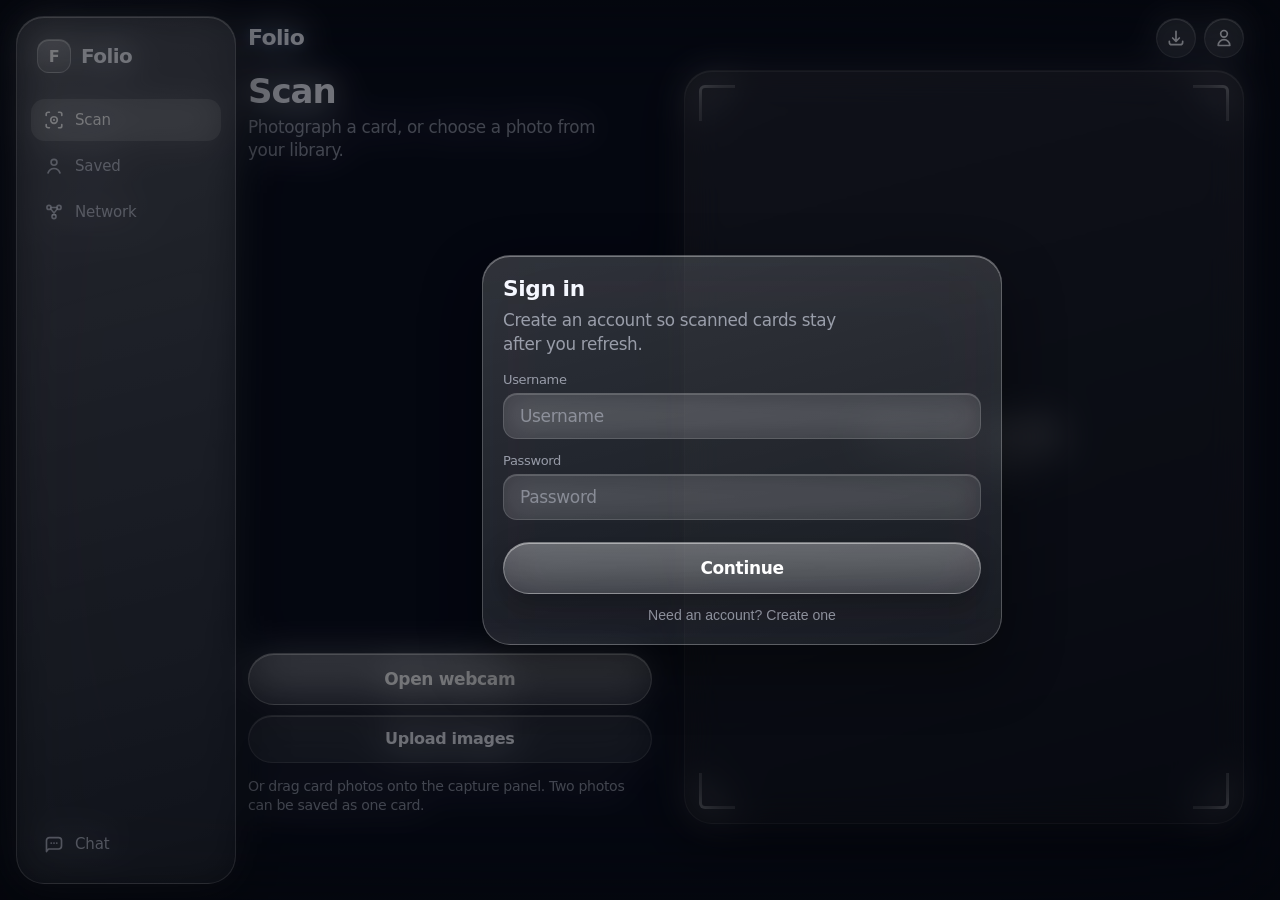
==== commit 0bc0c7d7: "Tighten recent cards and shrink the home scan panel. Co-authored-by: Cursor <cursoragent@cursor.com>" ====
--- a/FrontendBucket/index.html
+++ b/FrontendBucket/index.html
@@ -26,7 +26,7 @@
     <link rel="dns-prefetch" href="https://d3js.org">
     <link rel="dns-prefetch" href="https://cdnjs.cloudflare.com">
     <link rel="preconnect" href="https://accounts.google.com" crossorigin>
-    <link rel="preload" href="/styles.css?v=44" as="style">
+    <link rel="preload" href="/styles.css?v=45" as="style">
     <link rel="preload" href="/android-chrome-192x192.png" as="image">
     <style>
       /* Critical boot splash — paints before CSS bundle */
@@ -93,7 +93,7 @@
         }
       })();
     </script>
-    <link href="styles.css?v=44" rel="stylesheet">
+    <link href="styles.css?v=45" rel="stylesheet">
     <script src="https://cdn.jsdelivr.net/npm/tesseract.js@5/dist/tesseract.min.js"></script>
 </head>
 <body>
--- a/FrontendBucket/styles.css
+++ b/FrontendBucket/styles.css
@@ -506,11 +506,11 @@
   position: relative;
   flex: 0 0 auto;
   /* Compact home capture — leaves room for recent cards */
-  height: min(34dvh, 248px);
-  min-height: 188px;
-  max-height: min(34dvh, 248px);
+  height: min(28dvh, 210px);
+  min-height: 160px;
+  max-height: min(28dvh, 210px);
   margin: 0;
-  border-radius: 24px;
+  border-radius: 22px;
   overflow: hidden;
   background:
     linear-gradient(165deg, rgba(255, 255, 255, 0.1) 0%, rgba(255, 255, 255, 0.03) 100%),
@@ -547,12 +547,12 @@
 
 /* Recent scans on home */
 .recent-scans {
-  flex: 1 1 auto;
+  flex: 0 0 auto;
   min-height: 0;
   display: flex;
   flex-direction: column;
-  gap: 10px;
-  margin-top: 2px;
+  gap: 8px;
+  margin-top: 4px;
   padding-bottom: 2px;
 }
 
@@ -599,13 +599,15 @@
   grid-template-columns: repeat(2, minmax(0, 1fr));
   gap: 10px;
   min-height: 0;
-  flex: 1 1 auto;
+  flex: 0 0 auto;
+  align-items: start;
 }
 
 .recent-card {
   display: flex;
   flex-direction: column;
   min-width: 0;
+  height: auto;
   min-height: 0;
   background: linear-gradient(
     165deg,
@@ -613,7 +615,7 @@
     rgba(255, 255, 255, 0.05) 100%
   );
   border: 1px solid var(--glass-edge-soft);
-  border-radius: 18px;
+  border-radius: 16px;
   box-shadow:
     inset 0 1px 0 rgba(255, 255, 255, 0.22),
     0 10px 24px rgba(0, 0, 0, 0.2);
@@ -656,25 +658,25 @@
 
 .recent-card__preview {
   position: relative;
-  flex: 1 1 auto;
-  min-height: 72px;
-  padding: 8px 8px 0;
+  flex: 0 0 auto;
+  min-height: 0;
+  padding: 7px 7px 0;
   overflow: hidden;
 }
 
 .recent-card__preview img,
 .recent-card__fallback {
   width: 100%;
-  height: 100%;
-  min-height: 72px;
-  max-height: 108px;
-  aspect-ratio: 1.7 / 1;
+  height: auto;
+  min-height: 0;
+  max-height: none;
+  aspect-ratio: 1.75 / 1;
   object-fit: cover;
   object-position: center;
   display: block;
   background: rgba(255, 255, 255, 0.06);
   border: 1px solid rgba(255, 255, 255, 0.14);
-  border-radius: 10px;
+  border-radius: 9px;
   box-shadow: 0 6px 14px rgba(0, 0, 0, 0.2);
 }
 
@@ -689,13 +691,14 @@
 }
 
 .recent-card__body {
-  padding: 10px 12px 12px;
+  flex: 0 0 auto;
+  padding: 8px 10px 10px;
   min-width: 0;
 }
 
 .recent-card__name {
   margin: 0;
-  font-size: 0.78rem;
+  font-size: 0.74rem;
   font-weight: 700;
   line-height: 1.25;
   color: var(--ink);
@@ -1294,10 +1297,10 @@
   }
 
   .camera-panel {
-    height: min(32dvh, 220px);
-    min-height: 168px;
-    max-height: min(32dvh, 220px);
-    border-radius: 22px;
+    height: min(26dvh, 188px);
+    min-height: 148px;
+    max-height: min(26dvh, 188px);
+    border-radius: 20px;
   }
 
   .camera-panel.is-live {
@@ -1311,12 +1314,6 @@
       - env(safe-area-inset-bottom, 0px)
       - 12px
     );
-  }
-
-  .recent-card__preview img,
-  .recent-card__fallback {
-    max-height: 92px;
-    min-height: 64px;
   }
 
   .camera-panel__scene {
@@ -4136,7 +4133,7 @@
   .camera-panel {
     max-height: none;
     min-height: 0;
-    height: min(42dvh, 360px);
+    height: min(34dvh, 280px);
   }
 
   .camera-panel.is-live {
@@ -4151,12 +4148,6 @@
 
   .recent-scans__grid {
     flex: 0 0 auto;
-  }
-
-  .recent-card__preview img,
-  .recent-card__fallback {
-    max-height: 140px;
-    min-height: 96px;
   }
 
   #contactsContent,
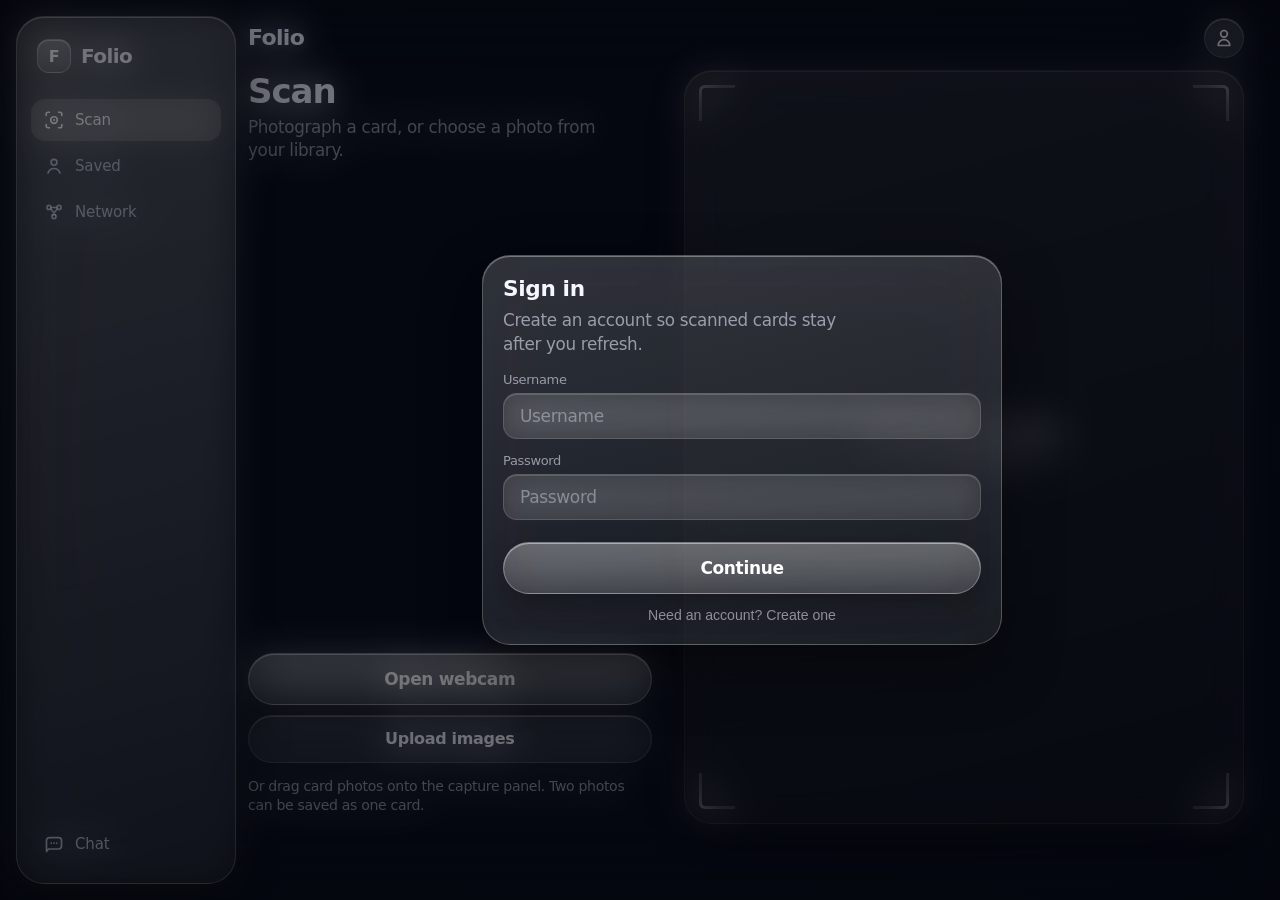
==== commit 54104862: "Pin recent cards above the nav and let the scanner fill the gap. Co-authored-by: Cursor <cursoragent" ====
--- a/FrontendBucket/index.html
+++ b/FrontendBucket/index.html
@@ -26,7 +26,7 @@
     <link rel="dns-prefetch" href="https://d3js.org">
     <link rel="dns-prefetch" href="https://cdnjs.cloudflare.com">
     <link rel="preconnect" href="https://accounts.google.com" crossorigin>
-    <link rel="preload" href="/styles.css?v=45" as="style">
+    <link rel="preload" href="/styles.css?v=46" as="style">
     <link rel="preload" href="/android-chrome-192x192.png" as="image">
     <style>
       /* Critical boot splash — paints before CSS bundle */
@@ -93,7 +93,7 @@
         }
       })();
     </script>
-    <link href="styles.css?v=45" rel="stylesheet">
+    <link href="styles.css?v=46" rel="stylesheet">
     <script src="https://cdn.jsdelivr.net/npm/tesseract.js@5/dist/tesseract.min.js"></script>
 </head>
 <body>
--- a/FrontendBucket/styles.css
+++ b/FrontendBucket/styles.css
@@ -504,11 +504,10 @@
 /* —— Full realtime camera (primary scan UI) —— */
 .camera-panel {
   position: relative;
-  flex: 0 0 auto;
-  /* Compact home capture — leaves room for recent cards */
-  height: min(28dvh, 210px);
-  min-height: 160px;
-  max-height: min(28dvh, 210px);
+  flex: 1 1 auto;
+  min-height: 168px;
+  height: auto;
+  max-height: none;
   margin: 0;
   border-radius: 22px;
   overflow: hidden;
@@ -545,15 +544,15 @@
   display: none;
 }
 
-/* Recent scans on home */
+/* Recent scans on home — pinned above the nav */
 .recent-scans {
   flex: 0 0 auto;
   min-height: 0;
   display: flex;
   flex-direction: column;
   gap: 8px;
-  margin-top: 4px;
-  padding-bottom: 2px;
+  margin-top: auto;
+  padding-bottom: 10px;
 }
 
 .recent-scans.hidden {
@@ -1297,9 +1296,9 @@
   }
 
   .camera-panel {
-    height: min(26dvh, 188px);
     min-height: 148px;
-    max-height: min(26dvh, 188px);
+    height: auto;
+    max-height: none;
     border-radius: 20px;
   }
 
@@ -1314,6 +1313,11 @@
       - env(safe-area-inset-bottom, 0px)
       - 12px
     );
+  }
+
+  .recent-scans {
+    margin-top: auto;
+    padding-bottom: 12px;
   }
 
   .camera-panel__scene {
@@ -4133,7 +4137,8 @@
   .camera-panel {
     max-height: none;
     min-height: 0;
-    height: min(34dvh, 280px);
+    height: auto;
+    flex: 1 1 auto;
   }
 
   .camera-panel.is-live {
@@ -4143,7 +4148,8 @@
 
   .recent-scans {
     flex: 0 0 auto;
-    margin-top: 8px;
+    margin-top: auto;
+    padding-bottom: 8px;
   }
 
   .recent-scans__grid {
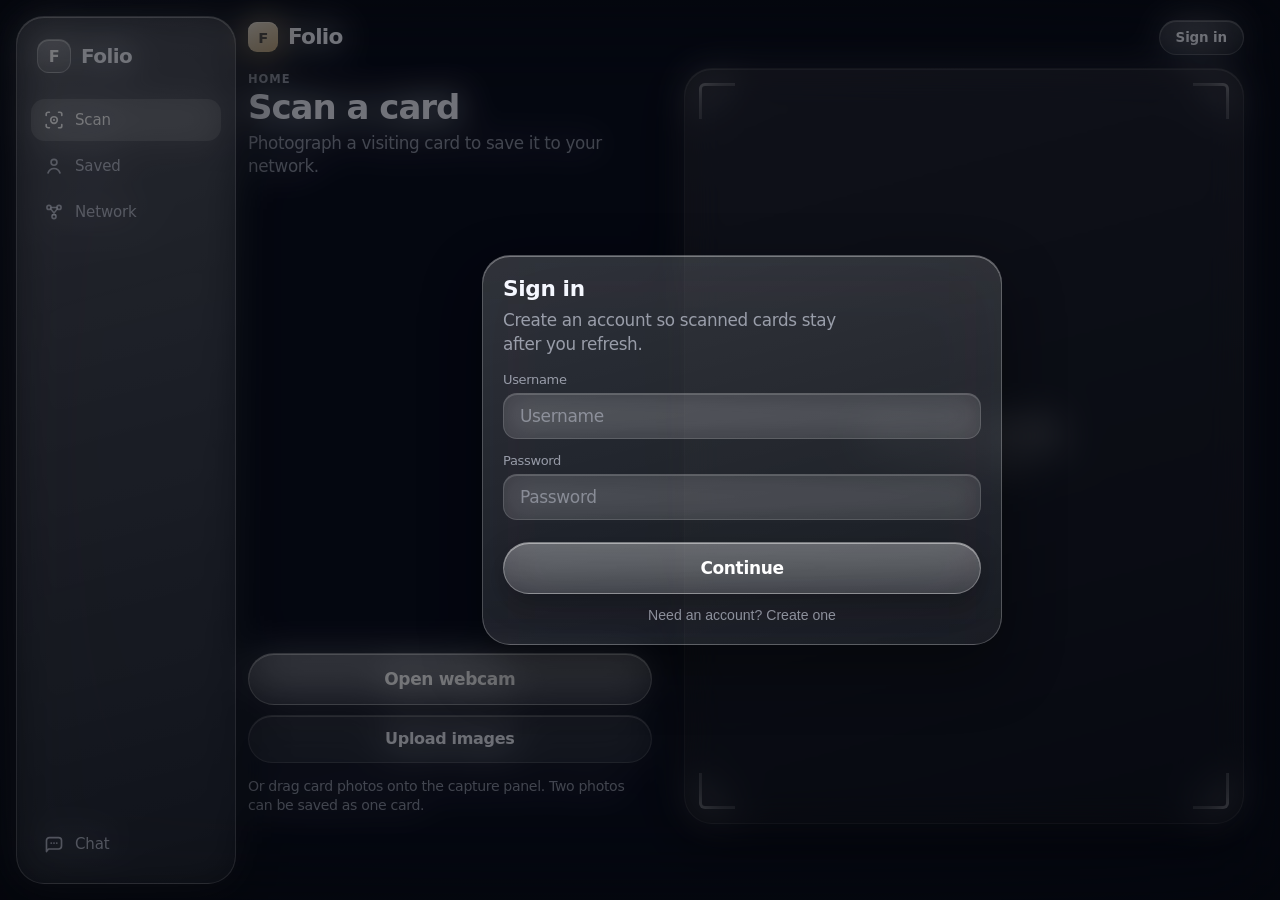
==== commit 7bb68d3b: "Replace header icons with a real Sign in control and account menu. Co-authored-by: Cursor <cursorage" ====
--- a/FrontendBucket/index.html
+++ b/FrontendBucket/index.html
@@ -26,7 +26,7 @@
     <link rel="dns-prefetch" href="https://d3js.org">
     <link rel="dns-prefetch" href="https://cdnjs.cloudflare.com">
     <link rel="preconnect" href="https://accounts.google.com" crossorigin>
-    <link rel="preload" href="/styles.css?v=46" as="style">
+    <link rel="preload" href="/styles.css?v=47" as="style">
     <link rel="preload" href="/android-chrome-192x192.png" as="image">
     <style>
       /* Critical boot splash — paints before CSS bundle */
@@ -93,7 +93,7 @@
         }
       })();
     </script>
-    <link href="styles.css?v=46" rel="stylesheet">
+    <link href="styles.css?v=47" rel="stylesheet">
     <script src="https://cdn.jsdelivr.net/npm/tesseract.js@5/dist/tesseract.min.js"></script>
 </head>
 <body>
@@ -137,23 +137,38 @@
 
     <div class="app-stage">
         <header class="app-header">
-            <h1 class="brand">Folio</h1>
+            <div class="brand-lockup">
+                <span class="brand-mark" aria-hidden="true">F</span>
+                <h1 class="brand">Folio</h1>
+            </div>
             <div class="header-actions">
-                <button id="installAppBtn" class="icon-btn hidden" type="button" title="Install Folio" aria-label="Install Folio">
-                    <svg xmlns="http://www.w3.org/2000/svg" fill="none" viewBox="0 0 24 24" stroke="currentColor">
-                        <path stroke-linecap="round" stroke-linejoin="round" stroke-width="2" d="M4 16v1a3 3 0 003 3h10a3 3 0 003-3v-1m-4-4l-4 4m0 0l-4-4m4 4V4"/>
-                    </svg>
-                </button>
-                <button id="myCardBtn" class="icon-btn" type="button" title="My Card" aria-label="My Card">
-                    <svg xmlns="http://www.w3.org/2000/svg" fill="none" viewBox="0 0 24 24" stroke="currentColor">
-                        <path stroke-linecap="round" stroke-linejoin="round" stroke-width="2" d="M16 7a4 4 0 11-8 0 4 4 0 018 0zM12 14a7 7 0 00-7 7h14a7 7 0 00-7-7z"/>
-                    </svg>
-                </button>
-                <button id="signOutBtn" class="icon-btn hidden" type="button" title="Sign out" aria-label="Sign out">
-                    <svg xmlns="http://www.w3.org/2000/svg" fill="none" viewBox="0 0 24 24" stroke="currentColor">
-                        <path stroke-linecap="round" stroke-linejoin="round" stroke-width="2" d="M17 16l4-4m0 0l-4-4m4 4H7m6 4v1a3 3 0 01-3 3H6a3 3 0 01-3-3V7a3 3 0 013-3h4a3 3 0 013 3v1"/>
-                    </svg>
-                </button>
+                <button id="headerSignInBtn" class="header-signin" type="button">Sign in</button>
+
+                <div class="account-menu hidden" id="accountMenu">
+                    <button type="button" class="account-chip" id="accountMenuBtn" aria-haspopup="menu" aria-expanded="false" aria-controls="accountMenuPanel">
+                        <span class="account-chip__avatar" id="accountAvatar">F</span>
+                        <span class="account-chip__meta">
+                            <span class="account-chip__name" id="accountName">Account</span>
+                            <span class="account-chip__hint">Signed in</span>
+                        </span>
+                        <svg class="account-chip__caret" viewBox="0 0 20 20" fill="none" aria-hidden="true">
+                            <path d="M6 8l4 4 4-4" stroke="currentColor" stroke-width="1.8" stroke-linecap="round" stroke-linejoin="round"/>
+                        </svg>
+                    </button>
+                    <div class="account-menu__panel hidden" id="accountMenuPanel" role="menu">
+                        <button type="button" class="account-menu__item" id="myCardBtn" role="menuitem">
+                            <span>My Card</span>
+                            <span class="account-menu__item-hint">Digital badge</span>
+                        </button>
+                        <button type="button" class="account-menu__item hidden" id="installAppBtn" role="menuitem">
+                            <span>Install Folio</span>
+                            <span class="account-menu__item-hint">Add to home screen</span>
+                        </button>
+                        <button type="button" class="account-menu__item account-menu__item--danger" id="signOutBtn" role="menuitem">
+                            <span>Sign out</span>
+                        </button>
+                    </div>
+                </div>
             </div>
         </header>
 
@@ -171,8 +186,9 @@
                 <div class="scan-layout__intro">
                 <div class="hero hero--scan">
                     <div class="hero__copy">
-                        <h2 class="hero-title">Scan</h2>
-                        <p class="hero-sub">Photograph a card, or choose a photo from your library.</p>
+                        <p class="hero-kicker">Home</p>
+                        <h2 class="hero-title">Scan a card</h2>
+                        <p class="hero-sub">Photograph a visiting card to save it to your network.</p>
                     </div>
                     <div class="hero__mascot" aria-hidden="true">
                         <span class="hero__mascot-glow"></span>
@@ -1167,6 +1183,6 @@
     <script src="https://cdnjs.cloudflare.com/ajax/libs/jszip/3.10.1/jszip.min.js"></script>
     <script src="https://cdn.jsdelivr.net/npm/qrcode@1.5.1/build/qrcode.js"></script>
     <script src="card-crop.js?v=29"></script>
-    <script src="script.js?v=41"></script>
+    <script src="script.js?v=42"></script>
 </body>
 </html>
--- a/FrontendBucket/styles.css
+++ b/FrontendBucket/styles.css
@@ -186,15 +186,16 @@
   display: flex;
   align-items: center;
   justify-content: space-between;
-  min-height: 52px;
+  gap: 12px;
+  min-height: 56px;
   padding: 10px var(--page-x) 8px;
   position: sticky;
   top: 0;
-  z-index: 20;
+  z-index: 40;
   background: linear-gradient(
     180deg,
-    rgba(10, 12, 20, 0.55) 0%,
-    rgba(10, 12, 20, 0.12) 70%,
+    rgba(10, 12, 20, 0.72) 0%,
+    rgba(10, 12, 20, 0.28) 70%,
     transparent 100%
   );
   backdrop-filter: blur(18px) saturate(160%);
@@ -202,21 +203,234 @@
   border-bottom: none;
 }
 
+.brand-lockup {
+  display: flex;
+  align-items: center;
+  gap: 10px;
+  min-width: 0;
+}
+
+.brand-mark {
+  width: 30px;
+  height: 30px;
+  border-radius: 9px;
+  display: grid;
+  place-items: center;
+  flex-shrink: 0;
+  font-family: var(--font-display);
+  font-size: 0.92rem;
+  font-weight: 700;
+  letter-spacing: -0.04em;
+  color: #0b1018;
+  background: linear-gradient(145deg, #f4efe6 0%, #c4a574 100%);
+  box-shadow:
+    inset 0 1px 0 rgba(255, 255, 255, 0.55),
+    0 6px 16px rgba(0, 0, 0, 0.28);
+}
+
 .brand {
   font-family: var(--font-display);
-  font-size: 22px;
-  font-weight: 650;
-  letter-spacing: -0.03em;
+  font-size: 1.35rem;
+  font-weight: 700;
+  letter-spacing: -0.035em;
   color: var(--ink);
   margin: 0;
   line-height: 1.1;
-  text-shadow: 0 1px 12px rgba(126, 182, 255, 0.25);
 }
 
 .header-actions {
+  display: flex;
+  align-items: center;
+  justify-content: flex-end;
+  gap: 8px;
+  flex-shrink: 0;
+  position: relative;
+}
+
+.header-signin {
+  appearance: none;
+  border: 1px solid rgba(255, 255, 255, 0.18);
+  background: linear-gradient(
+    165deg,
+    rgba(255, 255, 255, 0.16) 0%,
+    rgba(255, 255, 255, 0.06) 100%
+  );
+  color: var(--ink);
+  font: inherit;
+  font-size: 0.84rem;
+  font-weight: 650;
+  letter-spacing: -0.01em;
+  padding: 9px 16px;
+  border-radius: 999px;
+  cursor: pointer;
+  box-shadow: inset 0 1px 0 rgba(255, 255, 255, 0.22);
+  transition: background 0.18s ease, transform 0.18s ease, border-color 0.18s ease;
+}
+
+.header-signin:hover {
+  background: rgba(255, 255, 255, 0.18);
+  border-color: rgba(255, 255, 255, 0.28);
+}
+
+.header-signin:active {
+  transform: scale(0.97);
+}
+
+.header-signin.hidden {
+  display: none !important;
+}
+
+.account-menu {
+  position: relative;
+}
+
+.account-menu.hidden {
+  display: none !important;
+}
+
+.account-chip {
   display: flex;
   align-items: center;
   gap: 8px;
+  max-width: min(56vw, 220px);
+  padding: 5px 10px 5px 5px;
+  border: 1px solid rgba(255, 255, 255, 0.16);
+  border-radius: 999px;
+  background: linear-gradient(
+    165deg,
+    rgba(255, 255, 255, 0.14) 0%,
+    rgba(255, 255, 255, 0.05) 100%
+  );
+  color: var(--ink);
+  font: inherit;
+  cursor: pointer;
+  box-shadow: inset 0 1px 0 rgba(255, 255, 255, 0.22);
+  transition: background 0.18s ease, border-color 0.18s ease, transform 0.18s ease;
+}
+
+.account-chip:hover,
+.account-chip[aria-expanded="true"] {
+  background: rgba(255, 255, 255, 0.16);
+  border-color: rgba(255, 255, 255, 0.28);
+}
+
+.account-chip:active {
+  transform: scale(0.98);
+}
+
+.account-chip__avatar {
+  width: 30px;
+  height: 30px;
+  border-radius: 50%;
+  display: grid;
+  place-items: center;
+  flex-shrink: 0;
+  font-family: var(--font-display);
+  font-size: 0.82rem;
+  font-weight: 700;
+  color: #0b1018;
+  background: linear-gradient(145deg, #f7f3eb, #c4a574);
+}
+
+.account-chip__meta {
+  min-width: 0;
+  display: flex;
+  flex-direction: column;
+  align-items: flex-start;
+  line-height: 1.15;
+}
+
+.account-chip__name {
+  max-width: 110px;
+  font-size: 0.78rem;
+  font-weight: 700;
+  letter-spacing: -0.01em;
+  white-space: nowrap;
+  overflow: hidden;
+  text-overflow: ellipsis;
+}
+
+.account-chip__hint {
+  font-size: 0.62rem;
+  font-weight: 600;
+  color: var(--muted);
+  letter-spacing: 0.01em;
+}
+
+.account-chip__caret {
+  width: 14px;
+  height: 14px;
+  flex-shrink: 0;
+  opacity: 0.7;
+  transition: transform 0.18s ease;
+}
+
+.account-chip[aria-expanded="true"] .account-chip__caret {
+  transform: rotate(180deg);
+}
+
+.account-menu__panel {
+  position: absolute;
+  top: calc(100% + 8px);
+  right: 0;
+  z-index: 50;
+  width: min(220px, calc(100vw - 32px));
+  padding: 6px;
+  border-radius: 16px;
+  border: 1px solid rgba(255, 255, 255, 0.14);
+  background:
+    linear-gradient(165deg, rgba(28, 32, 44, 0.96), rgba(14, 16, 24, 0.98));
+  box-shadow:
+    0 18px 40px rgba(0, 0, 0, 0.4),
+    inset 0 1px 0 rgba(255, 255, 255, 0.08);
+  backdrop-filter: blur(24px) saturate(160%);
+  -webkit-backdrop-filter: blur(24px) saturate(160%);
+}
+
+.account-menu__panel.hidden {
+  display: none !important;
+}
+
+.account-menu__item {
+  width: 100%;
+  display: flex;
+  flex-direction: column;
+  align-items: flex-start;
+  gap: 2px;
+  padding: 10px 12px;
+  border: 0;
+  border-radius: 12px;
+  background: transparent;
+  color: var(--ink);
+  font: inherit;
+  text-align: left;
+  cursor: pointer;
+  transition: background 0.15s ease;
+}
+
+.account-menu__item:hover,
+.account-menu__item:focus-visible {
+  background: rgba(255, 255, 255, 0.08);
+  outline: none;
+}
+
+.account-menu__item span:first-child {
+  font-size: 0.86rem;
+  font-weight: 650;
+}
+
+.account-menu__item-hint {
+  font-size: 0.68rem;
+  color: var(--muted);
+  font-weight: 500;
+}
+
+.account-menu__item--danger span:first-child {
+  color: #ff8f8f;
+}
+
+.account-menu__item.hidden {
+  display: none !important;
 }
 
 .icon-btn {
@@ -428,12 +642,17 @@
 }
 
 .hero-kicker {
-  display: none;
+  margin: 0 0 4px;
+  font-size: 0.72rem;
+  font-weight: 650;
+  letter-spacing: 0.08em;
+  text-transform: uppercase;
+  color: var(--muted);
 }
 
 .hero-title {
   font-family: var(--font-display);
-  font-size: 34px;
+  font-size: 28px;
   font-weight: 700;
   line-height: 1.05;
   letter-spacing: -0.03em;
@@ -1343,7 +1562,15 @@
   }
 
   .brand {
-    font-size: 1.95rem;
+    font-size: 1.2rem;
+  }
+
+  .account-chip__hint {
+    display: none;
+  }
+
+  .account-chip__name {
+    max-width: 88px;
   }
 
   .view-panel--scan {
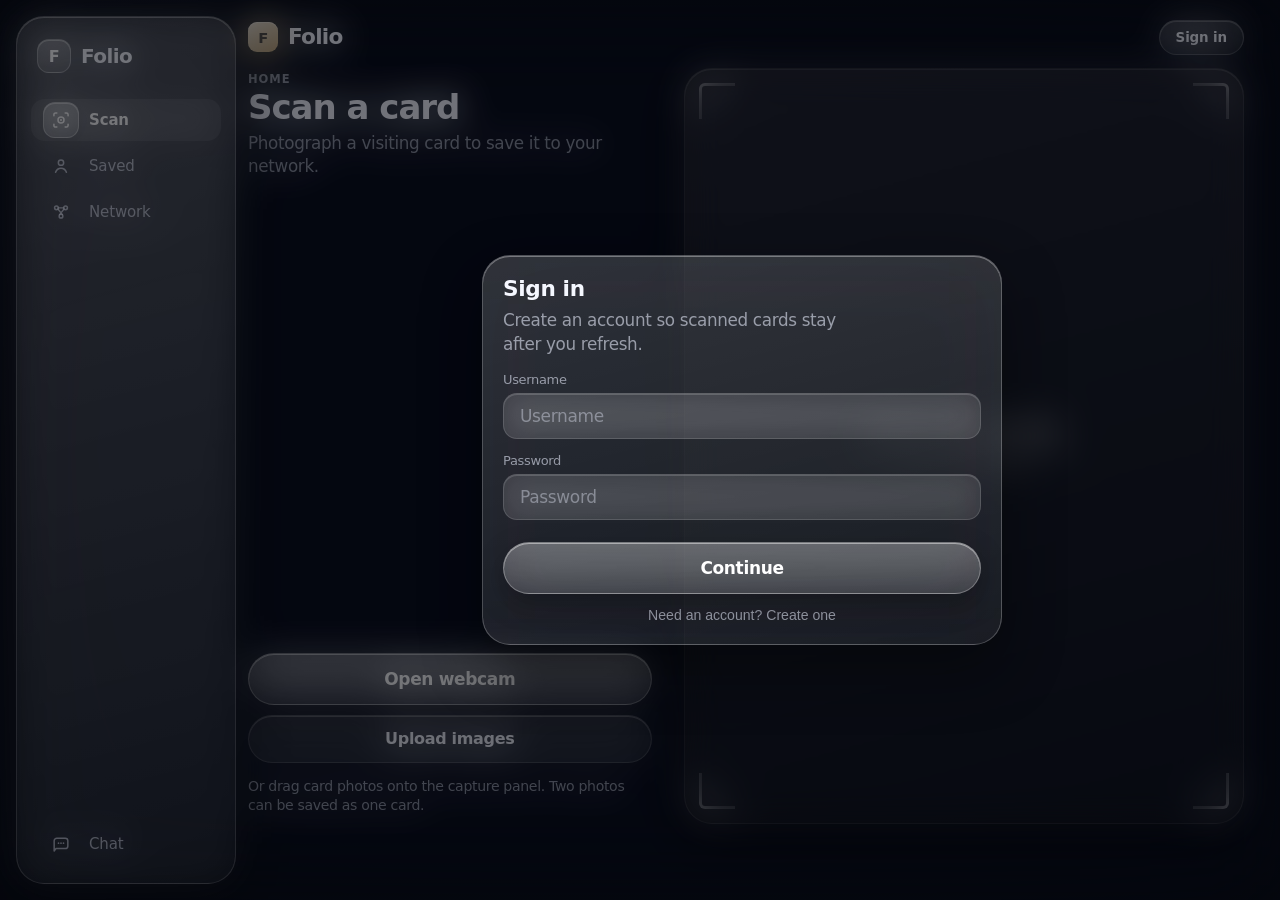
==== commit e3d8ccac: "Make nav icons equal-sized with a glassy active state. Co-authored-by: Cursor <cursoragent@cursor.co" ====
--- a/FrontendBucket/index.html
+++ b/FrontendBucket/index.html
@@ -26,7 +26,7 @@
     <link rel="dns-prefetch" href="https://d3js.org">
     <link rel="dns-prefetch" href="https://cdnjs.cloudflare.com">
     <link rel="preconnect" href="https://accounts.google.com" crossorigin>
-    <link rel="preload" href="/styles.css?v=47" as="style">
+    <link rel="preload" href="/styles.css?v=49" as="style">
     <link rel="preload" href="/android-chrome-192x192.png" as="image">
     <style>
       /* Critical boot splash — paints before CSS bundle */
@@ -93,7 +93,7 @@
         }
       })();
     </script>
-    <link href="styles.css?v=47" rel="stylesheet">
+    <link href="styles.css?v=49" rel="stylesheet">
     <script src="https://cdn.jsdelivr.net/npm/tesseract.js@5/dist/tesseract.min.js"></script>
 </head>
 <body>
--- a/FrontendBucket/styles.css
+++ b/FrontendBucket/styles.css
@@ -3112,32 +3112,33 @@
 }
 
 .pill-nav__item {
-  flex: 1;
+  flex: 1 1 0;
   border: none;
   background: transparent;
-  color: rgba(235, 240, 255, 0.55);
-  border-radius: var(--radius-pill);
+  color: rgba(235, 240, 255, 0.62);
+  border-radius: 18px;
+  min-width: 0;
   min-height: 0;
   height: auto;
-  padding: 6px 4px;
+  padding: 4px 2px 6px;
   display: flex;
   flex-direction: column;
   align-items: center;
   justify-content: center;
-  gap: 2px;
+  gap: 3px;
   cursor: pointer;
   font-family: var(--font-ui);
   font-size: 10px;
-  font-weight: 500;
+  font-weight: 550;
   letter-spacing: 0.01em;
   line-height: 1.1;
-  transition: color 0.2s ease, background 0.2s ease;
+  transition: color 0.2s ease, background 0.2s ease, transform 0.18s ease;
 }
 
 .pill-nav__label {
   display: block;
   font-size: 10px;
-  font-weight: 500;
+  font-weight: 550;
   letter-spacing: 0.01em;
   line-height: 1.1;
 }
@@ -3146,6 +3147,7 @@
 .pill-nav__item .nav-ico {
   width: 22px;
   height: 22px;
+  display: block;
   overflow: visible;
 }
 
@@ -3155,31 +3157,63 @@
 }
 
 .pill-nav__icon {
-  width: 34px;
-  height: 28px;
-  border-radius: 12px;
+  position: relative;
+  width: 40px;
+  height: 40px;
+  border-radius: 14px;
   display: inline-flex;
   align-items: center;
   justify-content: center;
+  flex-shrink: 0;
   color: inherit;
   background: transparent;
-  border: none;
+  border: 1px solid transparent;
   box-shadow: none;
   transform: none;
+  transition:
+    background 0.2s ease,
+    border-color 0.2s ease,
+    box-shadow 0.2s ease,
+    transform 0.18s ease;
+}
+
+.pill-nav__item:hover {
+  color: rgba(245, 247, 255, 0.92);
+}
+
+.pill-nav__item:hover .pill-nav__icon {
+  background: rgba(255, 255, 255, 0.08);
+  border-color: rgba(255, 255, 255, 0.12);
 }
 
 .pill-nav__item.tab-active {
   color: #fff;
-  background: rgba(255, 255, 255, 0.14);
-}
-
-.pill-nav__item.tab-active .pill-nav__icon,
+  background: transparent;
+}
+
+.pill-nav__item.tab-active .pill-nav__icon {
+  color: #fff;
+  background: linear-gradient(
+    165deg,
+    rgba(255, 255, 255, 0.3) 0%,
+    rgba(255, 255, 255, 0.1) 100%
+  );
+  border: 1px solid rgba(255, 255, 255, 0.38);
+  box-shadow:
+    inset 0 1px 0 rgba(255, 255, 255, 0.5),
+    0 8px 18px rgba(0, 0, 0, 0.22);
+  backdrop-filter: blur(16px) saturate(160%);
+  -webkit-backdrop-filter: blur(16px) saturate(160%);
+  transform: none;
+}
+
 .pill-nav__item.tab-active .pill-nav__label {
   color: #fff;
   background: transparent;
   border: none;
   box-shadow: none;
   transform: none;
+  font-weight: 650;
 }
 
 .pill-nav__item,
@@ -3195,17 +3229,13 @@
 .pill-nav__item.nav-tap .pill-nav__icon::after {
   content: '';
   position: absolute;
-  width: 46px;
-  height: 46px;
-  border-radius: 50%;
-  border: 2px solid var(--copper);
+  width: 40px;
+  height: 40px;
+  border-radius: 14px;
+  border: 1.5px solid rgba(201, 176, 138, 0.7);
   opacity: 0;
   animation: navRipple 0.65s ease-out;
   pointer-events: none;
-}
-
-.pill-nav__icon {
-  position: relative;
 }
 
 @keyframes navIconBounce {
@@ -3387,13 +3417,18 @@
   box-shadow: none;
   width: auto;
   height: auto;
-  padding: 0;
-  border-radius: 50%;
+  padding: 4px 2px 6px;
+  border-radius: 18px;
 }
 
 #chatButton.pill-nav__item:hover {
   transform: none;
   background: transparent;
+}
+
+#chatButton.pill-nav__item:hover .pill-nav__icon {
+  background: rgba(255, 255, 255, 0.08);
+  border-color: rgba(255, 255, 255, 0.12);
 }
 
 @media (prefers-reduced-motion: reduce) {
@@ -3796,8 +3831,9 @@
 
 .chat-header__status {
   margin: 2px 0 0;
-  font-size: 0.75rem;
-  color: var(--muted);
+  font-size: 0.78rem;
+  font-weight: 550;
+  color: rgba(235, 240, 255, 0.82);
   display: flex;
   align-items: center;
   gap: 6px;
@@ -3841,20 +3877,22 @@
 .chat-welcome__mascot {
   width: 108px;
   height: auto;
-  filter: drop-shadow(0 12px 18px rgba(27, 42, 74, 0.12));
+  filter: drop-shadow(0 12px 18px rgba(0, 0, 0, 0.35));
   animation: floaty 3.6s ease-in-out infinite;
 }
 
 .chat-welcome__bubble {
   margin-top: 10px;
-  background: var(--copper-soft);
-  color: var(--ink);
+  background: rgba(255, 255, 255, 0.12);
+  color: #f5f7ff;
+  border: 1px solid rgba(255, 255, 255, 0.2);
   border-radius: 18px 18px 18px 6px;
   padding: 10px 14px;
-  font-size: 0.88rem;
-  font-weight: 600;
-  max-width: 240px;
+  font-size: 0.9rem;
+  font-weight: 650;
+  max-width: 250px;
   text-align: center;
+  box-shadow: inset 0 1px 0 rgba(255, 255, 255, 0.12);
   animation: bubbleIn 0.5s ease;
 }
 
@@ -3871,21 +3909,26 @@
 }
 
 .chat-chip {
-  border: 1px solid var(--line);
-  background: rgba(255, 255, 255, 0.8);
-  color: var(--ink);
+  border: 1px solid rgba(201, 176, 138, 0.42);
+  background: linear-gradient(
+    165deg,
+    rgba(255, 255, 255, 0.14) 0%,
+    rgba(255, 255, 255, 0.06) 100%
+  );
+  color: #f5f7ff;
   border-radius: var(--radius-pill);
   padding: 8px 12px;
   font-family: var(--font-ui);
   font-size: 0.78rem;
-  font-weight: 600;
+  font-weight: 650;
   cursor: pointer;
-  transition: transform 0.18s ease, background 0.18s ease, box-shadow 0.18s ease;
-  box-shadow: var(--shadow-soft);
+  transition: transform 0.18s ease, background 0.18s ease, border-color 0.18s ease;
+  box-shadow: inset 0 1px 0 rgba(255, 255, 255, 0.16);
 }
 
 .chat-chip:hover {
-  background: #fff;
+  background: rgba(255, 255, 255, 0.18);
+  border-color: rgba(201, 176, 138, 0.65);
   transform: translateY(-1px);
 }
 
@@ -3946,16 +3989,17 @@
 }
 
 .chat-bubble--user {
-  background: linear-gradient(145deg, #31476f, var(--ink));
+  background: linear-gradient(145deg, #3a527a, #1b2a4a);
   color: #fff;
   border-bottom-right-radius: 6px;
 }
 
 .chat-bubble--ai {
-  background: rgba(255, 255, 255, 0.92);
-  color: var(--ink);
-  border: 1px solid var(--line);
+  background: rgba(255, 255, 255, 0.12);
+  color: #f5f7ff;
+  border: 1px solid rgba(255, 255, 255, 0.18);
   border-bottom-left-radius: 6px;
+  box-shadow: inset 0 1px 0 rgba(255, 255, 255, 0.1);
 }
 
 .chat-typing {
@@ -3963,8 +4007,8 @@
   gap: 5px;
   align-items: center;
   padding: 12px 14px;
-  background: rgba(255,255,255,0.92);
-  border: 1px solid var(--line);
+  background: rgba(255, 255, 255, 0.12);
+  border: 1px solid rgba(255, 255, 255, 0.18);
   border-radius: 18px;
   border-bottom-left-radius: 6px;
 }
@@ -3983,8 +4027,8 @@
 .chat-composer,
 #chatForm.chat-composer {
   padding: 12px 14px 16px;
-  border-top: 1px solid var(--line);
-  background: linear-gradient(180deg, transparent, rgba(255,255,255,0.65));
+  border-top: 1px solid rgba(255, 255, 255, 0.12);
+  background: linear-gradient(180deg, transparent, rgba(8, 10, 18, 0.45));
 }
 
 .chat-composer__field {
@@ -3993,15 +4037,18 @@
   gap: 8px;
   padding: 6px 6px 6px 16px;
   border-radius: 999px;
-  background: #fff;
-  border: 1.5px solid rgba(196, 165, 116, 0.45);
-  box-shadow: var(--shadow-soft);
-  transition: border-color 0.2s ease, box-shadow 0.2s ease;
+  background: rgba(255, 255, 255, 0.1);
+  border: 1.5px solid rgba(201, 176, 138, 0.4);
+  box-shadow: inset 0 1px 0 rgba(255, 255, 255, 0.12);
+  transition: border-color 0.2s ease, box-shadow 0.2s ease, background 0.2s ease;
 }
 
 .chat-composer__field:focus-within {
+  background: rgba(255, 255, 255, 0.14);
   border-color: var(--copper);
-  box-shadow: 0 0 0 3px rgba(196, 165, 116, 0.2);
+  box-shadow:
+    inset 0 1px 0 rgba(255, 255, 255, 0.16),
+    0 0 0 3px rgba(201, 176, 138, 0.18);
 }
 
 .chat-composer__input,
@@ -4012,9 +4059,15 @@
   background: transparent;
   font-family: var(--font-ui);
   font-size: 0.95rem;
-  color: var(--ink);
+  color: #f5f7ff;
   min-width: 0;
   padding: 10px 0;
+}
+
+.chat-composer__input::placeholder,
+#chatInput.chat-composer__input::placeholder {
+  color: rgba(235, 240, 255, 0.55);
+  opacity: 1;
 }
 
 .chat-send {
@@ -4025,11 +4078,11 @@
   border-radius: 50%;
   flex-shrink: 0;
   cursor: pointer;
-  color: #fff;
-  background: linear-gradient(145deg, #3a527a 0%, var(--ink) 55%, #101828 100%);
+  color: #0b1018;
+  background: linear-gradient(145deg, #f4efe6 0%, #c4a574 100%);
   box-shadow:
-    0 10px 20px rgba(27, 42, 74, 0.28),
-    inset 0 1px 0 rgba(255,255,255,0.22);
+    0 10px 20px rgba(0, 0, 0, 0.28),
+    inset 0 1px 0 rgba(255, 255, 255, 0.45);
   display: inline-flex;
   align-items: center;
   justify-content: center;
@@ -4588,25 +4641,45 @@
   }
 
   .pill-nav__icon {
-    width: 22px;
-    height: 22px;
+    width: 36px;
+    height: 36px;
+    border-radius: 12px;
+  }
+
+  .pill-nav__item svg,
+  .pill-nav__item .nav-ico {
+    width: 20px;
+    height: 20px;
   }
 
   .pill-nav__item:hover {
-    background: rgba(255, 255, 255, 0.08);
+    background: rgba(255, 255, 255, 0.06);
     transform: none;
     color: #fff;
   }
 
   .pill-nav__item.tab-active {
     color: #fff;
-    background: rgba(255, 255, 255, 0.14);
-  }
-
-  .pill-nav__item.tab-active .pill-nav__label,
+    background: rgba(255, 255, 255, 0.08);
+  }
+
+  .pill-nav__item.tab-active .pill-nav__label {
+    color: #fff;
+    background: transparent;
+    transform: none;
+  }
+
   .pill-nav__item.tab-active .pill-nav__icon {
     color: #fff;
-    background: transparent;
+    background: linear-gradient(
+      165deg,
+      rgba(255, 255, 255, 0.28) 0%,
+      rgba(255, 255, 255, 0.1) 100%
+    );
+    border: 1px solid rgba(255, 255, 255, 0.34);
+    box-shadow:
+      inset 0 1px 0 rgba(255, 255, 255, 0.45),
+      0 6px 14px rgba(0, 0, 0, 0.2);
     transform: none;
   }
 
@@ -4619,7 +4692,7 @@
   }
 
   #chatButton.pill-nav__item:hover {
-    background: rgba(255, 255, 255, 0.08);
+    background: rgba(255, 255, 255, 0.06);
   }
 
   .scan-layout {
